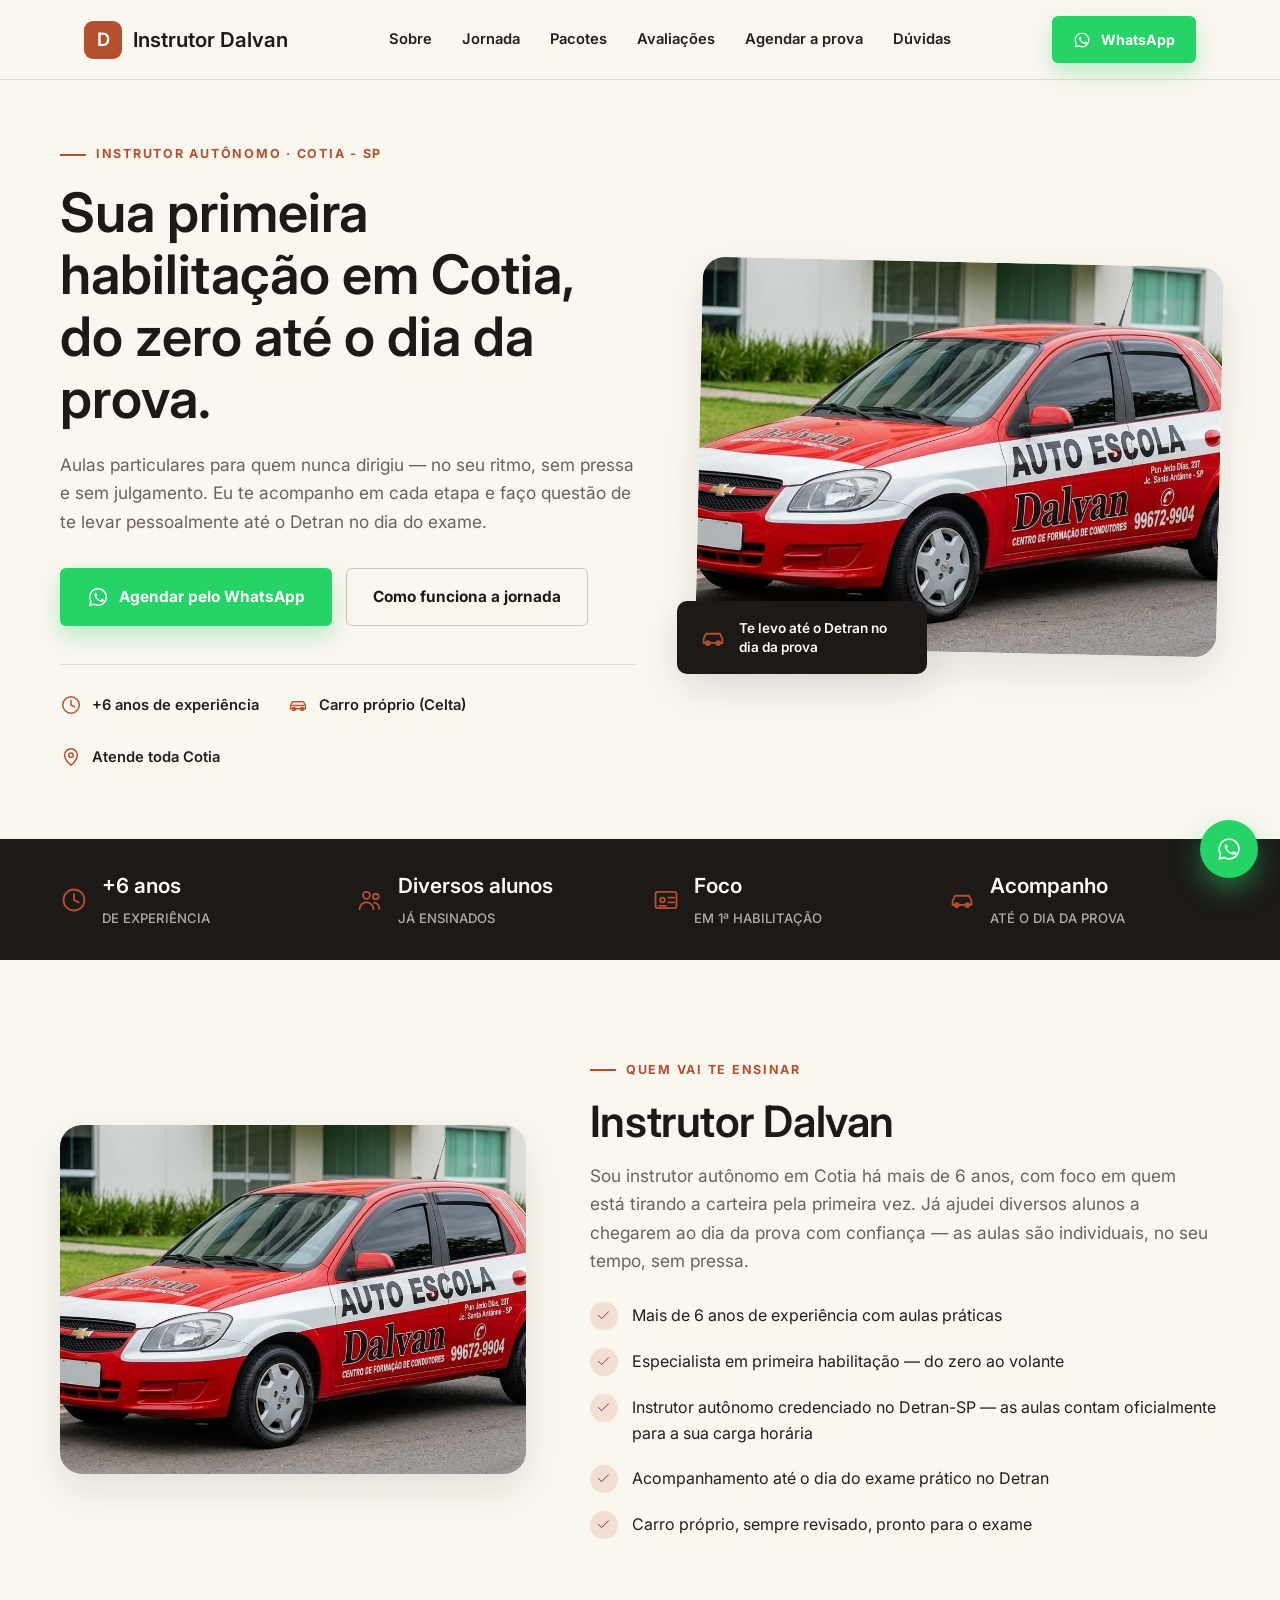
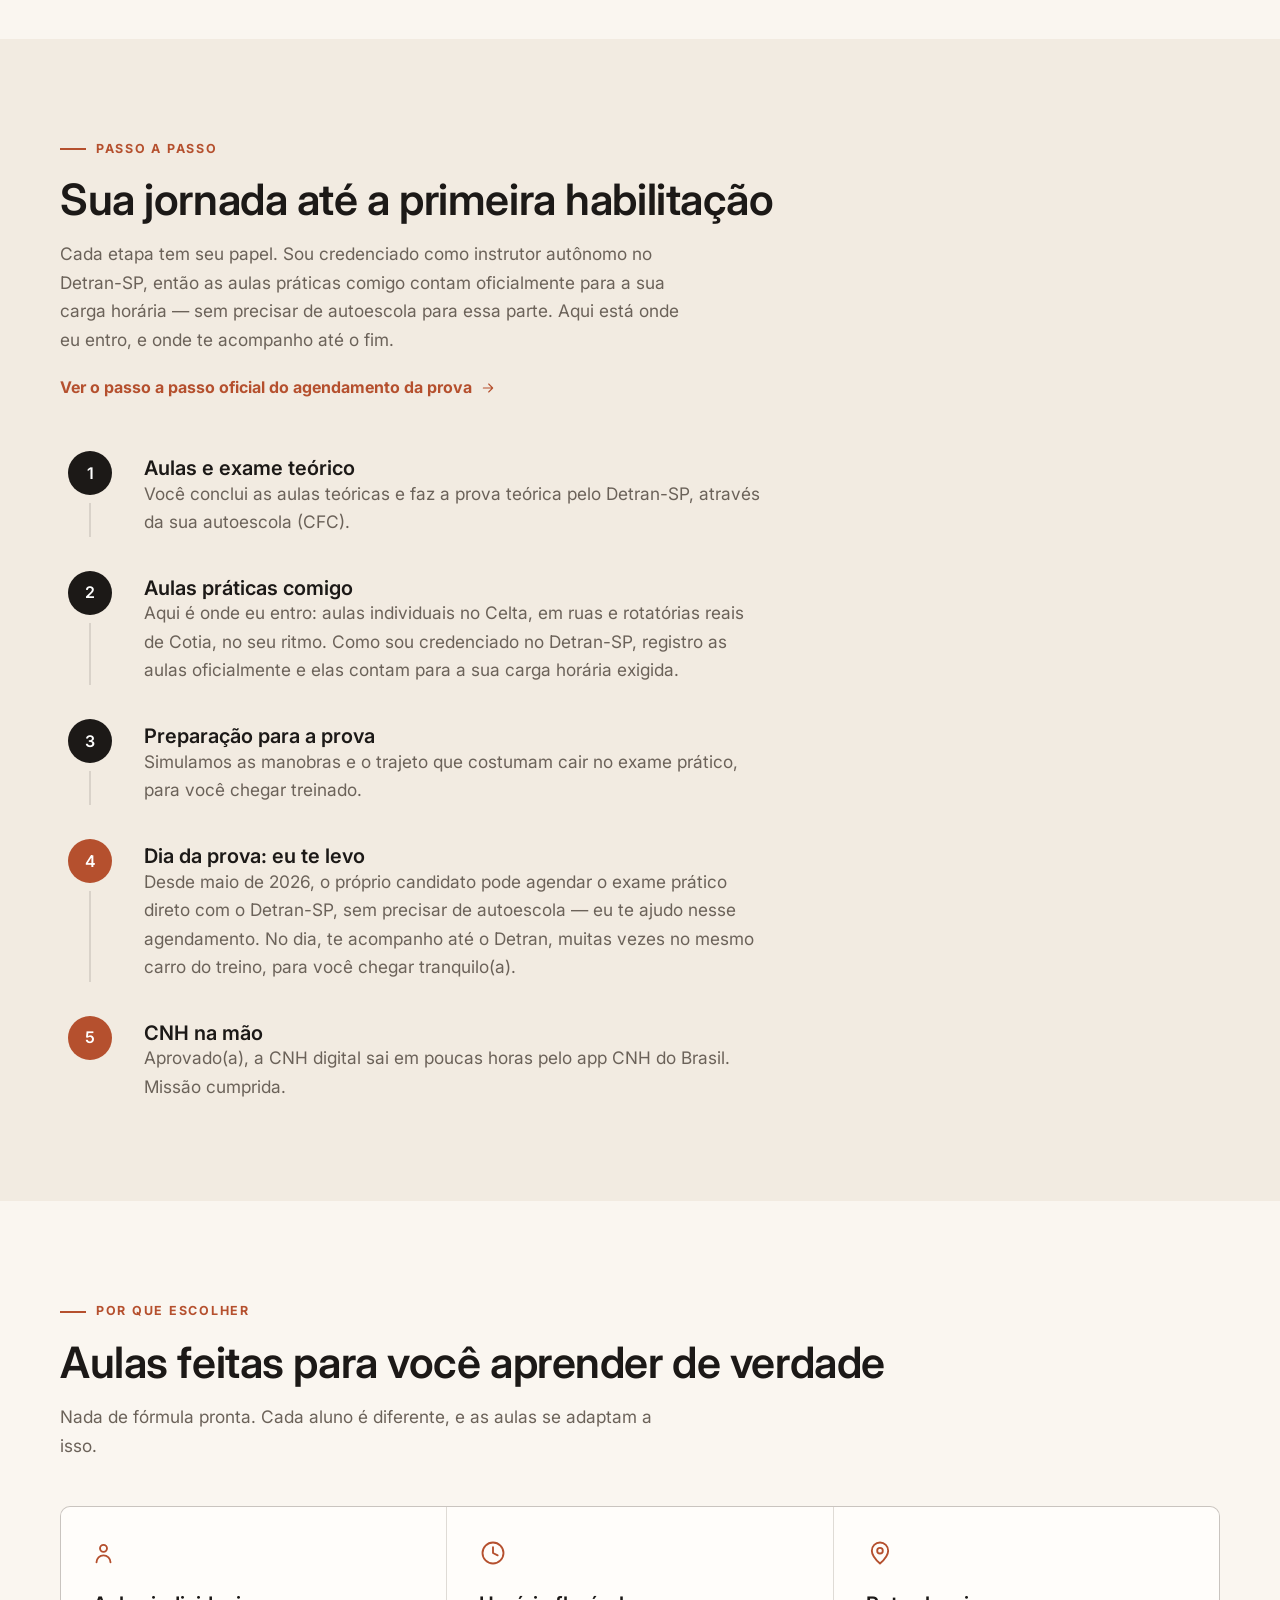
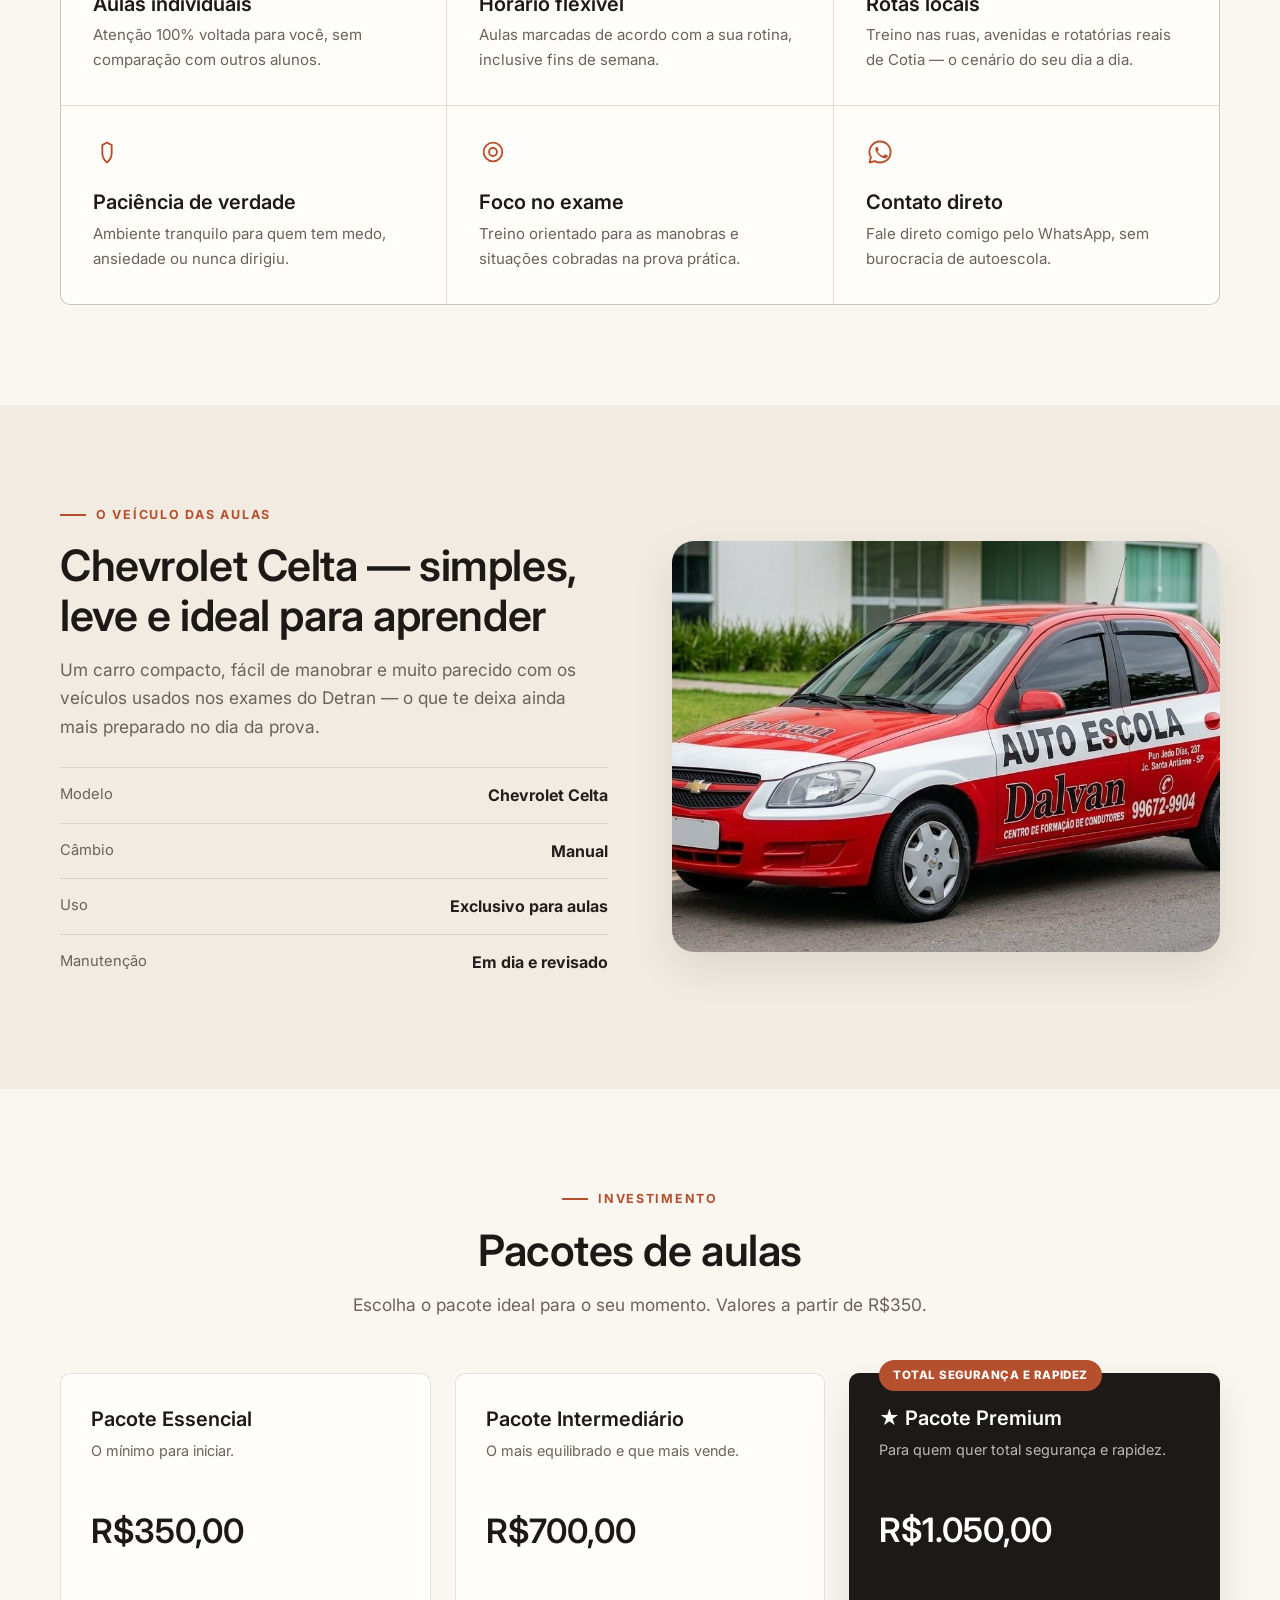
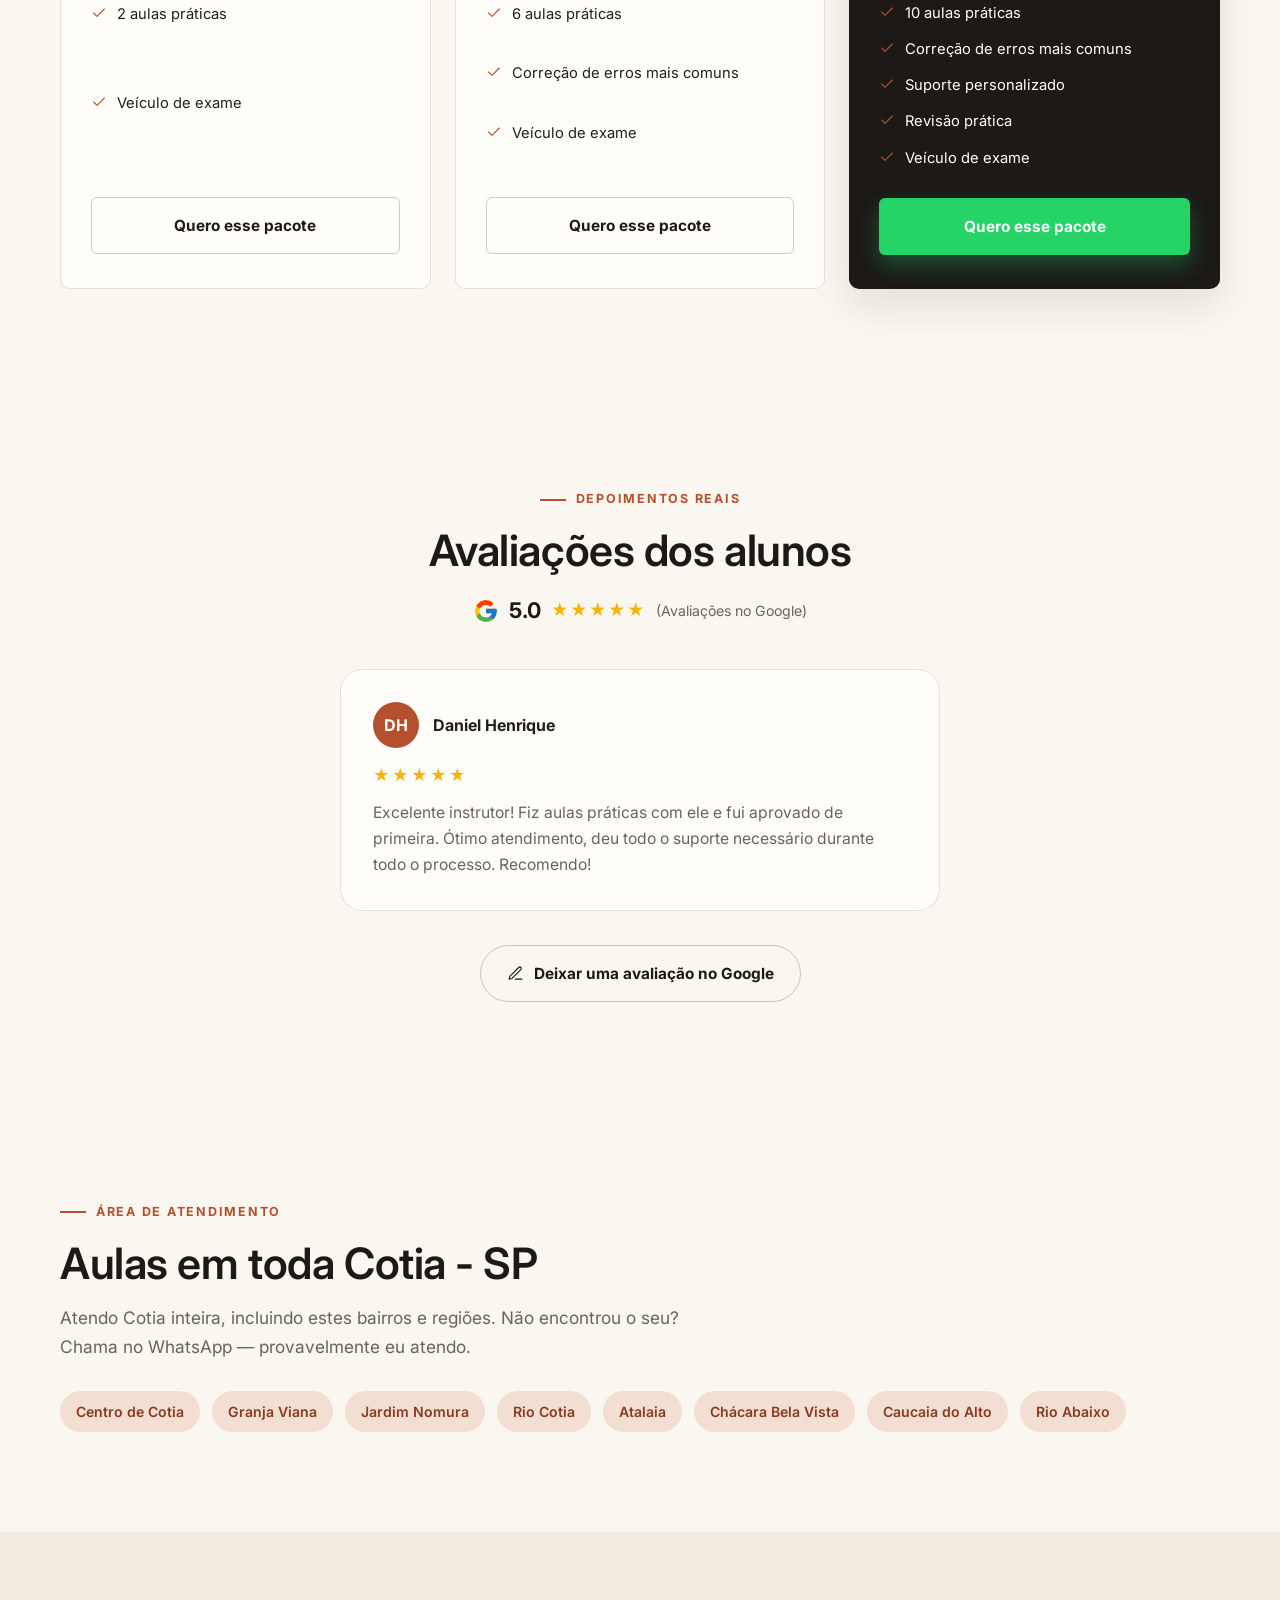
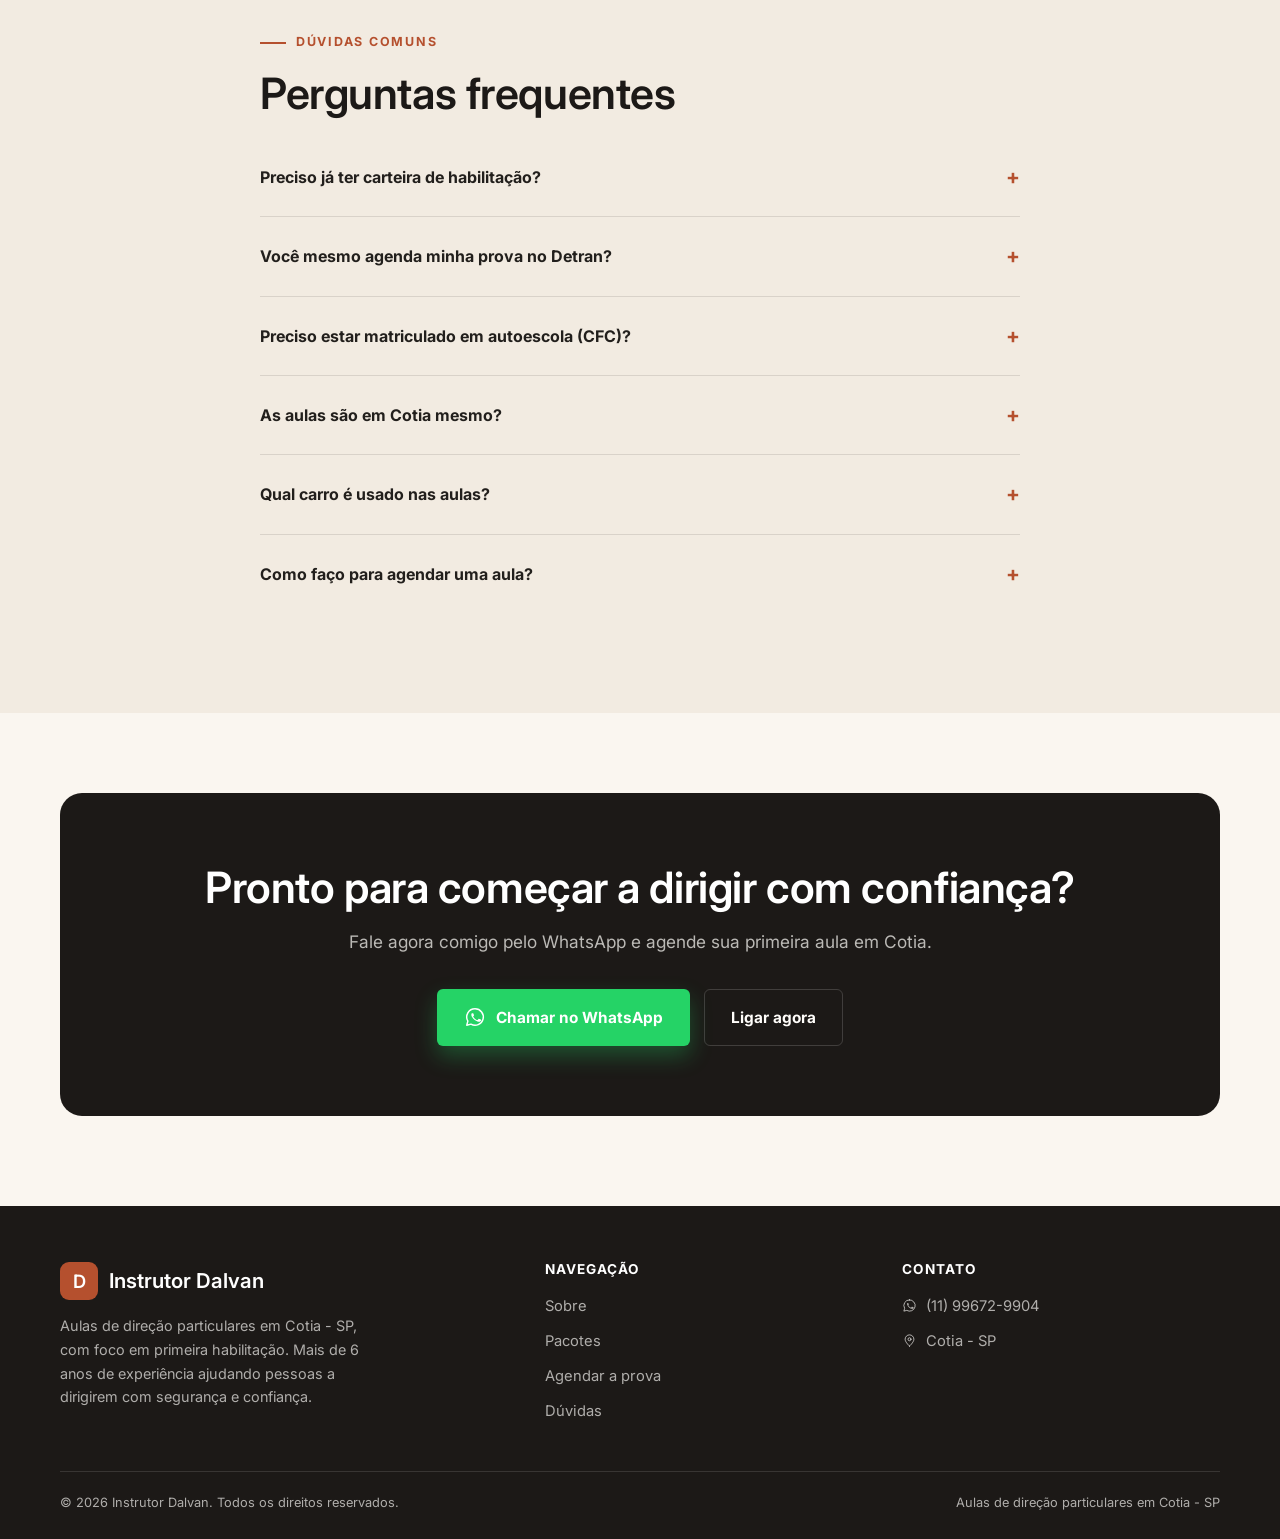
==== index.html @ 65215940 "feat: correção no conteudo" ====
<!DOCTYPE html>
<html lang="pt-BR">
<head>
<meta charset="UTF-8">
<meta name="viewport" content="width=device-width, initial-scale=1.0">

<!-- =========================================================
     SEO — TÍTULO E DESCRIÇÃO
     Troque o texto entre as aspas para alterar o que aparece
     no Google e nas abas do navegador.
     ========================================================= -->
<title>Instrutor Dalvan | Aulas de Direção para 1ª Habilitação em Cotia - SP</title>
<meta name="description" content="Instrutor autônomo credenciado no Detran-SP em Cotia, especializado em primeira habilitação: aulas práticas que contam oficialmente para sua carga horária, carro próprio (Celta) e acompanhamento até o dia da prova no Detran. Pacotes a partir de R$350.">
<meta name="keywords" content="instrutor de direção Cotia, aulas de direção Cotia, primeira habilitação Cotia, aula particular de direção, instrutor autônomo, medo de dirigir Cotia, agendar prova Detran, exame prático Detran SP, autoescola Cotia, instrutor Granja Viana">
<meta name="author" content="Instrutor Dalvan">
<meta name="robots" content="index, follow, max-image-preview:large">
<link rel="canonical" href="https://instrutordalvan.com.br/">

<!-- GEO — SEO Local (ajuda o Google a saber que o negócio é em Cotia/SP) -->
<meta name="geo.region" content="BR-SP">
<meta name="geo.placename" content="Cotia">
<meta name="geo.position" content="-23.6035;-46.9186">
<meta name="ICBM" content="-23.6035, -46.9186">

<!-- Redes sociais -->
<meta property="og:type" content="website">
<meta property="og:site_name" content="Instrutor Dalvan">
<meta property="og:title" content="Instrutor Dalvan | Aulas de Direção para 1ª Habilitação em Cotia - SP">
<meta property="og:description" content="Aulas práticas individuais com quem entende de primeira habilitação. Mais de 6 anos de experiência, carro próprio e acompanhamento até o dia da prova.">
<meta property="og:image" content="https://instrutordalvan.com.br/img/capa-compartilhamento.jpg">
<meta property="og:image:secure_url" content="https://instrutordalvan.com.br/img/capa-compartilhamento.jpg">
<meta property="og:image:width" content="1200">
<meta property="og:image:height" content="630">
<meta property="og:image:type" content="image/jpeg">
<meta property="og:image:alt" content="Carro Celta do Instrutor Dalvan, usado nas aulas de direção para primeira habilitação em Cotia - SP">
<meta property="og:url" content="https://instrutordalvan.com.br/">
<meta property="og:locale" content="pt_BR">
<meta name="twitter:card" content="summary_large_image">
<meta name="twitter:title" content="Instrutor Dalvan | Aulas de Direção para 1ª Habilitação em Cotia - SP">
<meta name="twitter:description" content="Aulas práticas individuais com quem entende de primeira habilitação. Mais de 6 anos de experiência, carro próprio e acompanhamento até o dia da prova.">
<meta name="twitter:image" content="https://instrutordalvan.com.br/img/capa-compartilhamento.jpg">
<meta name="twitter:image:alt" content="Carro Celta do Instrutor Dalvan, usado nas aulas de direção para primeira habilitação em Cotia - SP">
<meta name="theme-color" content="#c1531f">

<link rel="icon" type="image/png" href="img/favicon.png">
<link rel="stylesheet" href="style.css">

<!-- =========================================================
     DADOS ESTRUTURADOS (Schema.org)
     ========================================================= -->
<script type="application/ld+json">
{
  "@context": "https://schema.org",
  "@type": "DrivingSchool",
  "@id": "https://instrutordalvan.com.br/#negocio",
  "name": "Instrutor Dalvan - Aulas de Direção",
  "url": "https://instrutordalvan.com.br/",
  "image": "https://instrutordalvan.com.br/img/capa-compartilhamento.jpg",
  "logo": "https://instrutordalvan.com.br/img/favicon.png",
  "description": "Instrutor autônomo credenciado no Detran-SP em Cotia (SP), especializado em aulas práticas para primeira habilitação, com mais de 6 anos de experiência. As aulas contam oficialmente para a carga horária exigida pelo Detran. Carro próprio (Celta) e acompanhamento até o dia da prova.",
  "telephone": "+5511996729904",
  "priceRange": "R$350 - R$1050",
  "aggregateRating": {
    "@type": "AggregateRating",
    "ratingValue": "5.0",
    "reviewCount": "1"
  },
  "review": [
    {
      "@type": "Review",
      "author": { "@type": "Person", "name": "Daniel Henrique" },
      "reviewRating": { "@type": "Rating", "ratingValue": "5", "bestRating": "5" },
      "reviewBody": "Excelente instrutor! Fiz aulas práticas com ele e fui aprovado de primeira. Ótimo atendimento, deu todo o suporte necessário durante todo o processo. Recomendo!"
    }
  ],
  "address": {
    "@type": "PostalAddress",
    "addressLocality": "Cotia",
    "addressRegion": "SP",
    "addressCountry": "BR"
  },
  "geo": {
    "@type": "GeoCoordinates",
    "latitude": -23.6035,
    "longitude": -46.9186
  },
  "areaServed": [
    { "@type": "City", "name": "Cotia" },
    { "@type": "Place", "name": "Granja Viana" },
    { "@type": "Place", "name": "Jardim Nomura" },
    { "@type": "Place", "name": "Rio Cotia" },
    { "@type": "Place", "name": "Atalaia" },
    { "@type": "Place", "name": "Chácara Bela Vista" },
    { "@type": "Place", "name": "Caucaia do Alto" },
    { "@type": "Place", "name": "Rio Abaixo" }
  ],
  "openingHoursSpecification": {
    "@type": "OpeningHoursSpecification",
    "dayOfWeek": ["Monday","Tuesday","Wednesday","Thursday","Friday","Saturday","Sunday"],
    "opens": "07:00",
    "closes": "20:00"
  },
  "hasOfferCatalog": {
    "@type": "OfferCatalog",
    "name": "Pacotes de aulas de direção",
    "itemListElement": [
      {
        "@type": "Offer",
        "name": "Pacote Essencial",
        "description": "2 aulas práticas e veículo para o exame. O mínimo para iniciar.",
        "price": "350",
        "priceCurrency": "BRL"
      },
      {
        "@type": "Offer",
        "name": "Pacote Intermediário",
        "description": "6 aulas práticas, correção dos erros mais comuns e veículo para o exame. O mais equilibrado e que mais vende.",
        "price": "700",
        "priceCurrency": "BRL"
      },
      {
        "@type": "Offer",
        "name": "Pacote Premium",
        "description": "10 aulas práticas, correção dos erros mais comuns, suporte personalizado, revisão prática e veículo para o exame. Para quem quer total segurança e rapidez.",
        "price": "1050",
        "priceCurrency": "BRL"
      }
    ]
  }
}
</script>

<!-- Dados estruturados: Perguntas Frequentes (ajuda o Google e IAs a responderem direto) -->
<script type="application/ld+json">
{
  "@context": "https://schema.org",
  "@type": "FAQPage",
  "mainEntity": [
    {
      "@type": "Question",
      "name": "Preciso já ter carteira de habilitação?",
      "acceptedAnswer": {
        "@type": "Answer",
        "text": "Não. O foco do Instrutor Dalvan é em quem está aprendendo do zero para tirar a primeira CNH, mas ele também atende quem já tem carteira e quer treinar ou perder o medo de dirigir."
      }
    },
    {
      "@type": "Question",
      "name": "Quem agenda a prova prática no Detran?",
      "acceptedAnswer": {
        "@type": "Answer",
        "text": "Desde maio de 2026, o Detran-SP permite que o próprio candidato agende o exame prático diretamente, sem depender de autoescola. O instrutor Dalvan é credenciado como instrutor autônomo no Detran-SP, então as aulas práticas com ele contam oficialmente para a carga horária do aluno, que é ajudado no agendamento e acompanhado até o Detran no dia do exame."
      }
    },
    {
      "@type": "Question",
      "name": "Preciso estar matriculado em autoescola (CFC)?",
      "acceptedAnswer": {
        "@type": "Answer",
        "text": "Para o curso e a prova teórica, sim, ainda é preciso passar por uma autoescola ou EAD credenciado. Já a parte prática pode ser feita inteiramente com o instrutor Dalvan, que é autônomo credenciado no Detran-SP — as aulas práticas contam oficialmente para a carga horária, sem precisar de CFC para essa etapa."
      }
    },
    {
      "@type": "Question",
      "name": "As aulas são em Cotia mesmo?",
      "acceptedAnswer": {
        "@type": "Answer",
        "text": "Sim, o Instrutor Dalvan é autônomo, baseado em Cotia - SP, e atende a cidade e bairros da região, como Granja Viana, Jardim Nomura, Rio Cotia, Atalaia e Chácara Bela Vista."
      }
    },
    {
      "@type": "Question",
      "name": "Qual carro é usado nas aulas de direção?",
      "acceptedAnswer": {
        "@type": "Answer",
        "text": "As aulas são feitas em um Chevrolet Celta, câmbio manual, de uso exclusivo para as aulas e sempre revisado."
      }
    },
    {
      "@type": "Question",
      "name": "Como faço para agendar uma aula de direção em Cotia?",
      "acceptedAnswer": {
        "@type": "Answer",
        "text": "Basta clicar em qualquer botão de WhatsApp do site e chamar o Instrutor Dalvan diretamente, sem burocracia de autoescola."
      }
    }
  ]
}
</script>
</head>
<body>

<!-- =========================================================
     CABEÇALHO / MENU
     ========================================================= -->
<header>
  <nav class="nav">
    <a href="index.html" class="logo">
      <span class="logo-badge">D</span>
      Instrutor Dalvan
    </a>
    <ul class="nav-links" id="navLinks">
      <li><a href="#sobre">Sobre</a></li>
      <li><a href="#jornada">Jornada</a></li>
      <li><a href="#pacotes">Pacotes</a></li>
      <li><a href="#avaliacoes">Avaliações</a></li>
      <li><a href="prova.html">Agendar a prova</a></li>
      <li><a href="#faq">Dúvidas</a></li>
    </ul>
    <div class="nav-cta">
      <a class="btn btn-primary" href="https://wa.me/5511996729904?text=Ol%C3%A1%2C%20Dalvan!%20Vi%20seu%20site%20e%20quero%20saber%20mais%20sobre%20as%20aulas%20de%20dire%C3%A7%C3%A3o." target="_blank" rel="noopener">
        <svg class="icon" viewBox="0 0 24 24" style="stroke:#fff; width:18px; height:18px;"><path d="M12 3a9 9 0 0 0-7.8 13.5L3 21l4.6-1.2A9 9 0 1 0 12 3z"/><path d="M8.4 8.3c.2-.5.5-.5.7-.5h.5c.2 0 .4 0 .6.4.2.5.7 1.6.7 1.7.1.1.1.3 0 .4-.1.2-.2.3-.3.4-.1.1-.3.3-.4.4-.1.1-.3.3-.1.6.2.3.8 1.3 1.7 2.1 1.2 1 2.1 1.3 2.5 1.5.3.1.5.1.6-.1.2-.2.7-.8.9-1.1.2-.3.4-.2.6-.1.2.1 1.5.7 1.8.8.3.1.5.2.5.3 0 .2 0 .9-.3 1.3-.3.4-1.4 1-2 1-.6 0-1.5-.2-3.4-1.2-2.4-1.3-3.9-3.8-4-4-.1-.2-1-1.3-1-2.5 0-1.2.6-1.8.8-2z" fill="currentColor" stroke="none"/></svg>
        WhatsApp
      </a>
      <button class="menu-toggle" id="menuToggle" aria-label="Abrir menu">&#9776;</button>
    </div>
  </nav>
</header>

<!-- =========================================================
     HERO
     ========================================================= -->
<section style="padding-top:64px; padding-bottom:0;">
  <div class="container grid-2" style="padding-bottom:70px;">
    <div>
      <span class="kicker">Instrutor autônomo · Cotia - SP</span>
      <h1 style="font-size:clamp(2.2rem,4.4vw,3.4rem); margin-bottom:22px;">Sua primeira habilitação em Cotia, do zero até o dia da prova.</h1>
      <p class="lead" style="margin-bottom:32px;">Aulas particulares para quem nunca dirigiu — no seu ritmo, sem pressa e sem julgamento. Eu te acompanho em cada etapa e faço questão de te levar pessoalmente até o Detran no dia do exame.</p>
      <div style="display:flex; flex-wrap:wrap; gap:14px; margin-bottom:38px;">
        <a class="btn btn-primary" href="https://wa.me/5511996729904?text=Ol%C3%A1%2C%20Dalvan!%20Quero%20agendar%20uma%20aula." target="_blank" rel="noopener">
          <svg class="icon" viewBox="0 0 24 24" style="stroke:#fff;"><path d="M12 3a9 9 0 0 0-7.8 13.5L3 21l4.6-1.2A9 9 0 1 0 12 3z"/><path d="M8.4 8.3c.2-.5.5-.5.7-.5h.5c.2 0 .4 0 .6.4.2.5.7 1.6.7 1.7.1.1.1.3 0 .4-.1.2-.2.3-.3.4-.1.1-.3.3-.4.4-.1.1-.3.3-.1.6.2.3.8 1.3 1.7 2.1 1.2 1 2.1 1.3 2.5 1.5.3.1.5.1.6-.1.2-.2.7-.8.9-1.1.2-.3.4-.2.6-.1.2.1 1.5.7 1.8.8.3.1.5.2.5.3 0 .2 0 .9-.3 1.3-.3.4-1.4 1-2 1-.6 0-1.5-.2-3.4-1.2-2.4-1.3-3.9-3.8-4-4-.1-.2-1-1.3-1-2.5 0-1.2.6-1.8.8-2z" fill="currentColor" stroke="none"/></svg>
          Agendar pelo WhatsApp
        </a>
        <a class="btn btn-outline-dark" href="#jornada">Como funciona a jornada</a>
      </div>
      <div style="display:flex; flex-wrap:wrap; gap:28px; padding-top:28px; border-top:1px solid var(--linha);">
        <div style="display:flex; align-items:center; gap:10px;">
          <svg class="icon" style="color:var(--terracota);" viewBox="0 0 24 24"><circle cx="12" cy="12" r="9"/><polyline points="12 7 12 12 16 14"/></svg>
          <span style="font-weight:600; font-size:.92rem;">+6 anos de experiência</span>
        </div>
        <div style="display:flex; align-items:center; gap:10px;">
          <svg class="icon" style="color:var(--terracota);" viewBox="0 0 24 24"><path d="M4 16.2v-3.6L6 8.4h12l2 4.2v3.6"/><path d="M4 16.2h16"/><circle cx="7.5" cy="16.4" r="1.6"/><circle cx="16.5" cy="16.4" r="1.6"/><path d="M6 12.6h12"/></svg>
          <span style="font-weight:600; font-size:.92rem;">Carro próprio (Celta)</span>
        </div>
        <div style="display:flex; align-items:center; gap:10px;">
          <svg class="icon" style="color:var(--terracota);" viewBox="0 0 24 24"><path d="M12 21s-7-6.2-7-11a7 7 0 0 1 14 0c0 4.8-7 11-7 11z"/><circle cx="12" cy="10" r="2.4"/></svg>
          <span style="font-weight:600; font-size:.92rem;">Atende toda Cotia</span>
        </div>
      </div>
    </div>

    <div class="hero-visual-col" style="position:relative;">
      <div style="border-radius: var(--radius-lg); overflow:hidden; box-shadow: var(--sombra); transform: rotate(1.2deg); aspect-ratio:4/3;">
        <img src="img/hero-instrutor.jpg" alt="Carro Chevrolet Celta do Instrutor Dalvan, usado nas aulas de direção para primeira habilitação em Cotia" width="1200" height="900" fetchpriority="high" style="width:100%; height:100%; object-fit:cover; object-position:center;">
      </div>
      <div class="hero-badge" style="position:absolute; bottom:-22px; left:-22px; background: var(--carvao); color:#fff; padding: 18px 22px; border-radius: var(--radius); box-shadow: var(--sombra); display:flex; align-items:center; gap:12px; max-width:250px;">
        <svg class="icon icon-lg" style="color: var(--terracota); flex:none;" viewBox="0 0 24 24"><path d="M4 16.2v-3.6L6 8.4h12l2 4.2v3.6"/><path d="M4 16.2h16"/><circle cx="7.5" cy="16.4" r="1.6"/><circle cx="16.5" cy="16.4" r="1.6"/></svg>
        <span style="font-size:.85rem; font-weight:600; line-height:1.35;">Te levo até o Detran no dia da prova</span>
      </div>
    </div>
  </div>
</section>

<!-- Faixa de confiança -->
<div class="trust-strip">
  <div class="container">
    <div class="trust-item">
      <svg class="icon icon-lg" viewBox="0 0 24 24"><circle cx="12" cy="12" r="9"/><polyline points="12 7 12 12 16 14"/></svg>
      <div><strong>+6 anos</strong><span>DE EXPERIÊNCIA</span></div>
    </div>
    <div class="trust-item">
      <svg class="icon icon-lg" viewBox="0 0 24 24"><circle cx="9" cy="8" r="3"/><path d="M3 20c0-3.3 2.7-6 6-6s6 2.7 6 6"/><circle cx="17" cy="9" r="2.4"/><path d="M15.5 14.2c2.6.4 4.5 2.6 4.5 5.3"/></svg>
      <div><strong>Diversos alunos</strong><span>JÁ ENSINADOS</span></div>
    </div>
    <div class="trust-item">
      <svg class="icon icon-lg" viewBox="0 0 24 24"><rect x="3" y="5" width="18" height="14" rx="2"/><circle cx="9" cy="12" r="2"/><path d="M14 10h5M14 14h5M6 17h6"/></svg>
      <div><strong>Foco</strong><span>EM 1ª HABILITAÇÃO</span></div>
    </div>
    <div class="trust-item">
      <svg class="icon icon-lg" viewBox="0 0 24 24"><path d="M4 16.2v-3.6L6 8.4h12l2 4.2v3.6"/><path d="M4 16.2h16"/><circle cx="7.5" cy="16.4" r="1.6"/><circle cx="16.5" cy="16.4" r="1.6"/></svg>
      <div><strong>Acompanho</strong><span>ATÉ O DIA DA PROVA</span></div>
    </div>
  </div>
</div>

<!-- =========================================================
     SOBRE O INSTRUTOR
     ========================================================= -->
<section id="sobre">
  <div class="container grid-2-rev">
    <div class="reveal" style="border-radius: var(--radius-lg); overflow:hidden; box-shadow: var(--sombra); aspect-ratio:4/3;">
      <img src="img/instrutor-perfil.jpg" alt="Carro de aula do Instrutor Dalvan, Chevrolet Celta identificado, usado nas aulas de direção em Cotia" width="1000" height="750" loading="lazy" style="width:100%; height:100%; object-fit:cover; object-position:center;">
    </div>
    <div class="reveal">
      <span class="kicker">Quem vai te ensinar</span>
      <h2>Instrutor Dalvan</h2>
      <p class="lead" style="margin-bottom:26px;">Sou instrutor autônomo em Cotia há mais de 6 anos, com foco em quem está tirando a carteira pela primeira vez. Já ajudei diversos alunos a chegarem ao dia da prova com confiança — as aulas são individuais, no seu tempo, sem pressa.</p>
      <div style="display:grid; gap:18px;">
        <div style="display:flex; gap:14px; align-items:flex-start;">
          <span style="flex:none; width:28px;height:28px;border-radius:50%; background:var(--terracota-luz); color:var(--terracota-escuro); display:flex; align-items:center; justify-content:center;">
            <svg class="icon" style="width:15px;height:15px;" viewBox="0 0 24 24"><polyline points="20 6 9 17 4 12"/></svg>
          </span>
          <span>Mais de 6 anos de experiência com aulas práticas</span>
        </div>
        <div style="display:flex; gap:14px; align-items:flex-start;">
          <span style="flex:none; width:28px;height:28px;border-radius:50%; background:var(--terracota-luz); color:var(--terracota-escuro); display:flex; align-items:center; justify-content:center;">
            <svg class="icon" style="width:15px;height:15px;" viewBox="0 0 24 24"><polyline points="20 6 9 17 4 12"/></svg>
          </span>
          <span>Especialista em primeira habilitação — do zero ao volante</span>
        </div>
        <div style="display:flex; gap:14px; align-items:flex-start;">
          <span style="flex:none; width:28px;height:28px;border-radius:50%; background:var(--terracota-luz); color:var(--terracota-escuro); display:flex; align-items:center; justify-content:center;">
            <svg class="icon" style="width:15px;height:15px;" viewBox="0 0 24 24"><polyline points="20 6 9 17 4 12"/></svg>
          </span>
          <span>Instrutor autônomo credenciado no Detran-SP — as aulas contam oficialmente para a sua carga horária</span>
        </div>
        <div style="display:flex; gap:14px; align-items:flex-start;">
          <span style="flex:none; width:28px;height:28px;border-radius:50%; background:var(--terracota-luz); color:var(--terracota-escuro); display:flex; align-items:center; justify-content:center;">
            <svg class="icon" style="width:15px;height:15px;" viewBox="0 0 24 24"><polyline points="20 6 9 17 4 12"/></svg>
          </span>
          <span>Acompanhamento até o dia do exame prático no Detran</span>
        </div>
        <div style="display:flex; gap:14px; align-items:flex-start;">
          <span style="flex:none; width:28px;height:28px;border-radius:50%; background:var(--terracota-luz); color:var(--terracota-escuro); display:flex; align-items:center; justify-content:center;">
            <svg class="icon" style="width:15px;height:15px;" viewBox="0 0 24 24"><polyline points="20 6 9 17 4 12"/></svg>
          </span>
          <span>Carro próprio, sempre revisado, pronto para o exame</span>
        </div>
      </div>
    </div>
  </div>
</section>

<!-- =========================================================
     JORNADA — do zero até a CNH
     ========================================================= -->
<section id="jornada" style="background: var(--creme-2);">
  <div class="container">
    <span class="kicker">Passo a passo</span>
    <h2>Sua jornada até a primeira habilitação</h2>
    <p class="lead" style="margin-bottom:20px;">Cada etapa tem seu papel. Sou credenciado como instrutor autônomo no Detran-SP, então as aulas práticas comigo contam oficialmente para a sua carga horária — sem precisar de autoescola para essa parte. Aqui está onde eu entro, e onde te acompanho até o fim.</p>
    <a href="prova.html" style="display:inline-flex; align-items:center; gap:8px; font-weight:700; color:var(--terracota); margin-bottom:50px;">
      Ver o passo a passo oficial do agendamento da prova
      <svg class="icon" style="width:16px;height:16px;" viewBox="0 0 24 24"><path d="M5 12h14M13 6l6 6-6 6"/></svg>
    </a>

    <div style="display:grid; gap:0;">
      <div class="reveal" style="display:grid; grid-template-columns: 60px 1fr; gap:24px; padding-bottom:34px; position:relative;">
        <div style="display:flex; flex-direction:column; align-items:center;">
          <span style="width:44px;height:44px;border-radius:50%; background:var(--carvao); color:#fff; display:flex; align-items:center; justify-content:center; font-family:var(--serif); font-weight:600;">1</span>
          <span style="flex:1; width:2px; background:var(--linha); margin-top:8px;"></span>
        </div>
        <div style="padding-top:6px;">
          <h3>Aulas e exame teórico</h3>
          <p class="lead">Você conclui as aulas teóricas e faz a prova teórica pelo Detran-SP, através da sua autoescola (CFC).</p>
        </div>
      </div>

      <div class="reveal" style="display:grid; grid-template-columns: 60px 1fr; gap:24px; padding-bottom:34px;">
        <div style="display:flex; flex-direction:column; align-items:center;">
          <span style="width:44px;height:44px;border-radius:50%; background:var(--carvao); color:#fff; display:flex; align-items:center; justify-content:center; font-family:var(--serif); font-weight:600;">2</span>
          <span style="flex:1; width:2px; background:var(--linha); margin-top:8px;"></span>
        </div>
        <div style="padding-top:6px;">
          <h3>Aulas práticas comigo</h3>
          <p class="lead">Aqui é onde eu entro: aulas individuais no Celta, em ruas e rotatórias reais de Cotia, no seu ritmo. Como sou credenciado no Detran-SP, registro as aulas oficialmente e elas contam para a sua carga horária exigida.</p>
        </div>
      </div>

      <div class="reveal" style="display:grid; grid-template-columns: 60px 1fr; gap:24px; padding-bottom:34px;">
        <div style="display:flex; flex-direction:column; align-items:center;">
          <span style="width:44px;height:44px;border-radius:50%; background:var(--carvao); color:#fff; display:flex; align-items:center; justify-content:center; font-family:var(--serif); font-weight:600;">3</span>
          <span style="flex:1; width:2px; background:var(--linha); margin-top:8px;"></span>
        </div>
        <div style="padding-top:6px;">
          <h3>Preparação para a prova</h3>
          <p class="lead">Simulamos as manobras e o trajeto que costumam cair no exame prático, para você chegar treinado.</p>
        </div>
      </div>

      <div class="reveal" style="display:grid; grid-template-columns: 60px 1fr; gap:24px; padding-bottom:34px;">
        <div style="display:flex; flex-direction:column; align-items:center;">
          <span style="width:44px;height:44px;border-radius:50%; background:var(--terracota); color:#fff; display:flex; align-items:center; justify-content:center; font-family:var(--serif); font-weight:600;">4</span>
          <span style="flex:1; width:2px; background:var(--linha); margin-top:8px;"></span>
        </div>
        <div style="padding-top:6px;">
          <h3>Dia da prova: eu te levo</h3>
          <p class="lead">Desde maio de 2026, o próprio candidato pode agendar o exame prático direto com o Detran-SP, sem precisar de autoescola — eu te ajudo nesse agendamento. No dia, te acompanho até o Detran, muitas vezes no mesmo carro do treino, para você chegar tranquilo(a).</p>
        </div>
      </div>

      <div class="reveal" style="display:grid; grid-template-columns: 60px 1fr; gap:24px;">
        <div style="display:flex; flex-direction:column; align-items:center;">
          <span style="width:44px;height:44px;border-radius:50%; background:var(--terracota); color:#fff; display:flex; align-items:center; justify-content:center; font-family:var(--serif); font-weight:600;">5</span>
        </div>
        <div style="padding-top:6px;">
          <h3>CNH na mão</h3>
          <p class="lead">Aprovado(a), a CNH digital sai em poucas horas pelo app CNH do Brasil. Missão cumprida.</p>
        </div>
      </div>
    </div>
  </div>
</section>

<!-- =========================================================
     DIFERENCIAIS
     ========================================================= -->
<section id="diferenciais">
  <div class="container">
    <span class="kicker">Por que escolher</span>
    <h2>Aulas feitas para você aprender de verdade</h2>
    <p class="lead" style="margin-bottom:46px;">Nada de fórmula pronta. Cada aluno é diferente, e as aulas se adaptam a isso.</p>

    <div class="cards-3">
      <div class="reveal" style="background:var(--papel); padding:32px;">
        <svg class="icon icon-lg" style="color:var(--terracota); margin-bottom:18px;" viewBox="0 0 24 24"><circle cx="9" cy="8" r="3"/><path d="M3 20c0-3.3 2.7-6 6-6s6 2.7 6 6"/></svg>
        <h3 style="margin-bottom:8px;">Aulas individuais</h3>
        <p class="lead" style="font-size:.94rem;">Atenção 100% voltada para você, sem comparação com outros alunos.</p>
      </div>
      <div class="reveal" style="background:var(--papel); padding:32px;">
        <svg class="icon icon-lg" style="color:var(--terracota); margin-bottom:18px;" viewBox="0 0 24 24"><circle cx="12" cy="12" r="9"/><polyline points="12 7 12 12 16 14"/></svg>
        <h3 style="margin-bottom:8px;">Horário flexível</h3>
        <p class="lead" style="font-size:.94rem;">Aulas marcadas de acordo com a sua rotina, inclusive fins de semana.</p>
      </div>
      <div class="reveal" style="background:var(--papel); padding:32px; ">
        <svg class="icon icon-lg" style="color:var(--terracota); margin-bottom:18px;" viewBox="0 0 24 24"><path d="M12 21s-7-6.2-7-11a7 7 0 0 1 14 0c0 4.8-7 11-7 11z"/><circle cx="12" cy="10" r="2.4"/></svg>
        <h3 style="margin-bottom:8px;">Rotas locais</h3>
        <p class="lead" style="font-size:.94rem;">Treino nas ruas, avenidas e rotatórias reais de Cotia — o cenário do seu dia a dia.</p>
      </div>
      <div class="reveal" style="background:var(--papel); padding:32px; ">
        <svg class="icon icon-lg" style="color:var(--terracota); margin-bottom:18px;" viewBox="0 0 24 24"><path d="M12 21s-4-3.6-4-8V6l4-2 4 2v7c0 4.4-4 8-4 8z"/></svg>
        <h3 style="margin-bottom:8px;">Paciência de verdade</h3>
        <p class="lead" style="font-size:.94rem;">Ambiente tranquilo para quem tem medo, ansiedade ou nunca dirigiu.</p>
      </div>
      <div class="reveal" style="background:var(--papel); padding:32px;">
        <svg class="icon icon-lg" style="color:var(--terracota); margin-bottom:18px;" viewBox="0 0 24 24"><circle cx="12" cy="12" r="8"/><circle cx="12" cy="12" r="3.4"/></svg>
        <h3 style="margin-bottom:8px;">Foco no exame</h3>
        <p class="lead" style="font-size:.94rem;">Treino orientado para as manobras e situações cobradas na prova prática.</p>
      </div>
      <div class="reveal" style="background:var(--papel); padding:32px; ">
        <svg class="icon icon-lg" style="color:var(--terracota); margin-bottom:18px;" viewBox="0 0 24 24"><path d="M12 3a9 9 0 0 0-7.8 13.5L3 21l4.6-1.2A9 9 0 1 0 12 3z"/><path d="M8.4 8.3c.2-.5.5-.5.7-.5h.5c.2 0 .4 0 .6.4.2.5.7 1.6.7 1.7.1.1.1.3 0 .4-.1.2-.2.3-.3.4-.1.1-.3.3-.4.4-.1.1-.3.3-.1.6.2.3.8 1.3 1.7 2.1 1.2 1 2.1 1.3 2.5 1.5.3.1.5.1.6-.1.2-.2.7-.8.9-1.1.2-.3.4-.2.6-.1.2.1 1.5.7 1.8.8.3.1.5.2.5.3 0 .2 0 .9-.3 1.3-.3.4-1.4 1-2 1-.6 0-1.5-.2-3.4-1.2-2.4-1.3-3.9-3.8-4-4-.1-.2-1-1.3-1-2.5 0-1.2.6-1.8.8-2z" fill="currentColor" stroke="none"/></svg>
        <h3 style="margin-bottom:8px;">Contato direto</h3>
        <p class="lead" style="font-size:.94rem;">Fale direto comigo pelo WhatsApp, sem burocracia de autoescola.</p>
      </div>
    </div>
  </div>
</section>

<!-- =========================================================
     O CARRO
     ========================================================= -->
<section style="background: var(--creme-2);">
  <div class="container grid-2-even">
    <div class="reveal">
      <span class="kicker">O veículo das aulas</span>
      <h2>Chevrolet Celta — simples, leve e ideal para aprender</h2>
      <p class="lead" style="margin-bottom:26px;">Um carro compacto, fácil de manobrar e muito parecido com os veículos usados nos exames do Detran — o que te deixa ainda mais preparado no dia da prova.</p>
      <div style="display:grid; gap:0; border-top:1px solid var(--linha);">
        <div style="display:flex; justify-content:space-between; padding:14px 0; border-bottom:1px solid var(--linha);"><span class="lead" style="font-size:.92rem;">Modelo</span><b>Chevrolet Celta</b></div>
        <div style="display:flex; justify-content:space-between; padding:14px 0; border-bottom:1px solid var(--linha);"><span class="lead" style="font-size:.92rem;">Câmbio</span><b>Manual</b></div>
        <div style="display:flex; justify-content:space-between; padding:14px 0; border-bottom:1px solid var(--linha);"><span class="lead" style="font-size:.92rem;">Uso</span><b>Exclusivo para aulas</b></div>
        <div style="display:flex; justify-content:space-between; padding:14px 0;"><span class="lead" style="font-size:.92rem;">Manutenção</span><b>Em dia e revisado</b></div>
      </div>
    </div>
    <div class="reveal" style="border-radius: var(--radius-lg); overflow:hidden; box-shadow: var(--sombra); aspect-ratio:4/3;">
      <img src="img/carro-celta.jpg" alt="Carro Celta usado nas aulas de direção em Cotia" width="1000" height="750" loading="lazy" style="width:100%; height:100%; object-fit:cover; object-position:center;">
    </div>
  </div>
</section>

<!-- =========================================================
     PACOTES / PREÇOS
     Para alterar nome, preço, descrição ou itens de cada
     pacote, edite apenas o texto dentro de cada <div class="plan">.
     ========================================================= -->
<section id="pacotes">
  <div class="container">
    <span class="kicker center">Investimento</span>
    <h2 class="center">Pacotes de aulas</h2>
    <p class="lead center" style="margin-bottom:54px;">Escolha o pacote ideal para o seu momento. Valores a partir de R$350.</p>

    <div class="grid-3">

      <!-- PACOTE 1 -->
      <div class="reveal" style="background:var(--papel); border:1.5px solid var(--linha); border-radius: var(--radius); padding: 34px 30px; display:flex; flex-direction:column;">
        <h3>Pacote Essencial</h3>
        <p class="lead" style="font-size:.9rem; margin: 8px 0 22px; min-height:42px;">O mínimo para iniciar.</p>
        <div style="font-family:var(--serif); font-size:2.1rem; font-weight:600; color:var(--carvao);">R$350,00</div>
        <p class="lead" style="font-size:.8rem; margin-bottom:22px;">&nbsp;</p>
        <ul style="display:grid; gap:12px; margin-bottom:28px; flex:1;">
          <li style="display:flex; gap:10px; font-size:.92rem;"><svg class="icon" style="width:16px;height:16px; color:var(--terracota); flex:none; margin-top:3px;" viewBox="0 0 24 24"><polyline points="20 6 9 17 4 12"/></svg>2 aulas práticas</li>
          <li style="display:flex; gap:10px; font-size:.92rem;"><svg class="icon" style="width:16px;height:16px; color:var(--terracota); flex:none; margin-top:3px;" viewBox="0 0 24 24"><polyline points="20 6 9 17 4 12"/></svg>Veículo de exame</li>
        </ul>
        <a class="btn btn-outline-dark" style="justify-content:center;" href="https://wa.me/5511996729904?text=Ol%C3%A1%2C%20Dalvan!%20Quero%20o%20Pacote%20Essencial." target="_blank" rel="noopener">Quero esse pacote</a>
      </div>

      <!-- PACOTE 2 -->
      <div class="reveal" style="background:var(--papel); border:1.5px solid var(--linha); border-radius: var(--radius); padding: 34px 30px; display:flex; flex-direction:column;">
        <h3>Pacote Intermediário</h3>
        <p class="lead" style="font-size:.9rem; margin: 8px 0 22px; min-height:42px;">O mais equilibrado e que mais vende.</p>
        <div style="font-family:var(--serif); font-size:2.1rem; font-weight:600; color:var(--carvao);">R$700,00</div>
        <p class="lead" style="font-size:.8rem; margin-bottom:22px;">&nbsp;</p>
        <ul style="display:grid; gap:12px; margin-bottom:28px; flex:1;">
          <li style="display:flex; gap:10px; font-size:.92rem;"><svg class="icon" style="width:16px;height:16px; color:var(--terracota); flex:none; margin-top:3px;" viewBox="0 0 24 24"><polyline points="20 6 9 17 4 12"/></svg>6 aulas práticas</li>
          <li style="display:flex; gap:10px; font-size:.92rem;"><svg class="icon" style="width:16px;height:16px; color:var(--terracota); flex:none; margin-top:3px;" viewBox="0 0 24 24"><polyline points="20 6 9 17 4 12"/></svg>Correção de erros mais comuns</li>
          <li style="display:flex; gap:10px; font-size:.92rem;"><svg class="icon" style="width:16px;height:16px; color:var(--terracota); flex:none; margin-top:3px;" viewBox="0 0 24 24"><polyline points="20 6 9 17 4 12"/></svg>Veículo de exame</li>
        </ul>
        <a class="btn btn-outline-dark" style="justify-content:center;" href="https://wa.me/5511996729904?text=Ol%C3%A1%2C%20Dalvan!%20Quero%20o%20Pacote%20Intermedi%C3%A1rio." target="_blank" rel="noopener">Quero esse pacote</a>
      </div>

      <!-- PACOTE 3 (destaque) -->
      <div class="reveal plan-featured" style="background:var(--carvao); color:#fff; border-radius: var(--radius); padding: 34px 30px; display:flex; flex-direction:column; position:relative; box-shadow: var(--sombra);">
        <span style="position:absolute; top:-13px; left:30px; background: var(--terracota); color:#fff; font-size:.72rem; font-weight:800; padding: 6px 14px; border-radius:999px; letter-spacing:.04em; text-transform:uppercase;">Total segurança e rapidez</span>
        <h3 style="color:#fff;">★ Pacote Premium</h3>
        <p style="font-size:.9rem; margin: 8px 0 22px; min-height:42px; color:rgba(255,253,250,0.7);">Para quem quer total segurança e rapidez.</p>
        <div style="font-family:var(--serif); font-size:2.1rem; font-weight:600;">R$1.050,00</div>
        <p style="font-size:.8rem; margin-bottom:22px; color:rgba(255,253,250,0.7);">&nbsp;</p>
        <ul style="display:grid; gap:12px; margin-bottom:28px; flex:1;">
          <li style="display:flex; gap:10px; font-size:.92rem;"><svg class="icon" style="width:16px;height:16px; color:var(--terracota); flex:none; margin-top:3px;" viewBox="0 0 24 24"><polyline points="20 6 9 17 4 12"/></svg>10 aulas práticas</li>
          <li style="display:flex; gap:10px; font-size:.92rem;"><svg class="icon" style="width:16px;height:16px; color:var(--terracota); flex:none; margin-top:3px;" viewBox="0 0 24 24"><polyline points="20 6 9 17 4 12"/></svg>Correção de erros mais comuns</li>
          <li style="display:flex; gap:10px; font-size:.92rem;"><svg class="icon" style="width:16px;height:16px; color:var(--terracota); flex:none; margin-top:3px;" viewBox="0 0 24 24"><polyline points="20 6 9 17 4 12"/></svg>Suporte personalizado</li>
          <li style="display:flex; gap:10px; font-size:.92rem;"><svg class="icon" style="width:16px;height:16px; color:var(--terracota); flex:none; margin-top:3px;" viewBox="0 0 24 24"><polyline points="20 6 9 17 4 12"/></svg>Revisão prática</li>
          <li style="display:flex; gap:10px; font-size:.92rem;"><svg class="icon" style="width:16px;height:16px; color:var(--terracota); flex:none; margin-top:3px;" viewBox="0 0 24 24"><polyline points="20 6 9 17 4 12"/></svg>Veículo de exame</li>
        </ul>
        <a class="btn btn-primary" style="justify-content:center;" href="https://wa.me/5511996729904?text=Ol%C3%A1%2C%20Dalvan!%20Quero%20o%20Pacote%20Premium." target="_blank" rel="noopener">Quero esse pacote</a>
      </div>

    </div>
  </div>
</section>

<!-- =========================================================
     AVALIAÇÕES DOS ALUNOS (Google)
     Para adicionar uma avaliação real nova, copie um bloco
     <div class="review-card reveal">...</div> dentro de
     #reviewsTrack e ajuste nome, iniciais, nota e texto.
     As setas do carrossel aparecem sozinhas quando houver mais
     de uma avaliação. NÃO adicione avaliações fictícias aqui —
     isso é propaganda enganosa (Art. 37 do CDC) e viola as
     políticas de avaliações do Google.
     ========================================================= -->
<section id="avaliacoes">
  <div class="container-narrow">
    <span class="kicker center">Depoimentos reais</span>
    <h2 class="center">Avaliações dos alunos</h2>

    <div style="display:flex; align-items:center; justify-content:center; flex-wrap:wrap; gap:10px; margin: 18px 0 40px;">
      <svg width="26" height="26" viewBox="0 0 48 48" style="flex:none;"><path fill="#FFC107" d="M43.6 20.5H42V20H24v8h11.3C33.7 32.9 29.3 36 24 36c-6.6 0-12-5.4-12-12s5.4-12 12-12c3.1 0 5.9 1.2 8 3.1l5.7-5.7C34.5 6.1 29.5 4 24 4 12.9 4 4 12.9 4 24s8.9 20 20 20 20-8.9 20-20c0-1.3-.1-2.7-.4-3.5z"/><path fill="#FF3D00" d="M6.3 14.7l6.6 4.8C14.6 15.9 18.9 13 24 13c3.1 0 5.9 1.2 8 3.1l5.7-5.7C34.5 6.1 29.5 4 24 4 16.3 4 9.7 8.3 6.3 14.7z"/><path fill="#4CAF50" d="M24 44c5.4 0 10.3-2.1 14-5.5l-6.5-5.5C29.5 34.9 26.9 36 24 36c-5.3 0-9.7-3.1-11.3-7.6l-6.5 5c3.3 6.6 10 10.6 17.8 10.6z"/><path fill="#1976D2" d="M43.6 20.5H42V20H24v8h11.3c-.8 2.3-2.3 4.2-4.2 5.6l6.5 5.5C39.9 37 44 31.4 44 24c0-1.3-.1-2.7-.4-3.5z"/></svg>
      <strong style="font-size:1.35rem; color:var(--carvao); font-family:var(--serif);">5.0</strong>
      <span style="color:#f5b400; font-size:1.05rem; letter-spacing:2px;" aria-hidden="true">★★★★★</span>
      <span style="color:var(--tinta-suave); font-size:.88rem;">(Avaliações no Google)</span>
    </div>

    <div style="position:relative; max-width:600px; margin:0 auto;">
      <button id="reviewPrev" class="review-arrow prev" aria-label="Avaliação anterior" style="display:none;">
        <svg class="icon" style="width:18px;height:18px;" viewBox="0 0 24 24"><path d="M15 6l-6 6 6 6"/></svg>
      </button>

      <div class="reviews-track" id="reviewsTrack">
        <div class="review-card reveal" style="background:var(--papel); border:1px solid var(--linha); border-radius:var(--radius-lg); box-shadow:var(--sombra); padding:32px;">
          <div style="display:flex; align-items:center; gap:14px; margin-bottom:14px;">
            <div style="width:46px;height:46px;border-radius:50%; background:var(--terracota); color:#fff; display:flex; align-items:center; justify-content:center; font-weight:700; flex:none;">DH</div>
            <div style="font-weight:700;">Daniel Henrique</div>
          </div>
          <div style="color:#f5b400; font-size:1rem; letter-spacing:2px; margin-bottom:12px;" aria-hidden="true">★★★★★</div>
          <p style="color:var(--tinta-suave); font-size:.98rem;">Excelente instrutor! Fiz aulas práticas com ele e fui aprovado de primeira. Ótimo atendimento, deu todo o suporte necessário durante todo o processo. Recomendo!</p>
        </div>
      </div>

      <button id="reviewNext" class="review-arrow next" aria-label="Próxima avaliação" style="display:none;">
        <svg class="icon" style="width:18px;height:18px;" viewBox="0 0 24 24"><path d="M9 6l6 6-6 6"/></svg>
      </button>
    </div>

    <div style="text-align:center; margin-top:34px;">
      <a class="btn btn-outline-dark" style="border-radius:999px;" href="https://search.google.com/local/writereview?placeid=ChIJmR_40eZjMoAR1JDRV_7Nqr4" target="_blank" rel="noopener">
        <svg class="icon" style="width:17px;height:17px;" viewBox="0 0 24 24"><path d="M12 20h9"/><path d="M16.5 3.5a2.1 2.1 0 0 1 3 3L7 19l-4 1 1-4z"/></svg>
        Deixar uma avaliação no Google
      </a>
    </div>
  </div>
</section>

<!-- =========================================================
     ÁREA DE ATENDIMENTO
     ========================================================= -->
<section>
  <div class="container">
    <span class="kicker">Área de atendimento</span>
    <h2>Aulas em toda Cotia - SP</h2>
    <p class="lead" style="margin-bottom:30px;">Atendo Cotia inteira, incluindo estes bairros e regiões. Não encontrou o seu? Chama no WhatsApp — provavelmente eu atendo.</p>
    <div style="display:flex; flex-wrap:wrap; gap:12px;">
      <span style="background:var(--terracota-luz); color:var(--terracota-escuro); font-weight:600; font-size:.88rem; padding:9px 16px; border-radius:999px;">Centro de Cotia</span>
      <span style="background:var(--terracota-luz); color:var(--terracota-escuro); font-weight:600; font-size:.88rem; padding:9px 16px; border-radius:999px;">Granja Viana</span>
      <span style="background:var(--terracota-luz); color:var(--terracota-escuro); font-weight:600; font-size:.88rem; padding:9px 16px; border-radius:999px;">Jardim Nomura</span>
      <span style="background:var(--terracota-luz); color:var(--terracota-escuro); font-weight:600; font-size:.88rem; padding:9px 16px; border-radius:999px;">Rio Cotia</span>
      <span style="background:var(--terracota-luz); color:var(--terracota-escuro); font-weight:600; font-size:.88rem; padding:9px 16px; border-radius:999px;">Atalaia</span>
      <span style="background:var(--terracota-luz); color:var(--terracota-escuro); font-weight:600; font-size:.88rem; padding:9px 16px; border-radius:999px;">Chácara Bela Vista</span>
      <span style="background:var(--terracota-luz); color:var(--terracota-escuro); font-weight:600; font-size:.88rem; padding:9px 16px; border-radius:999px;">Caucaia do Alto</span>
      <span style="background:var(--terracota-luz); color:var(--terracota-escuro); font-weight:600; font-size:.88rem; padding:9px 16px; border-radius:999px;">Rio Abaixo</span>
    </div>
  </div>
</section>

<!-- =========================================================
     PERGUNTAS FREQUENTES
     ========================================================= -->
<section id="faq" style="background: var(--creme-2);">
  <div class="container-narrow">
    <span class="kicker">Dúvidas comuns</span>
    <h2>Perguntas frequentes</h2>

    <div class="faq-list" style="margin-top:20px;">
      <div class="faq-item" style="border-bottom:1px solid var(--linha); padding:22px 0;">
        <div class="faq-q" style="display:flex; justify-content:space-between; align-items:center; cursor:pointer; font-weight:700;">Preciso já ter carteira de habilitação? <span style="color:var(--terracota); font-size:1.3rem;">+</span></div>
        <div class="faq-a" style="max-height:0; overflow:hidden; transition:max-height .25s ease; color:var(--tinta-suave); font-size:.95rem;">Não. Meu foco é justamente em quem está aprendendo do zero para tirar a primeira CNH — mas também atendo quem já tem carteira e quer treinar ou perder o medo de dirigir.</div>
      </div>
      <div class="faq-item" style="border-bottom:1px solid var(--linha); padding:22px 0;">
        <div class="faq-q" style="display:flex; justify-content:space-between; align-items:center; cursor:pointer; font-weight:700;">Você mesmo agenda minha prova no Detran? <span style="color:var(--terracota); font-size:1.3rem;">+</span></div>
        <div class="faq-a" style="max-height:0; overflow:hidden; transition:max-height .25s ease; color:var(--tinta-suave); font-size:.95rem;">Desde maio de 2026, o Detran-SP permite que o próprio candidato agende o exame prático diretamente, sem depender de autoescola. Sou credenciado como instrutor autônomo no Detran-SP, então as aulas práticas comigo contam oficialmente para a sua carga horária, te ajudo no agendamento e te acompanho até o Detran no dia do exame. <a href="prova.html" style="color:var(--terracota); font-weight:700;">Veja o passo a passo completo aqui.</a></div>
      </div>
      <div class="faq-item" style="border-bottom:1px solid var(--linha); padding:22px 0;">
        <div class="faq-q" style="display:flex; justify-content:space-between; align-items:center; cursor:pointer; font-weight:700;">Preciso estar matriculado em autoescola (CFC)? <span style="color:var(--terracota); font-size:1.3rem;">+</span></div>
        <div class="faq-a" style="max-height:0; overflow:hidden; transition:max-height .25s ease; color:var(--tinta-suave); font-size:.95rem;">Para o curso e a prova teórica, sim, ainda é preciso passar por uma autoescola ou EAD credenciado. Já a parte prática pode ser feita inteiramente comigo — sou instrutor autônomo credenciado no Detran-SP, e as aulas práticas contam oficialmente para a sua carga horária, sem precisar de CFC para essa etapa.</div>
      </div>
      <div class="faq-item" style="border-bottom:1px solid var(--linha); padding:22px 0;">
        <div class="faq-q" style="display:flex; justify-content:space-between; align-items:center; cursor:pointer; font-weight:700;">As aulas são em Cotia mesmo? <span style="color:var(--terracota); font-size:1.3rem;">+</span></div>
        <div class="faq-a" style="max-height:0; overflow:hidden; transition:max-height .25s ease; color:var(--tinta-suave); font-size:.95rem;">Sim, sou instrutor autônomo baseado em Cotia - SP e atendo a cidade e a região próxima.</div>
      </div>
      <div class="faq-item" style="border-bottom:1px solid var(--linha); padding:22px 0;">
        <div class="faq-q" style="display:flex; justify-content:space-between; align-items:center; cursor:pointer; font-weight:700;">Qual carro é usado nas aulas? <span style="color:var(--terracota); font-size:1.3rem;">+</span></div>
        <div class="faq-a" style="max-height:0; overflow:hidden; transition:max-height .25s ease; color:var(--tinta-suave); font-size:.95rem;">As aulas são feitas em um Chevrolet Celta, câmbio manual, de uso exclusivo para as aulas.</div>
      </div>
      <div class="faq-item" style="padding:22px 0;">
        <div class="faq-q" style="display:flex; justify-content:space-between; align-items:center; cursor:pointer; font-weight:700;">Como faço para agendar uma aula? <span style="color:var(--terracota); font-size:1.3rem;">+</span></div>
        <div class="faq-a" style="max-height:0; overflow:hidden; transition:max-height .25s ease; color:var(--tinta-suave); font-size:.95rem;">Basta clicar em qualquer botão de WhatsApp do site e me chamar. Respondo o mais rápido possível.</div>
      </div>
    </div>
  </div>
</section>

<!-- =========================================================
     CTA FINAL
     ========================================================= -->
<section style="padding-top:80px; padding-bottom:90px;">
  <div class="container" style="background: var(--carvao); border-radius: var(--radius-lg); padding: 70px 40px; text-align:center;">
    <h2 style="color:#fff;">Pronto para começar a dirigir com confiança?</h2>
    <p class="lead center" style="color:rgba(255,253,250,0.7); margin-bottom:32px;">Fale agora comigo pelo WhatsApp e agende sua primeira aula em Cotia.</p>
    <div style="display:flex; flex-wrap:wrap; gap:14px; justify-content:center;">
      <a class="btn btn-primary" href="https://wa.me/5511996729904?text=Ol%C3%A1%2C%20Dalvan!%20Quero%20agendar%20uma%20aula." target="_blank" rel="noopener">
        <svg class="icon" viewBox="0 0 24 24" style="stroke:#fff;"><path d="M12 3a9 9 0 0 0-7.8 13.5L3 21l4.6-1.2A9 9 0 1 0 12 3z"/><path d="M8.4 8.3c.2-.5.5-.5.7-.5h.5c.2 0 .4 0 .6.4.2.5.7 1.6.7 1.7.1.1.1.3 0 .4-.1.2-.2.3-.3.4-.1.1-.3.3-.4.4-.1.1-.3.3-.1.6.2.3.8 1.3 1.7 2.1 1.2 1 2.1 1.3 2.5 1.5.3.1.5.1.6-.1.2-.2.7-.8.9-1.1.2-.3.4-.2.6-.1.2.1 1.5.7 1.8.8.3.1.5.2.5.3 0 .2 0 .9-.3 1.3-.3.4-1.4 1-2 1-.6 0-1.5-.2-3.4-1.2-2.4-1.3-3.9-3.8-4-4-.1-.2-1-1.3-1-2.5 0-1.2.6-1.8.8-2z" fill="currentColor" stroke="none"/></svg>
        Chamar no WhatsApp
      </a>
      <a class="btn btn-outline-light" href="tel:+5511996729904">Ligar agora</a>
    </div>
  </div>
</section>

<!-- =========================================================
     RODAPÉ
     ========================================================= -->
<footer>
  <div class="container footer-grid">
    <div>
      <div class="logo" style="margin-bottom:14px;">
        <span class="logo-badge">D</span> Instrutor Dalvan
      </div>
      <p style="max-width:320px; font-size:.9rem;">Aulas de direção particulares em Cotia - SP, com foco em primeira habilitação. Mais de 6 anos de experiência ajudando pessoas a dirigirem com segurança e confiança.</p>
    </div>
    <div>
      <h4>Navegação</h4>
      <ul>
        <li><a href="#sobre">Sobre</a></li>
        <li><a href="#pacotes">Pacotes</a></li>
        <li><a href="prova.html">Agendar a prova</a></li>
        <li><a href="#faq">Dúvidas</a></li>
      </ul>
    </div>
    <div>
      <h4>Contato</h4>
      <ul>
        <li><a href="https://wa.me/5511996729904" target="_blank" rel="noopener"><svg class="icon" style="width:15px;height:15px;" viewBox="0 0 24 24"><path d="M12 3a9 9 0 0 0-7.8 13.5L3 21l4.6-1.2A9 9 0 1 0 12 3z"/><path d="M8.4 8.3c.2-.5.5-.5.7-.5h.5c.2 0 .4 0 .6.4.2.5.7 1.6.7 1.7.1.1.1.3 0 .4-.1.2-.2.3-.3.4-.1.1-.3.3-.4.4-.1.1-.3.3-.1.6.2.3.8 1.3 1.7 2.1 1.2 1 2.1 1.3 2.5 1.5.3.1.5.1.6-.1.2-.2.7-.8.9-1.1.2-.3.4-.2.6-.1.2.1 1.5.7 1.8.8.3.1.5.2.5.3 0 .2 0 .9-.3 1.3-.3.4-1.4 1-2 1-.6 0-1.5-.2-3.4-1.2-2.4-1.3-3.9-3.8-4-4-.1-.2-1-1.3-1-2.5 0-1.2.6-1.8.8-2z" fill="currentColor" stroke="none"/></svg>(11) 99672-9904</a></li>
        <li><svg class="icon" style="width:15px;height:15px;" viewBox="0 0 24 24"><path d="M12 21s-7-6.2-7-11a7 7 0 0 1 14 0c0 4.8-7 11-7 11z"/><circle cx="12" cy="10" r="2.4"/></svg>Cotia - SP</li>
      </ul>
    </div>
  </div>
  <div class="container footer-bottom">
    <span>© <span id="ano"></span> Instrutor Dalvan. Todos os direitos reservados.</span>
    <span>Aulas de direção particulares em Cotia - SP</span>
  </div>
</footer>

<a class="whatsapp-float" href="https://wa.me/5511996729904?text=Ol%C3%A1%2C%20Dalvan!%20Vi%20seu%20site%20e%20quero%20saber%20mais." target="_blank" rel="noopener" aria-label="Chamar no WhatsApp">
  <svg class="icon" viewBox="0 0 24 24"><path d="M12 3a9 9 0 0 0-7.8 13.5L3 21l4.6-1.2A9 9 0 1 0 12 3z"/><path d="M8.4 8.3c.2-.5.5-.5.7-.5h.5c.2 0 .4 0 .6.4.2.5.7 1.6.7 1.7.1.1.1.3 0 .4-.1.2-.2.3-.3.4-.1.1-.3.3-.4.4-.1.1-.3.3-.1.6.2.3.8 1.3 1.7 2.1 1.2 1 2.1 1.3 2.5 1.5.3.1.5.1.6-.1.2-.2.7-.8.9-1.1.2-.3.4-.2.6-.1.2.1 1.5.7 1.8.8.3.1.5.2.5.3 0 .2 0 .9-.3 1.3-.3.4-1.4 1-2 1-.6 0-1.5-.2-3.4-1.2-2.4-1.3-3.9-3.8-4-4-.1-.2-1-1.3-1-2.5 0-1.2.6-1.8.8-2z" fill="currentColor" stroke="none"/></svg>
</a>

<script src="script.js"></script>
</body>
</html>
---- style.css ----
/* =============================================================
   INSTRUTOR DALVAN — FOLHA DE ESTILO COMPARTILHADA
   Usada por index.html e prova.html.

   Para trocar as CORES do site inteiro, mexa apenas no bloco
   ":root" logo abaixo.
   ============================================================= */

@import url('https://fonts.googleapis.com/css2?family=Inter:wght@400;500;600;700;800&display=swap');

:root{
  /* Paleta: tons quentes e sóbrios (terracota + carvão) em vez de
     azul genérico de "SaaS" — passa mais confiança e identidade
     de negócio local. */
  --carvao: #1c1917;
  --carvao-2: #2b2622;
  --creme: #faf6f0;
  --creme-2: #f2ebe1;
  --papel: #fffdfa;
  --terracota: #b5502e;
  --terracota-escuro: #8a3a1f;
  --terracota-luz: #f2ded3;
  --verde-zap: #25D366;
  --tinta: #221f1c;
  --tinta-suave: #6b6259;
  --linha: rgba(34,31,28,0.12);
  --linha-clara: rgba(255,255,255,0.16);
  --radius-sm: 6px;
  --radius: 10px;
  --radius-lg: 22px;
  --sombra: 0 16px 40px rgba(28,25,23,0.10);
  /* Era uma serifada (Fraunces) — trocada por sans-serif comum a
     pedido: visual mais direto, menos "editorial/premium". Mantida
     como variável separada porque títulos, preços e números da
     jornada continuam referenciando var(--serif) no CSS e no HTML. */
  --serif: 'Inter', system-ui, -apple-system, Roboto, Arial, sans-serif;
  --sans: 'Inter', system-ui, -apple-system, Roboto, Arial, sans-serif;
}

*{box-sizing:border-box; margin:0; padding:0;}
html{scroll-behavior:smooth;}
body{
  font-family: var(--sans);
  color: var(--tinta);
  background: var(--creme);
  line-height: 1.65;
  overflow-x:hidden;
  -webkit-font-smoothing:antialiased;
}
img{max-width:100%; display:block;}
a{color:inherit; text-decoration:none;}
ul{list-style:none;}
section{padding: 100px 24px;}
.container{max-width: 1160px; margin: 0 auto;}
.container-narrow{max-width: 760px; margin: 0 auto;}

h1,h2,h3,h4{font-family: var(--serif); font-weight:600; line-height:1.14; color: var(--carvao);}
h2{font-size: clamp(1.9rem, 3.4vw, 2.7rem); margin-bottom: 16px; letter-spacing:-0.01em;}
h3{font-size: 1.25rem;}
.lead{color: var(--tinta-suave); font-size: 1.08rem; max-width: 620px;}
.center{text-align:center; margin-left:auto; margin-right:auto;}

.kicker{
  display:flex;
  align-items:center;
  gap:10px;
  color: var(--terracota);
  font-weight:700;
  font-size: 0.78rem;
  letter-spacing: 0.14em;
  text-transform: uppercase;
  margin-bottom: 16px;
}
.kicker::before{
  content:"";
  width:26px; height:2px;
  background: var(--terracota);
  display:inline-block;
}
.kicker.center{justify-content:center;}

/* ---------- BOTÕES ---------- */
.btn{
  display:inline-flex;
  align-items:center;
  gap:10px;
  padding: 15px 26px;
  border-radius: var(--radius-sm);
  font-weight:700;
  font-size: 0.96rem;
  border: 1.5px solid transparent;
  cursor:pointer;
  transition: transform .15s ease, box-shadow .15s ease, background .15s ease, border-color .15s ease;
  white-space:nowrap;
}
.btn svg{flex:none;}
.btn:hover{transform: translateY(-2px);}
.btn-primary{background: var(--verde-zap); color:#fff; box-shadow: 0 10px 22px rgba(37,211,102,0.3);}
.btn-dark{background: var(--carvao); color:#fff;}
.btn-terracota{background: var(--terracota); color:#fff; box-shadow: 0 10px 22px rgba(181,80,46,0.28);}
.btn-outline-light{background: transparent; color: var(--papel); border-color: var(--linha-clara);}
.btn-outline-dark{background: transparent; color: var(--carvao); border-color: rgba(28,25,23,0.22);}
.btn-outline-dark:hover{border-color: var(--carvao);}

/* ---------- CABEÇALHO ---------- */
header{
  position: sticky; top:0; left:0; right:0;
  z-index: 999;
  background: rgba(250,246,240,0.92);
  backdrop-filter: blur(10px);
  border-bottom: 1px solid var(--linha);
}
.nav{
  max-width:1160px; margin:0 auto;
  display:flex; align-items:center; justify-content:space-between;
  padding: 16px 24px;
}
.logo{font-family:var(--serif); font-weight:600; font-size:1.28rem; display:flex; align-items:center; gap:11px; color:var(--carvao);}
.logo-badge{
  width:38px;height:38px;border-radius:9px;
  background: var(--terracota);
  color:#fff; display:flex; align-items:center; justify-content:center;
  font-family: var(--serif); font-size:1.15rem;
}
.nav-links{display:flex; gap: 30px; font-weight:600; font-size:.92rem; color: var(--tinta);}
.nav-links a{position:relative; padding: 4px 0;}
.nav-links a:hover{color:var(--terracota);}
.nav-cta{display:flex; align-items:center; gap:18px;}
.nav-cta .btn{padding:11px 20px; font-size:.88rem;}
.menu-toggle{display:none; background:none; border:none; font-size:1.5rem; cursor:pointer; color:var(--carvao);}

@media (max-width: 860px){
  .nav-links{
    position:absolute; top:100%; left:0; right:0;
    background: var(--papel); flex-direction:column; gap:0;
    max-height:0; overflow:hidden;
    transition: max-height .25s ease;
    border-bottom: 1px solid var(--linha);
  }
  .nav-links.open{max-height:360px;}
  .nav-links a{display:block; padding:16px 24px; border-top:1px solid var(--linha);}
  .menu-toggle{display:block;}
}

/* Abaixo de ~480px o logo + botão WhatsApp + menu não cabem numa
   linha só com o tamanho padrão — encolhe para evitar quebra de
   linha no nome e corte do ícone do menu. */
@media (max-width: 480px){
  .nav{ padding: 14px 16px; }
  .logo{ font-size: 1.02rem; gap: 8px; white-space: nowrap; }
  .logo-badge{ width:32px; height:32px; font-size:1rem; }
  .nav-cta{ gap: 8px; }
  .nav-cta .btn{ padding: 9px 12px; font-size: .76rem; }
}

/* ---------- ÍCONES (SVG simples e consistentes) ---------- */
.icon{width:22px; height:22px; stroke: currentColor; fill:none; stroke-width:1.6; stroke-linecap:round; stroke-linejoin:round;}
.icon-lg{width:28px; height:28px;}

/* ---------- FAIXA DE CONFIANÇA ---------- */
.trust-strip{
  background: var(--carvao);
  color: var(--papel);
  padding: 30px 24px;
}
.trust-strip .container{
  display:flex; flex-wrap:wrap; justify-content:space-between; gap:24px;
}
.trust-item{display:flex; align-items:center; gap:14px; flex:1; min-width:200px;}
.trust-item .icon{color: var(--terracota); flex:none;}
.trust-item strong{display:block; font-family:var(--serif); font-size:1.3rem; font-weight:600;}
.trust-item span{font-size:.82rem; color: rgba(255,253,250,0.65); font-weight:500;}

/* ---------- RODAPÉ FLUTUANTE WHATSAPP ---------- */
.whatsapp-float{
  position:fixed; bottom:22px; right:22px; z-index:998;
  background: var(--verde-zap); color:#fff;
  width:58px;height:58px;border-radius:50%;
  display:flex; align-items:center; justify-content:center;
  box-shadow: 0 12px 28px rgba(37,211,102,0.45);
}
.whatsapp-float .icon{width:26px; height:26px; stroke:#fff;}

/* ---------- RODAPÉ ---------- */
footer{ padding: 56px 24px 26px; background: var(--carvao); color: rgba(255,253,250,0.65); }
.footer-grid{
  display:grid; grid-template-columns: 1.4fr 1fr 1fr; gap:40px; margin-bottom:36px;
}
.footer-grid .logo{color:#fff;}
.footer-grid h4{color:#fff; margin-bottom:16px; font-size:.85rem; font-family:var(--sans); text-transform:uppercase; letter-spacing:.08em; font-weight:700;}
.footer-grid li{margin-bottom:11px; font-size:.92rem; display:flex; align-items:center; gap:9px;}
/* O gap do li só vale para filhos diretos: como os links de telefone/
   Instagram têm ícone+texto dentro do <a>, sem isso o espaçamento
   dependia do desenho de cada ícone (ficava colado no Instagram). */
.footer-grid a{display:flex; align-items:center; gap:9px;}
.footer-grid a:hover{color:#fff;}
.footer-bottom{
  border-top:1px solid rgba(255,255,255,0.12); padding-top:20px;
  display:flex; flex-wrap:wrap; justify-content:space-between; gap:10px; font-size:.8rem;
}
@media (max-width:860px){ .footer-grid{grid-template-columns:1fr;} }

/* ---------- GRIDS RESPONSIVOS ---------- */
/* Usados no lugar de grid inline, para que tudo empilhe em 1
   coluna corretamente no celular. */
.grid-2{ display:grid; grid-template-columns: 1.05fr 0.95fr; gap:64px; align-items:center; }
.grid-2-rev{ display:grid; grid-template-columns: 0.85fr 1.15fr; gap:64px; align-items:center; }
.grid-2-even{ display:grid; grid-template-columns: 1fr 1fr; gap:64px; align-items:center; }
.grid-3{ display:grid; grid-template-columns: repeat(3,1fr); gap:24px; align-items:stretch; }
.cards-3{ display:grid; grid-template-columns: repeat(3,1fr); gap:1px; background:var(--linha); border:1px solid var(--linha); border-radius:var(--radius); overflow:hidden; }
.plan-featured{ transform: translateY(-10px); }

@media (max-width: 900px){
  .grid-2, .grid-2-rev, .grid-2-even, .grid-3, .cards-3{ grid-template-columns: 1fr; }
  .hero-visual-col{ order:-1; }
  .plan-featured{ transform:none; }
  section{ padding: 64px 20px; }
}

@media (max-width: 480px){
  /* offset negativo original (-22px) encostava na borda da tela nos
     celulares mais estreitos; reduz o quanto o selo "escapa" da foto. */
  .hero-badge{ left:-8px; bottom:-16px; max-width:210px; padding:14px 16px; }
}

/* Botões com texto longo (ex: CTA final de prova.html) estouram a
   largura da tela em aparelhos bem estreitos (~320px) porque o texto
   não pode quebrar linha. Abaixo desse ponto, deixa quebrar e centraliza. */
@media (max-width: 400px){
  .btn{ white-space: normal; justify-content:center; text-align:center; }
}

.reveal{transition: opacity .6s ease, transform .6s ease;}
.js-ready .reveal{opacity:0; transform: translateY(20px);}
.js-ready .reveal.visible{opacity:1; transform:none;}

/* ---------- FAQ (accordion) ---------- */
.faq-q span{transition: transform .2s ease; display:inline-block;}
.faq-item.open .faq-q span{transform: rotate(45deg);}
.faq-item.open .faq-a{max-height:260px !important; margin-top:12px;}

/* ---------- Links dentro de parágrafos (ex: dentro do FAQ) ---------- */
.faq-a a{text-decoration: underline;}

/* ---------- CARROSSEL DE AVALIAÇÕES (Google) ---------- */
.reviews-track{ display:flex; overflow:hidden; border-radius: var(--radius-lg); }
.review-card{ flex: 0 0 100%; }
.review-arrow{
  position:absolute; top:50%; transform:translateY(-50%);
  width:44px; height:44px; border-radius:50%;
  background: var(--papel); border:1px solid var(--linha);
  display:flex; align-items:center; justify-content:center;
  cursor:pointer; box-shadow: var(--sombra); z-index:2; color:var(--carvao);
}
.review-arrow:hover{ border-color: var(--terracota); color: var(--terracota); }
.review-arrow.prev{ left:-22px; }
.review-arrow.next{ right:-22px; }
@media (max-width: 680px){
  .review-arrow.prev{ left:-8px; }
  .review-arrow.next{ right:-8px; }
}
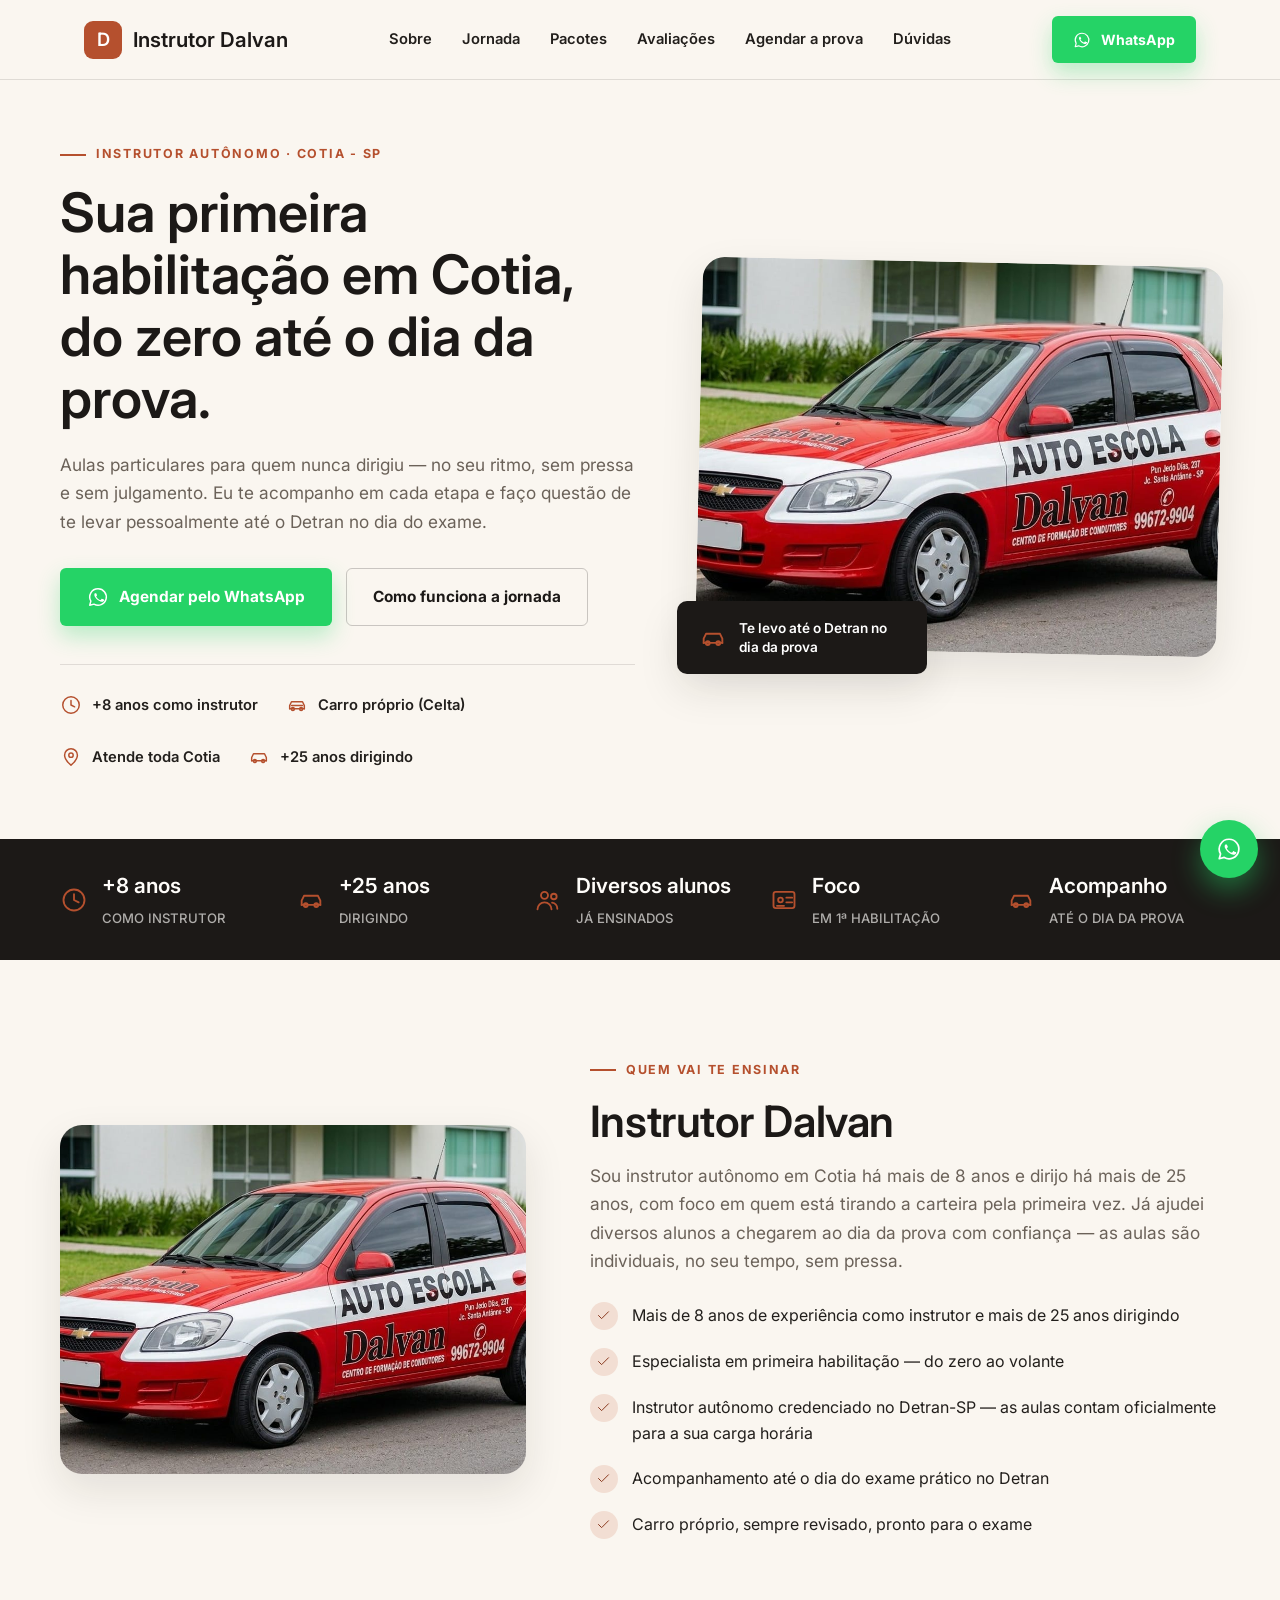
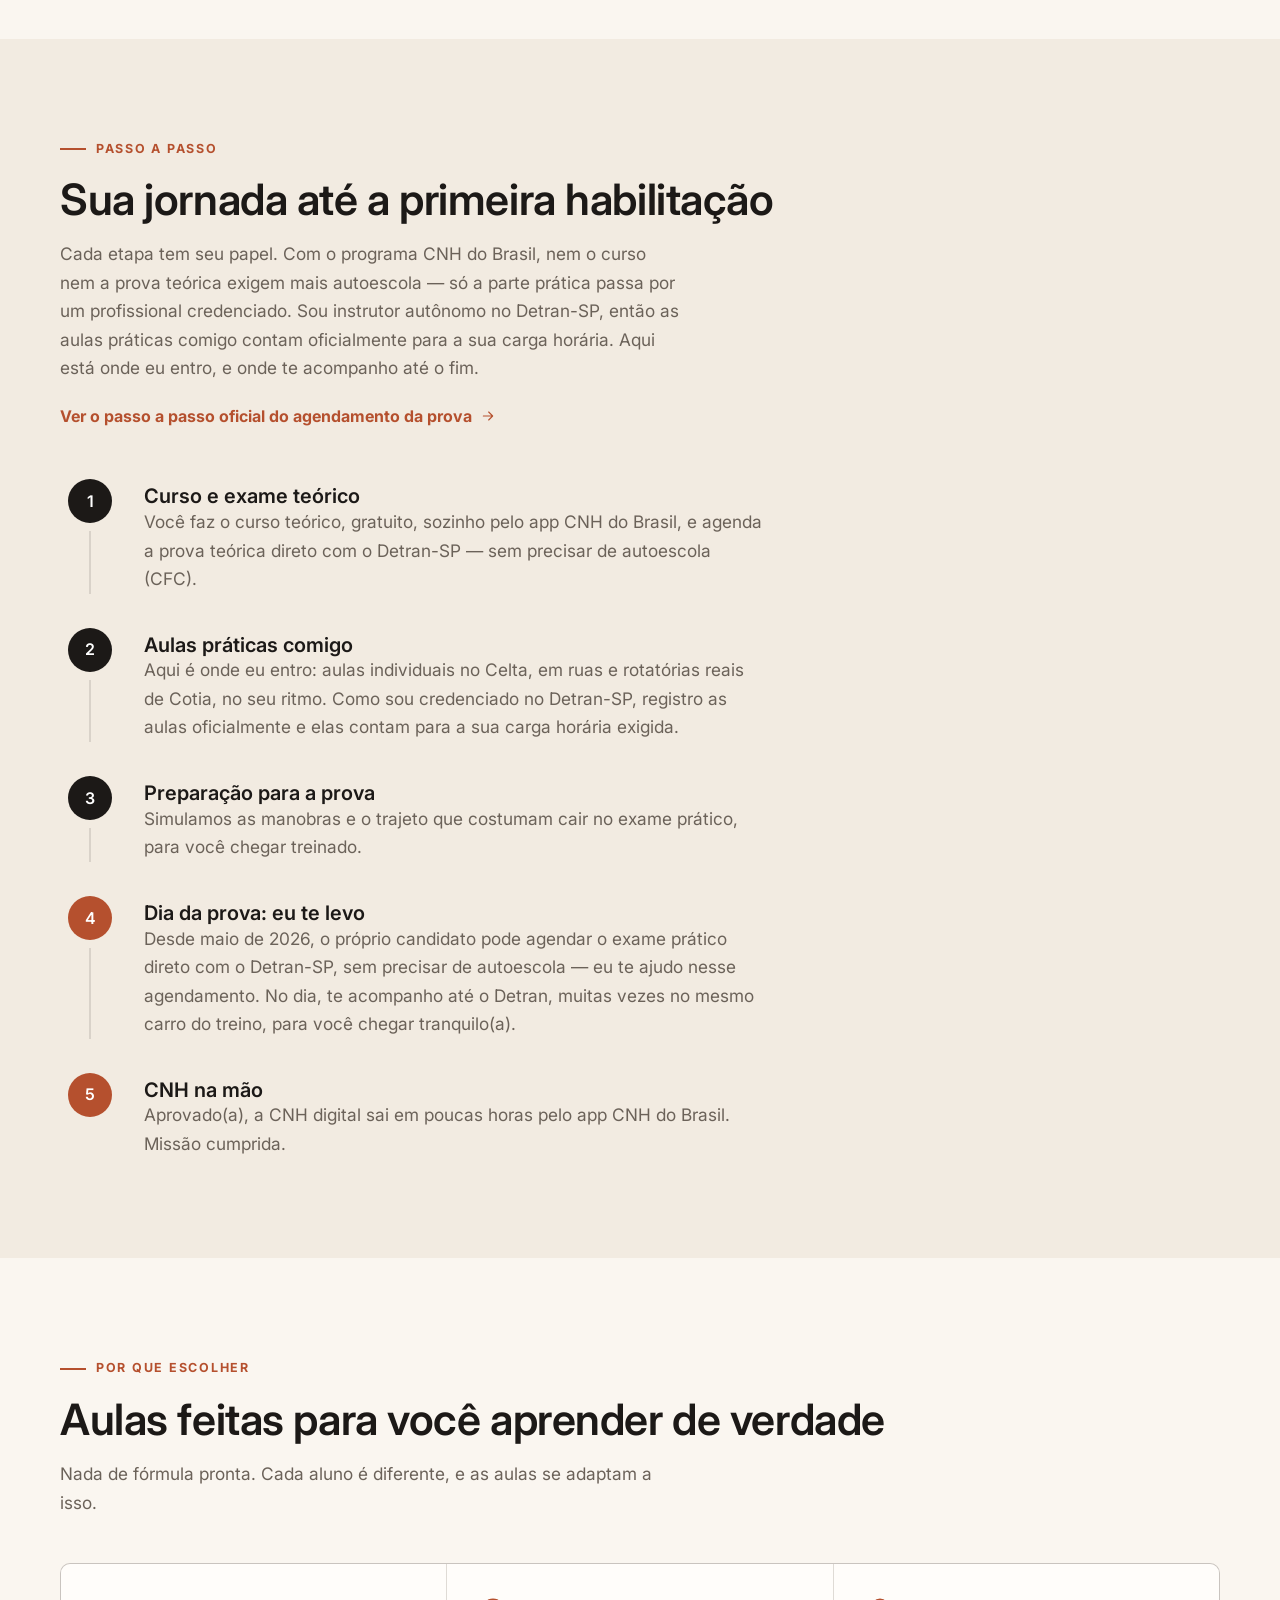
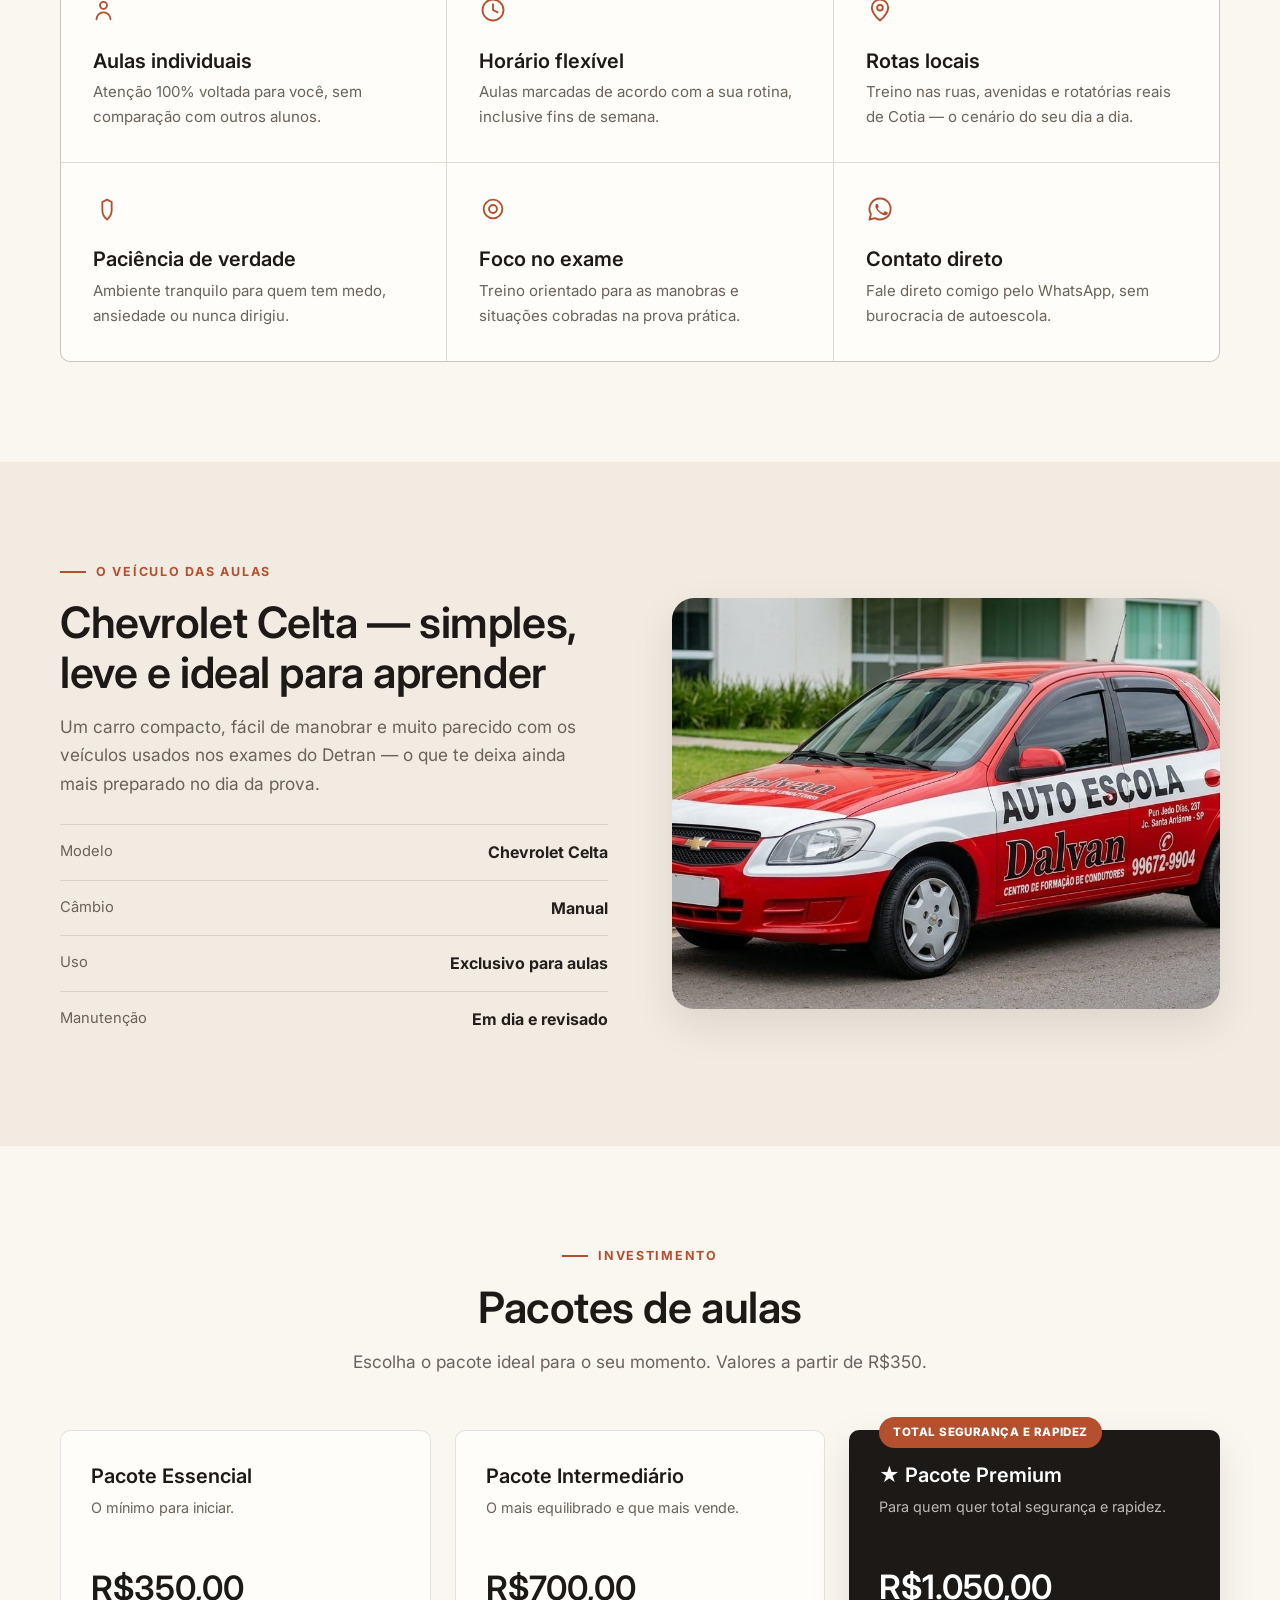
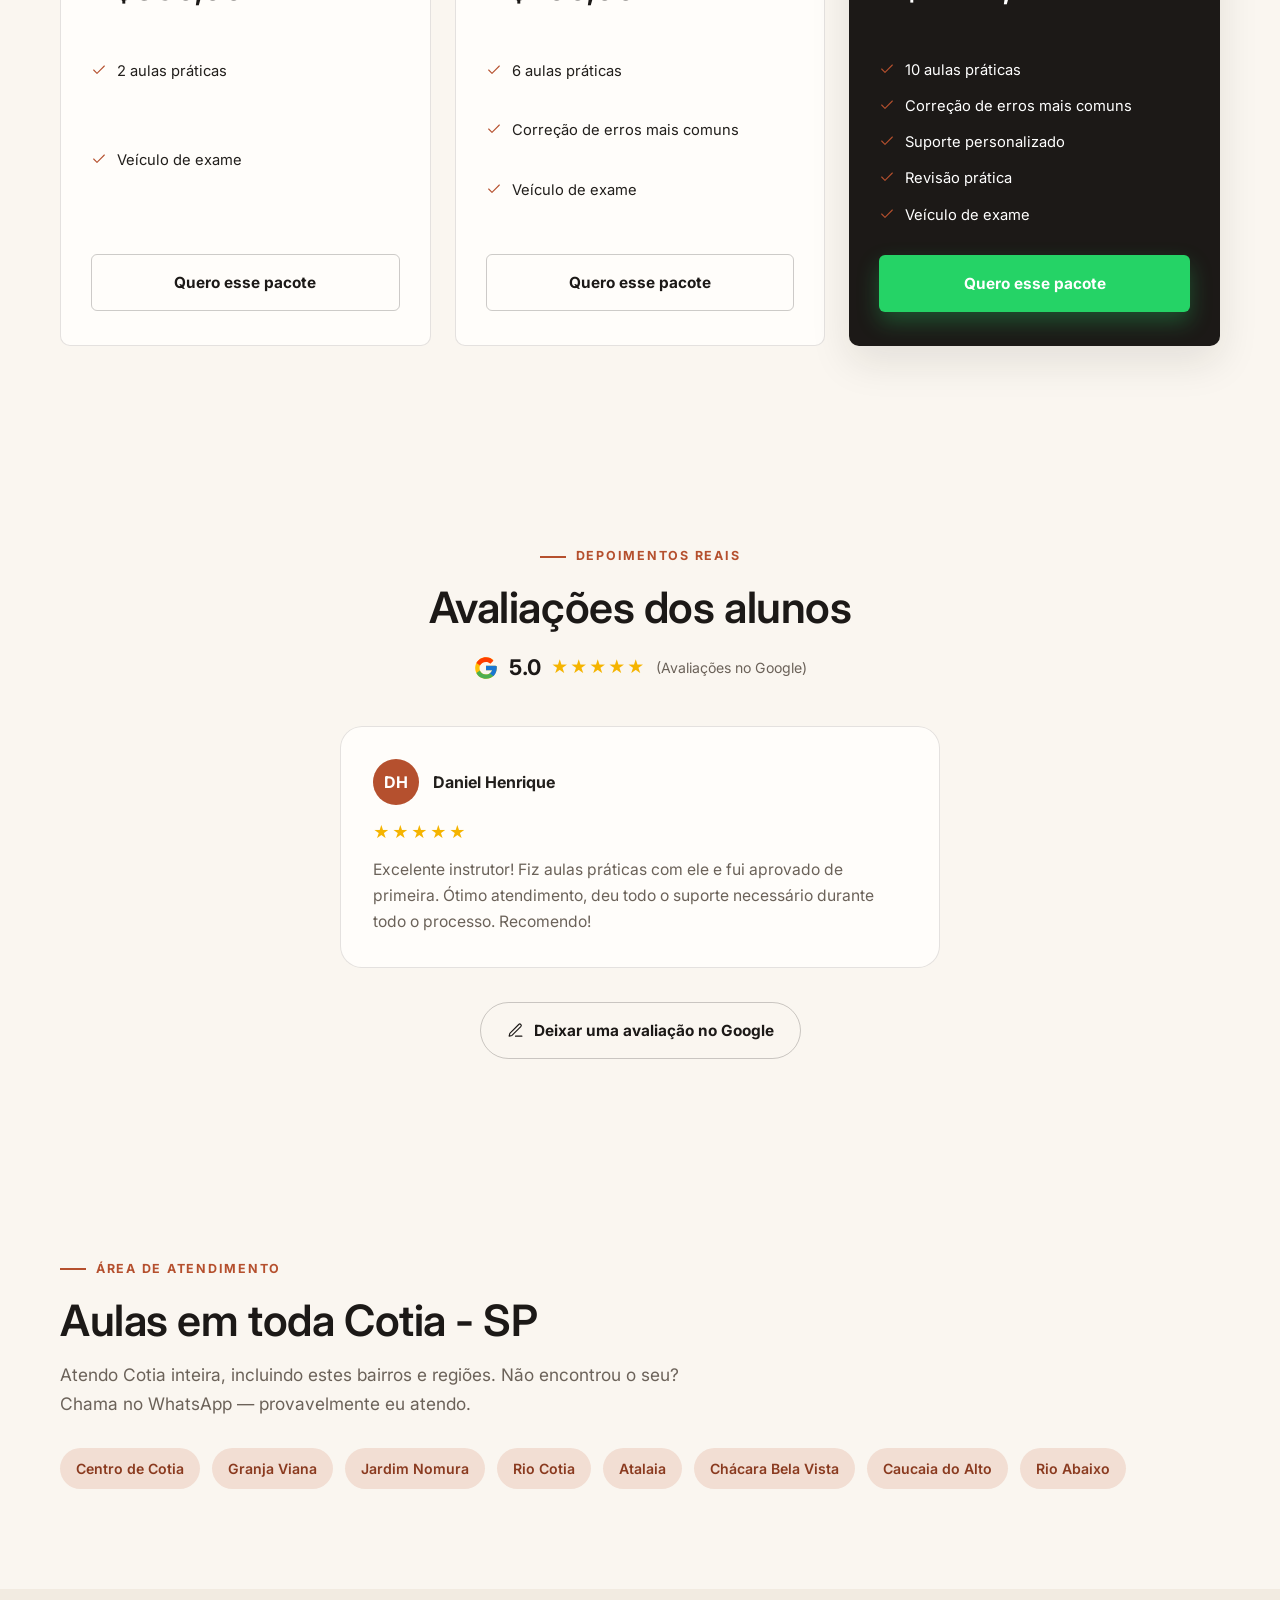
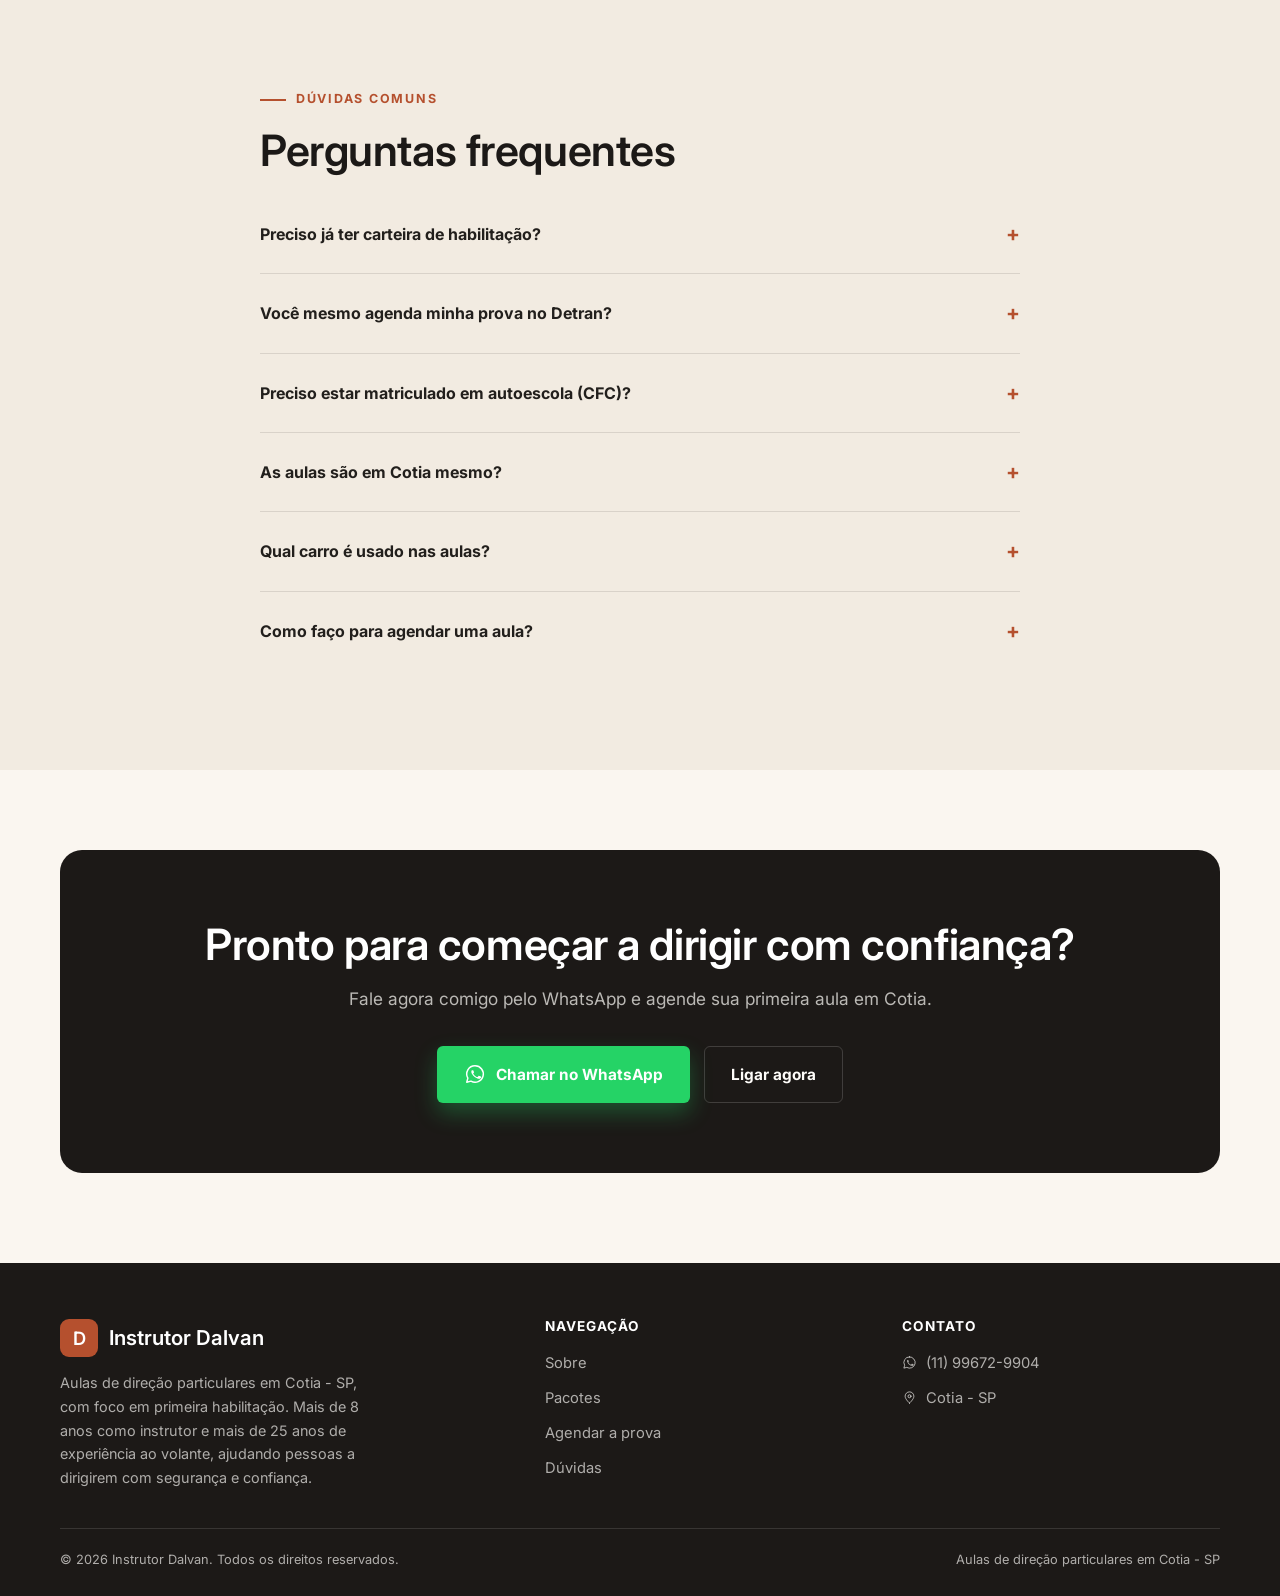
==== commit e371f1b8: "Update index.html" ====
--- a/index.html
+++ b/index.html
@@ -3,6 +3,16 @@
 <head>
 <meta charset="UTF-8">
 <meta name="viewport" content="width=device-width, initial-scale=1.0">
+
+<!-- Google tag (gtag.js) -->
+<script async src="https://www.googletagmanager.com/gtag/js?id=G-EEBPNEE341"></script>
+<script>
+  window.dataLayer = window.dataLayer || [];
+  function gtag(){dataLayer.push(arguments);}
+  gtag('js', new Date());
+
+  gtag('config', 'G-EEBPNEE341');
+</script>
 
 <!-- =========================================================
      SEO — TÍTULO E DESCRIÇÃO
@@ -26,19 +36,19 @@
 <meta property="og:type" content="website">
 <meta property="og:site_name" content="Instrutor Dalvan">
 <meta property="og:title" content="Instrutor Dalvan | Aulas de Direção para 1ª Habilitação em Cotia - SP">
-<meta property="og:description" content="Aulas práticas individuais com quem entende de primeira habilitação. Mais de 6 anos de experiência, carro próprio e acompanhamento até o dia da prova.">
-<meta property="og:image" content="https://instrutordalvan.com.br/img/capa-compartilhamento.jpg">
-<meta property="og:image:secure_url" content="https://instrutordalvan.com.br/img/capa-compartilhamento.jpg">
+<meta property="og:description" content="Aulas práticas individuais com quem entende de primeira habilitação. +8 anos como instrutor e mais de 25 anos de experiência ao volante, carro próprio e acompanhamento até o dia da prova.">
+<meta property="og:image" content="https://instrutordalvan.com.br/img/nova-capa-compartilhamento.png">
+<meta property="og:image:secure_url" content="https://instrutordalvan.com.br/img/nova-capa-compartilhamento.png">
 <meta property="og:image:width" content="1200">
 <meta property="og:image:height" content="630">
-<meta property="og:image:type" content="image/jpeg">
+<meta property="og:image:type" content="image/png">
 <meta property="og:image:alt" content="Carro Celta do Instrutor Dalvan, usado nas aulas de direção para primeira habilitação em Cotia - SP">
 <meta property="og:url" content="https://instrutordalvan.com.br/">
 <meta property="og:locale" content="pt_BR">
 <meta name="twitter:card" content="summary_large_image">
 <meta name="twitter:title" content="Instrutor Dalvan | Aulas de Direção para 1ª Habilitação em Cotia - SP">
-<meta name="twitter:description" content="Aulas práticas individuais com quem entende de primeira habilitação. Mais de 6 anos de experiência, carro próprio e acompanhamento até o dia da prova.">
-<meta name="twitter:image" content="https://instrutordalvan.com.br/img/capa-compartilhamento.jpg">
+<meta name="twitter:description" content="Aulas práticas individuais com quem entende de primeira habilitação. +8 anos como instrutor e mais de 25 anos de experiência ao volante, carro próprio e acompanhamento até o dia da prova.">
+<meta name="twitter:image" content="https://instrutordalvan.com.br/img/nova-capa-compartilhamento.png">
 <meta name="twitter:image:alt" content="Carro Celta do Instrutor Dalvan, usado nas aulas de direção para primeira habilitação em Cotia - SP">
 <meta name="theme-color" content="#c1531f">
 
@@ -55,9 +65,9 @@
   "@id": "https://instrutordalvan.com.br/#negocio",
   "name": "Instrutor Dalvan - Aulas de Direção",
   "url": "https://instrutordalvan.com.br/",
-  "image": "https://instrutordalvan.com.br/img/capa-compartilhamento.jpg",
+  "image": "https://instrutordalvan.com.br/img/nova-capa-compartilhamento.png",
   "logo": "https://instrutordalvan.com.br/img/favicon.png",
-  "description": "Instrutor autônomo credenciado no Detran-SP em Cotia (SP), especializado em aulas práticas para primeira habilitação, com mais de 6 anos de experiência. As aulas contam oficialmente para a carga horária exigida pelo Detran. Carro próprio (Celta) e acompanhamento até o dia da prova.",
+  "description": "Instrutor autônomo credenciado no Detran-SP em Cotia (SP), especializado em aulas práticas para primeira habilitação, com mais de 8 anos como instrutor e mais de 25 anos de experiência como motorista. As aulas contam oficialmente para a carga horária exigida pelo Detran. Carro próprio (Celta) e acompanhamento até o dia da prova.",
   "telephone": "+5511996729904",
   "priceRange": "R$350 - R$1050",
   "aggregateRating": {
@@ -157,7 +167,7 @@
       "name": "Preciso estar matriculado em autoescola (CFC)?",
       "acceptedAnswer": {
         "@type": "Answer",
-        "text": "Para o curso e a prova teórica, sim, ainda é preciso passar por uma autoescola ou EAD credenciado. Já a parte prática pode ser feita inteiramente com o instrutor Dalvan, que é autônomo credenciado no Detran-SP — as aulas práticas contam oficialmente para a carga horária, sem precisar de CFC para essa etapa."
+        "text": "Não. Com o programa CNH do Brasil, o curso teórico é gratuito e feito sozinho pelo app CNH do Brasil, e a prova teórica é agendada direto no Detran-SP — sem precisar de autoescola ou CFC. A única etapa que passa por um profissional credenciado é a prática, com o instrutor Dalvan, que é autônomo credenciado no Detran-SP e cujas aulas contam oficialmente para a carga horária do aluno."
       }
     },
     {
@@ -195,7 +205,7 @@
      ========================================================= -->
 <header>
   <nav class="nav">
-    <a href="index.html" class="logo">
+    <a href="/" class="logo">
       <span class="logo-badge">D</span>
       Instrutor Dalvan
     </a>
@@ -204,7 +214,7 @@
       <li><a href="#jornada">Jornada</a></li>
       <li><a href="#pacotes">Pacotes</a></li>
       <li><a href="#avaliacoes">Avaliações</a></li>
-      <li><a href="prova.html">Agendar a prova</a></li>
+      <li><a href="/prova/">Agendar a prova</a></li>
       <li><a href="#faq">Dúvidas</a></li>
     </ul>
     <div class="nav-cta">
@@ -236,7 +246,7 @@
       <div style="display:flex; flex-wrap:wrap; gap:28px; padding-top:28px; border-top:1px solid var(--linha);">
         <div style="display:flex; align-items:center; gap:10px;">
           <svg class="icon" style="color:var(--terracota);" viewBox="0 0 24 24"><circle cx="12" cy="12" r="9"/><polyline points="12 7 12 12 16 14"/></svg>
-          <span style="font-weight:600; font-size:.92rem;">+6 anos de experiência</span>
+          <span style="font-weight:600; font-size:.92rem;">+8 anos como instrutor</span>
         </div>
         <div style="display:flex; align-items:center; gap:10px;">
           <svg class="icon" style="color:var(--terracota);" viewBox="0 0 24 24"><path d="M4 16.2v-3.6L6 8.4h12l2 4.2v3.6"/><path d="M4 16.2h16"/><circle cx="7.5" cy="16.4" r="1.6"/><circle cx="16.5" cy="16.4" r="1.6"/><path d="M6 12.6h12"/></svg>
@@ -245,6 +255,10 @@
         <div style="display:flex; align-items:center; gap:10px;">
           <svg class="icon" style="color:var(--terracota);" viewBox="0 0 24 24"><path d="M12 21s-7-6.2-7-11a7 7 0 0 1 14 0c0 4.8-7 11-7 11z"/><circle cx="12" cy="10" r="2.4"/></svg>
           <span style="font-weight:600; font-size:.92rem;">Atende toda Cotia</span>
+        </div>
+        <div style="display:flex; align-items:center; gap:10px;">
+          <svg class="icon" style="color:var(--terracota);" viewBox="0 0 24 24"><path d="M4 16.2v-3.6L6 8.4h12l2 4.2v3.6"/><path d="M4 16.2h16"/><circle cx="7.5" cy="16.4" r="1.6"/><circle cx="16.5" cy="16.4" r="1.6"/></svg>
+          <span style="font-weight:600; font-size:.92rem;">+25 anos dirigindo</span>
         </div>
       </div>
     </div>
@@ -266,7 +280,11 @@
   <div class="container">
     <div class="trust-item">
       <svg class="icon icon-lg" viewBox="0 0 24 24"><circle cx="12" cy="12" r="9"/><polyline points="12 7 12 12 16 14"/></svg>
-      <div><strong>+6 anos</strong><span>DE EXPERIÊNCIA</span></div>
+      <div><strong>+8 anos</strong><span>COMO INSTRUTOR</span></div>
+    </div>
+    <div class="trust-item">
+      <svg class="icon icon-lg" viewBox="0 0 24 24"><path d="M4 16.2v-3.6L6 8.4h12l2 4.2v3.6"/><path d="M4 16.2h16"/><circle cx="7.5" cy="16.4" r="1.6"/><circle cx="16.5" cy="16.4" r="1.6"/></svg>
+      <div><strong>+25 anos</strong><span>DIRIGINDO</span></div>
     </div>
     <div class="trust-item">
       <svg class="icon icon-lg" viewBox="0 0 24 24"><circle cx="9" cy="8" r="3"/><path d="M3 20c0-3.3 2.7-6 6-6s6 2.7 6 6"/><circle cx="17" cy="9" r="2.4"/><path d="M15.5 14.2c2.6.4 4.5 2.6 4.5 5.3"/></svg>
@@ -294,13 +312,13 @@
     <div class="reveal">
       <span class="kicker">Quem vai te ensinar</span>
       <h2>Instrutor Dalvan</h2>
-      <p class="lead" style="margin-bottom:26px;">Sou instrutor autônomo em Cotia há mais de 6 anos, com foco em quem está tirando a carteira pela primeira vez. Já ajudei diversos alunos a chegarem ao dia da prova com confiança — as aulas são individuais, no seu tempo, sem pressa.</p>
+      <p class="lead" style="margin-bottom:26px;">Sou instrutor autônomo em Cotia há mais de 8 anos e dirijo há mais de 25 anos, com foco em quem está tirando a carteira pela primeira vez. Já ajudei diversos alunos a chegarem ao dia da prova com confiança — as aulas são individuais, no seu tempo, sem pressa.</p>
       <div style="display:grid; gap:18px;">
         <div style="display:flex; gap:14px; align-items:flex-start;">
           <span style="flex:none; width:28px;height:28px;border-radius:50%; background:var(--terracota-luz); color:var(--terracota-escuro); display:flex; align-items:center; justify-content:center;">
             <svg class="icon" style="width:15px;height:15px;" viewBox="0 0 24 24"><polyline points="20 6 9 17 4 12"/></svg>
           </span>
-          <span>Mais de 6 anos de experiência com aulas práticas</span>
+          <span>Mais de 8 anos de experiência como instrutor e mais de 25 anos dirigindo</span>
         </div>
         <div style="display:flex; gap:14px; align-items:flex-start;">
           <span style="flex:none; width:28px;height:28px;border-radius:50%; background:var(--terracota-luz); color:var(--terracota-escuro); display:flex; align-items:center; justify-content:center;">
@@ -338,8 +356,8 @@
   <div class="container">
     <span class="kicker">Passo a passo</span>
     <h2>Sua jornada até a primeira habilitação</h2>
-    <p class="lead" style="margin-bottom:20px;">Cada etapa tem seu papel. Sou credenciado como instrutor autônomo no Detran-SP, então as aulas práticas comigo contam oficialmente para a sua carga horária — sem precisar de autoescola para essa parte. Aqui está onde eu entro, e onde te acompanho até o fim.</p>
-    <a href="prova.html" style="display:inline-flex; align-items:center; gap:8px; font-weight:700; color:var(--terracota); margin-bottom:50px;">
+    <p class="lead" style="margin-bottom:20px;">Cada etapa tem seu papel. Com o programa CNH do Brasil, nem o curso nem a prova teórica exigem mais autoescola — só a parte prática passa por um profissional credenciado. Sou instrutor autônomo no Detran-SP, então as aulas práticas comigo contam oficialmente para a sua carga horária. Aqui está onde eu entro, e onde te acompanho até o fim.</p>
+    <a href="/prova/" style="display:inline-flex; align-items:center; gap:8px; font-weight:700; color:var(--terracota); margin-bottom:50px;">
       Ver o passo a passo oficial do agendamento da prova
       <svg class="icon" style="width:16px;height:16px;" viewBox="0 0 24 24"><path d="M5 12h14M13 6l6 6-6 6"/></svg>
     </a>
@@ -351,8 +369,8 @@
           <span style="flex:1; width:2px; background:var(--linha); margin-top:8px;"></span>
         </div>
         <div style="padding-top:6px;">
-          <h3>Aulas e exame teórico</h3>
-          <p class="lead">Você conclui as aulas teóricas e faz a prova teórica pelo Detran-SP, através da sua autoescola (CFC).</p>
+          <h3>Curso e exame teórico</h3>
+          <p class="lead">Você faz o curso teórico, gratuito, sozinho pelo app CNH do Brasil, e agenda a prova teórica direto com o Detran-SP — sem precisar de autoescola (CFC).</p>
         </div>
       </div>
 
@@ -617,11 +635,11 @@
       </div>
       <div class="faq-item" style="border-bottom:1px solid var(--linha); padding:22px 0;">
         <div class="faq-q" style="display:flex; justify-content:space-between; align-items:center; cursor:pointer; font-weight:700;">Você mesmo agenda minha prova no Detran? <span style="color:var(--terracota); font-size:1.3rem;">+</span></div>
-        <div class="faq-a" style="max-height:0; overflow:hidden; transition:max-height .25s ease; color:var(--tinta-suave); font-size:.95rem;">Desde maio de 2026, o Detran-SP permite que o próprio candidato agende o exame prático diretamente, sem depender de autoescola. Sou credenciado como instrutor autônomo no Detran-SP, então as aulas práticas comigo contam oficialmente para a sua carga horária, te ajudo no agendamento e te acompanho até o Detran no dia do exame. <a href="prova.html" style="color:var(--terracota); font-weight:700;">Veja o passo a passo completo aqui.</a></div>
+        <div class="faq-a" style="max-height:0; overflow:hidden; transition:max-height .25s ease; color:var(--tinta-suave); font-size:.95rem;">Desde maio de 2026, o Detran-SP permite que o próprio candidato agende o exame prático diretamente, sem depender de autoescola. Sou credenciado como instrutor autônomo no Detran-SP, então as aulas práticas comigo contam oficialmente para a sua carga horária, te ajudo no agendamento e te acompanho até o Detran no dia do exame. <a href="/prova/" style="color:var(--terracota); font-weight:700;">Veja o passo a passo completo aqui.</a></div>
       </div>
       <div class="faq-item" style="border-bottom:1px solid var(--linha); padding:22px 0;">
         <div class="faq-q" style="display:flex; justify-content:space-between; align-items:center; cursor:pointer; font-weight:700;">Preciso estar matriculado em autoescola (CFC)? <span style="color:var(--terracota); font-size:1.3rem;">+</span></div>
-        <div class="faq-a" style="max-height:0; overflow:hidden; transition:max-height .25s ease; color:var(--tinta-suave); font-size:.95rem;">Para o curso e a prova teórica, sim, ainda é preciso passar por uma autoescola ou EAD credenciado. Já a parte prática pode ser feita inteiramente comigo — sou instrutor autônomo credenciado no Detran-SP, e as aulas práticas contam oficialmente para a sua carga horária, sem precisar de CFC para essa etapa.</div>
+        <div class="faq-a" style="max-height:0; overflow:hidden; transition:max-height .25s ease; color:var(--tinta-suave); font-size:.95rem;">Não. Com o programa CNH do Brasil, o curso teórico é gratuito e feito sozinho pelo app CNH do Brasil, e a prova teórica é agendada direto no Detran-SP — sem precisar de autoescola ou CFC. A única etapa que passa por um profissional credenciado é a prática, comigo — sou instrutor autônomo credenciado no Detran-SP, e as aulas práticas contam oficialmente para a sua carga horária.</div>
       </div>
       <div class="faq-item" style="border-bottom:1px solid var(--linha); padding:22px 0;">
         <div class="faq-q" style="display:flex; justify-content:space-between; align-items:center; cursor:pointer; font-weight:700;">As aulas são em Cotia mesmo? <span style="color:var(--terracota); font-size:1.3rem;">+</span></div>
@@ -665,14 +683,14 @@
       <div class="logo" style="margin-bottom:14px;">
         <span class="logo-badge">D</span> Instrutor Dalvan
       </div>
-      <p style="max-width:320px; font-size:.9rem;">Aulas de direção particulares em Cotia - SP, com foco em primeira habilitação. Mais de 6 anos de experiência ajudando pessoas a dirigirem com segurança e confiança.</p>
+      <p style="max-width:320px; font-size:.9rem;">Aulas de direção particulares em Cotia - SP, com foco em primeira habilitação. Mais de 8 anos como instrutor e mais de 25 anos de experiência ao volante, ajudando pessoas a dirigirem com segurança e confiança.</p>
     </div>
     <div>
       <h4>Navegação</h4>
       <ul>
         <li><a href="#sobre">Sobre</a></li>
         <li><a href="#pacotes">Pacotes</a></li>
-        <li><a href="prova.html">Agendar a prova</a></li>
+        <li><a href="/prova/">Agendar a prova</a></li>
         <li><a href="#faq">Dúvidas</a></li>
       </ul>
     </div>
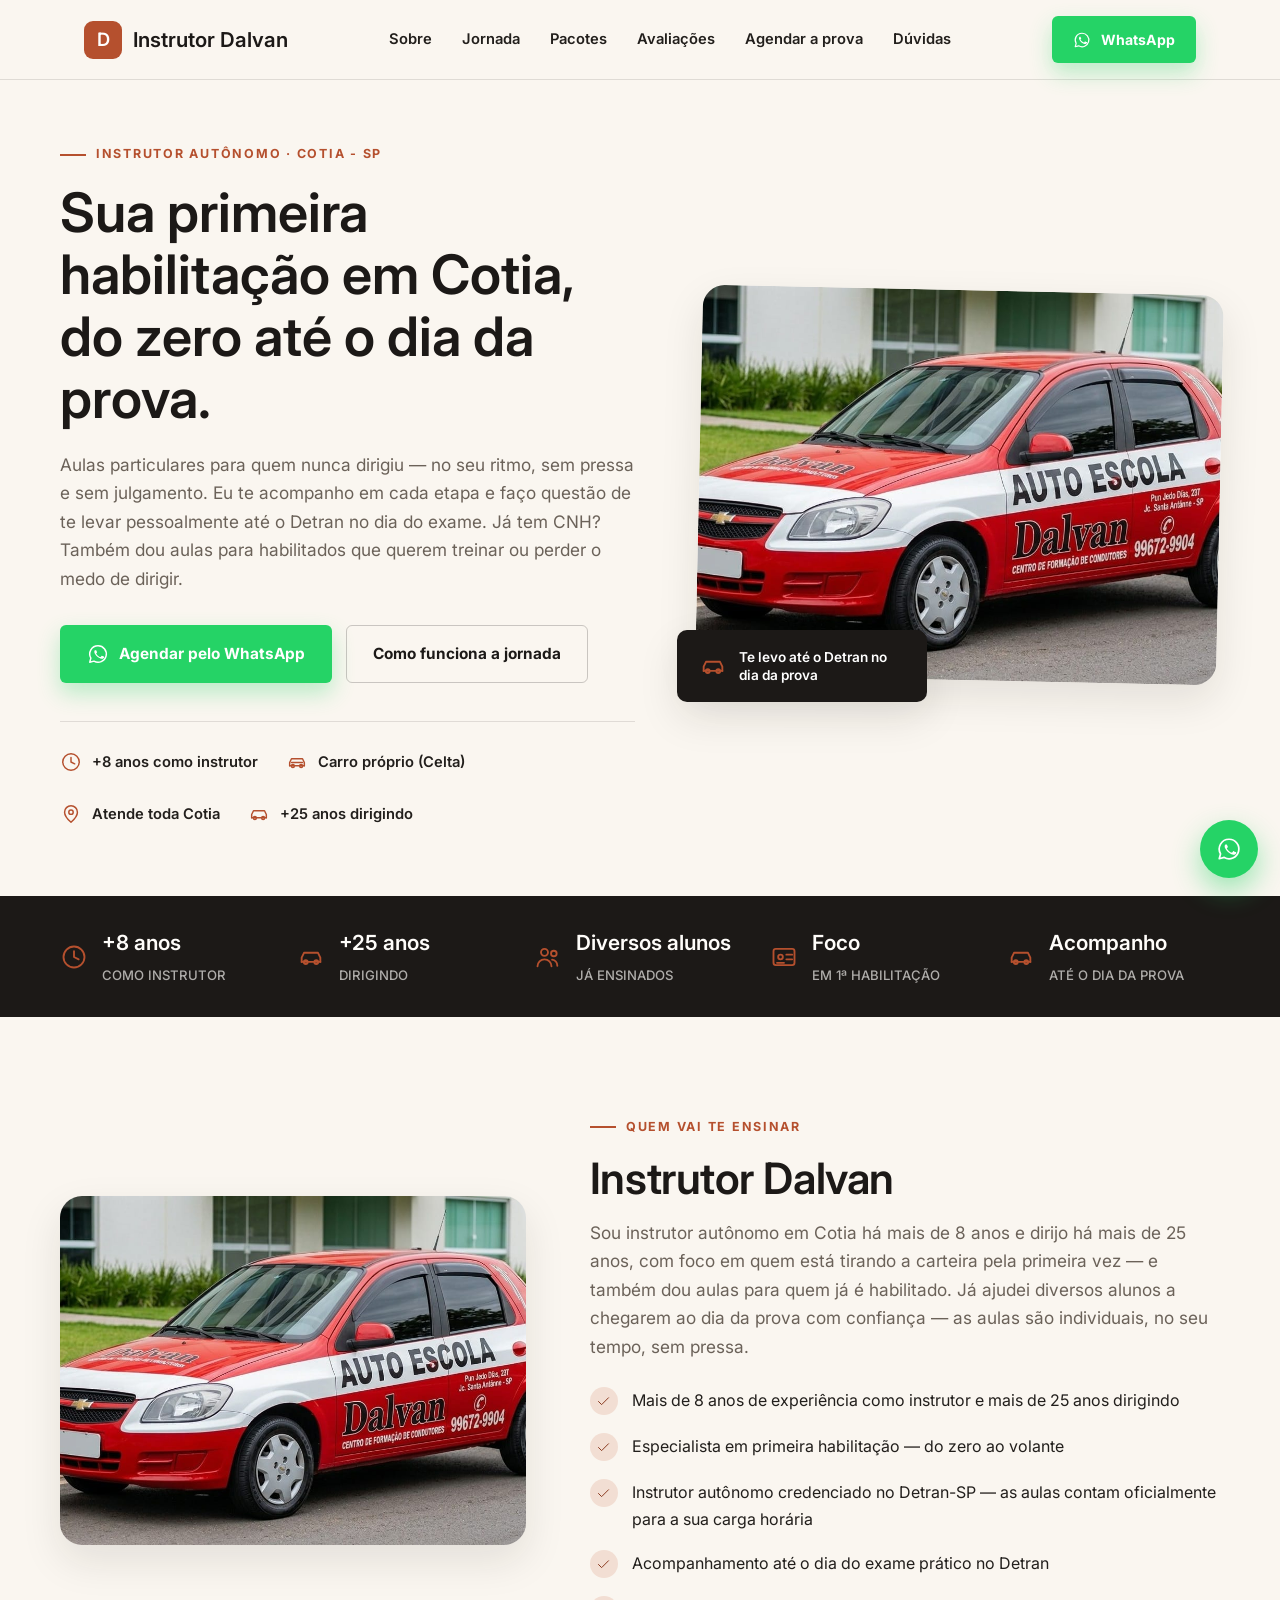
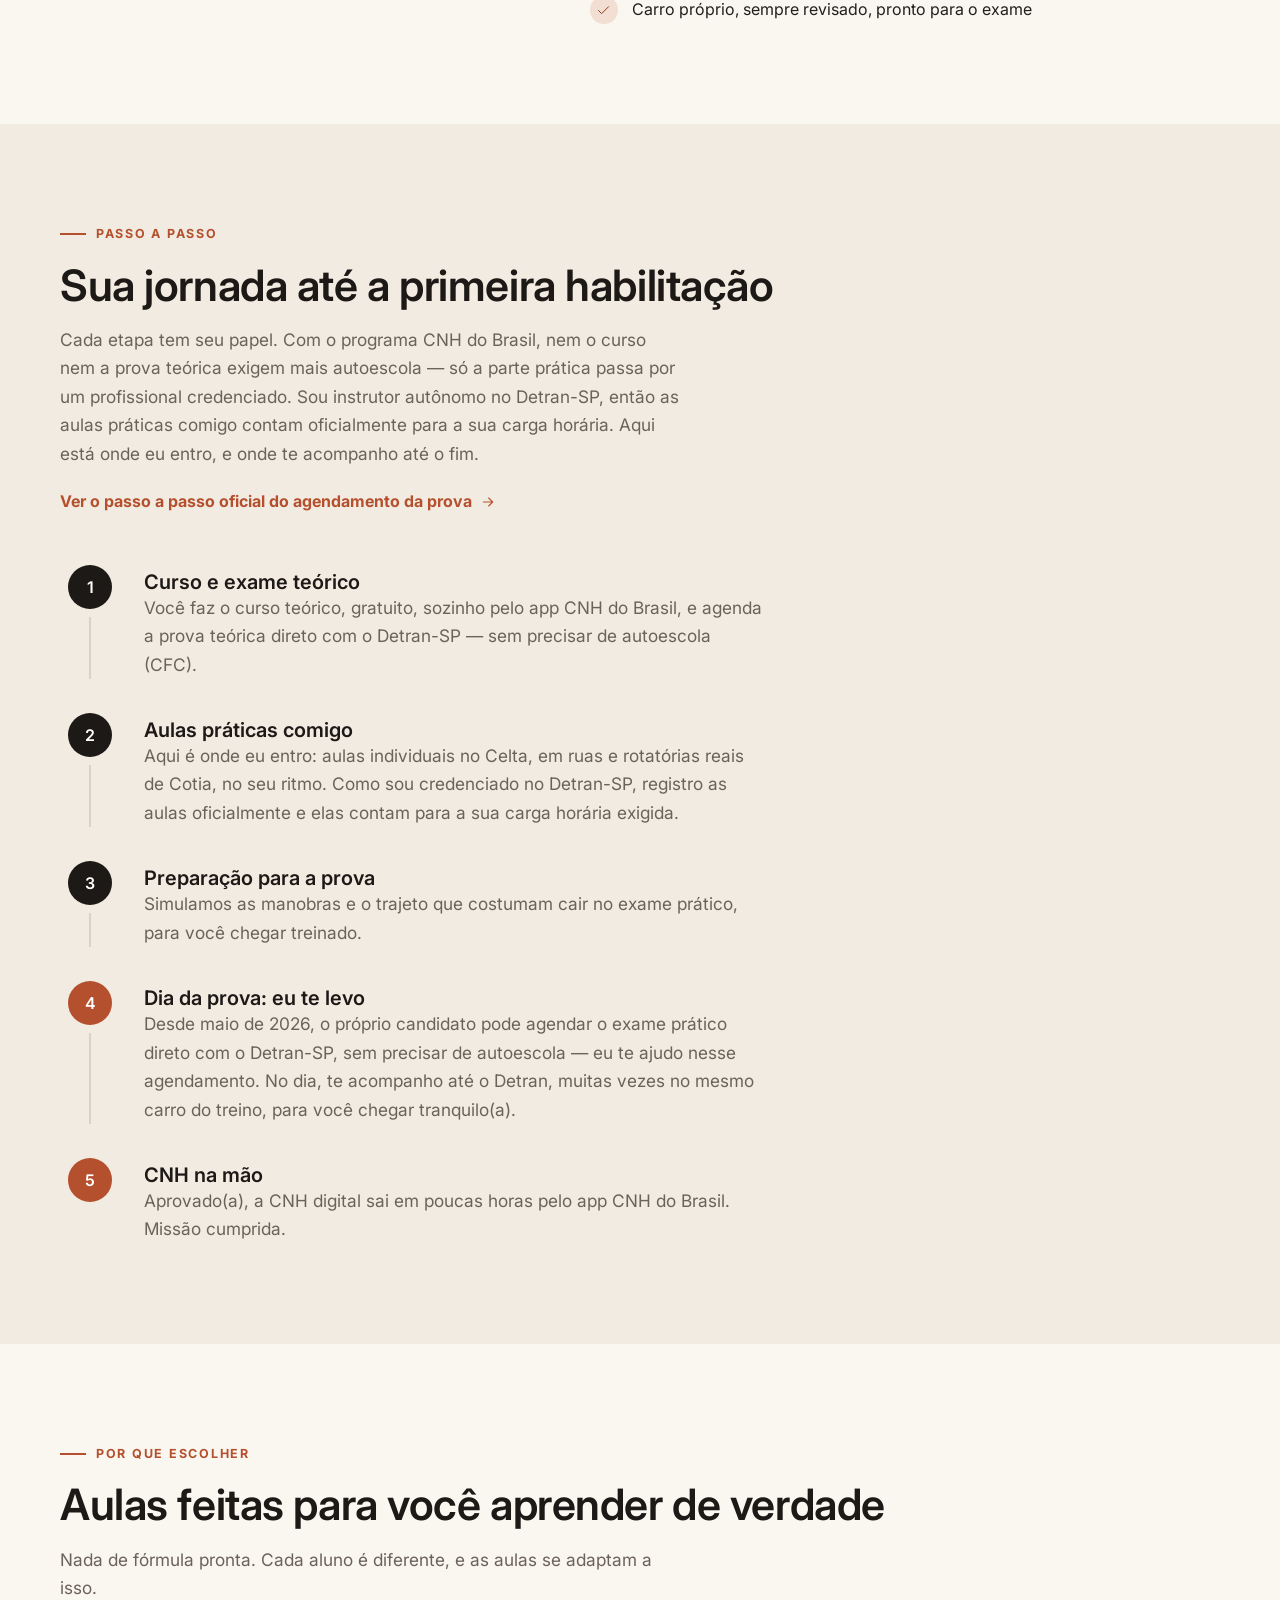
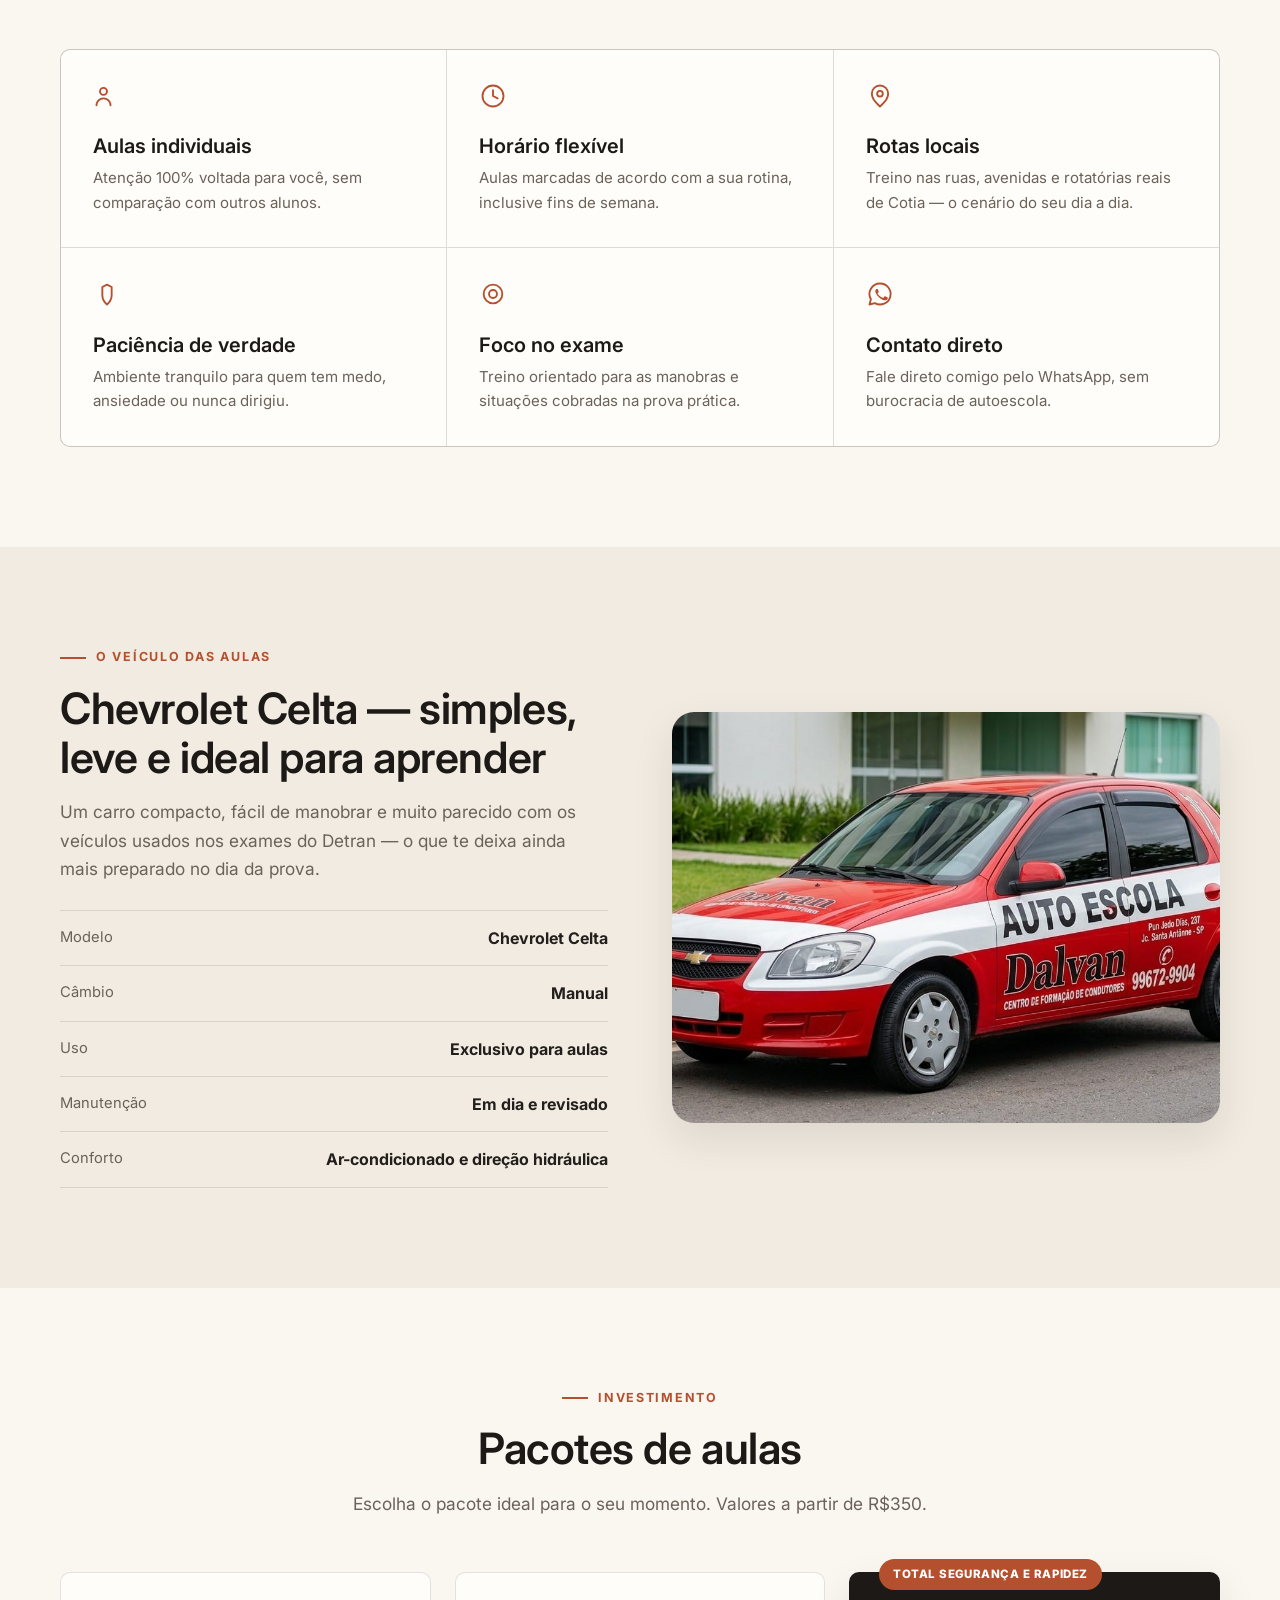
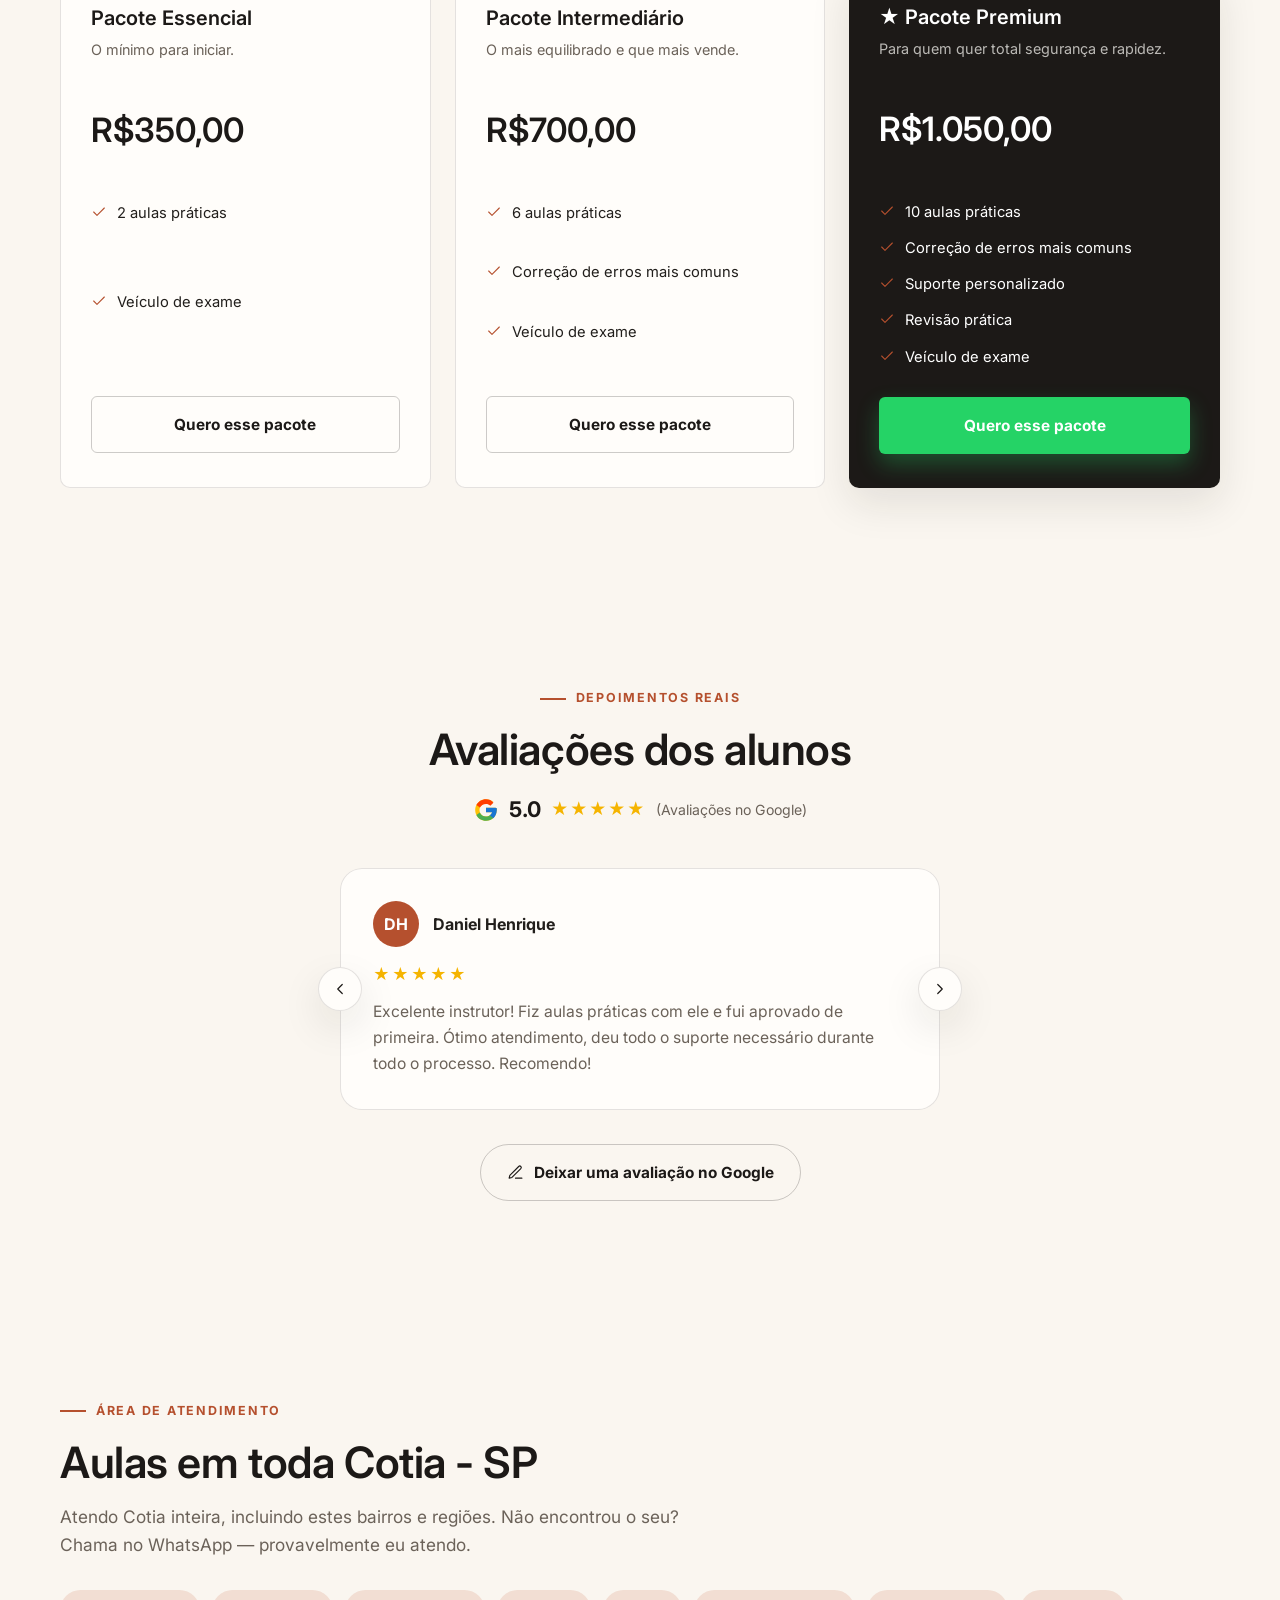
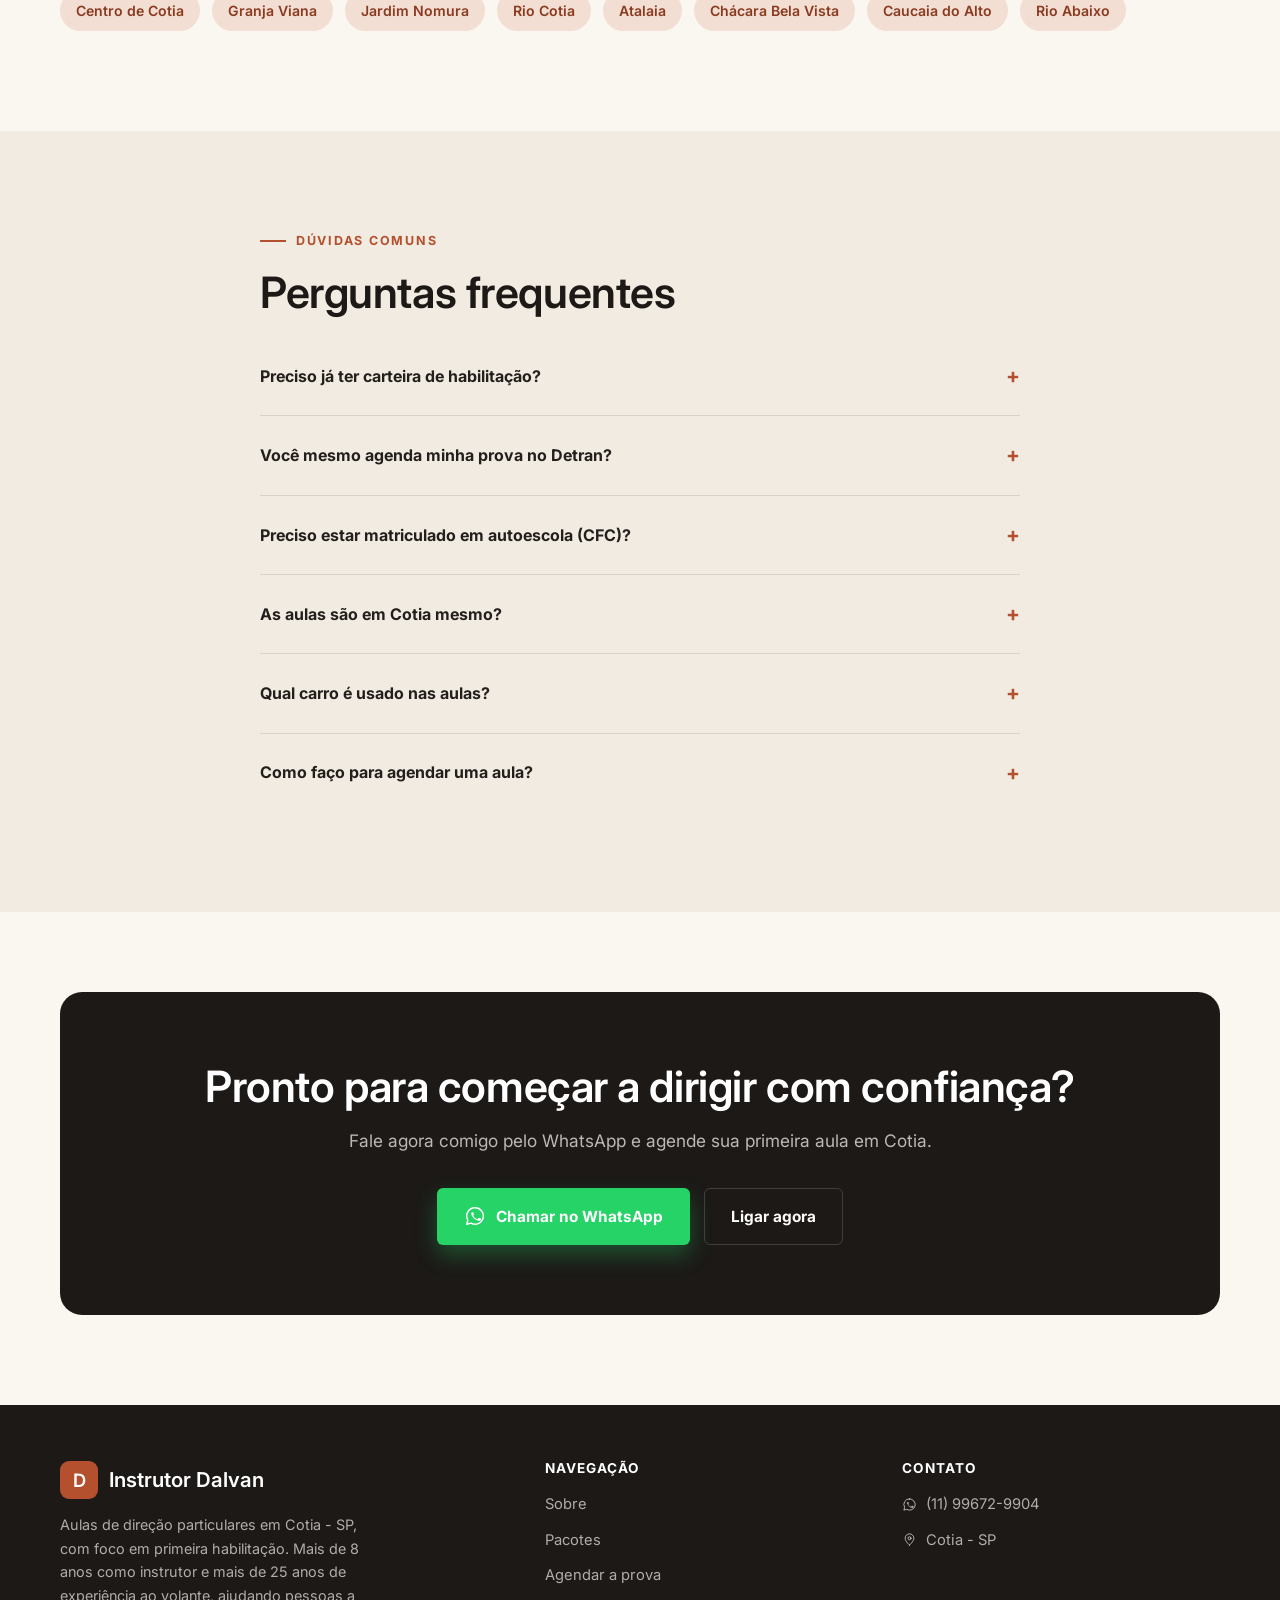
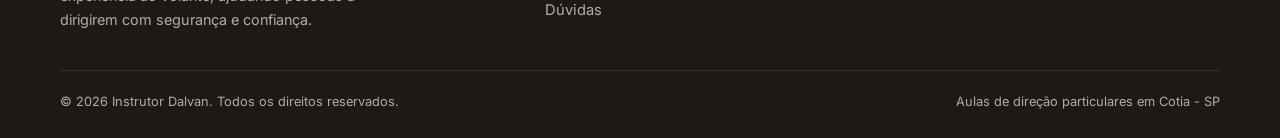
==== commit 1e785559: "Update index.html" ====
--- a/index.html
+++ b/index.html
@@ -20,7 +20,7 @@
      no Google e nas abas do navegador.
      ========================================================= -->
 <title>Instrutor Dalvan | Aulas de Direção para 1ª Habilitação em Cotia - SP</title>
-<meta name="description" content="Instrutor autônomo credenciado no Detran-SP em Cotia, especializado em primeira habilitação: aulas práticas que contam oficialmente para sua carga horária, carro próprio (Celta) e acompanhamento até o dia da prova no Detran. Pacotes a partir de R$350.">
+<meta name="description" content="Instrutor autônomo credenciado no Detran-SP em Cotia, especializado em primeira habilitação: aulas práticas que contam oficialmente para sua carga horária, carro próprio (Celta) e acompanhamento até o dia da prova no Detran. Também aulas para habilitados. Pacotes a partir de R$350.">
 <meta name="keywords" content="instrutor de direção Cotia, aulas de direção Cotia, primeira habilitação Cotia, aula particular de direção, instrutor autônomo, medo de dirigir Cotia, agendar prova Detran, exame prático Detran SP, autoescola Cotia, instrutor Granja Viana">
 <meta name="author" content="Instrutor Dalvan">
 <meta name="robots" content="index, follow, max-image-preview:large">
@@ -37,18 +37,18 @@
 <meta property="og:site_name" content="Instrutor Dalvan">
 <meta property="og:title" content="Instrutor Dalvan | Aulas de Direção para 1ª Habilitação em Cotia - SP">
 <meta property="og:description" content="Aulas práticas individuais com quem entende de primeira habilitação. +8 anos como instrutor e mais de 25 anos de experiência ao volante, carro próprio e acompanhamento até o dia da prova.">
-<meta property="og:image" content="https://instrutordalvan.com.br/img/nova-capa-compartilhamento.png">
-<meta property="og:image:secure_url" content="https://instrutordalvan.com.br/img/nova-capa-compartilhamento.png">
+<meta property="og:image" content="https://instrutordalvan.com.br/img/nova-capa-compartilhamento.jpg">
+<meta property="og:image:secure_url" content="https://instrutordalvan.com.br/img/nova-capa-compartilhamento.jpg">
 <meta property="og:image:width" content="1200">
 <meta property="og:image:height" content="630">
-<meta property="og:image:type" content="image/png">
+<meta property="og:image:type" content="image/jpeg">
 <meta property="og:image:alt" content="Carro Celta do Instrutor Dalvan, usado nas aulas de direção para primeira habilitação em Cotia - SP">
 <meta property="og:url" content="https://instrutordalvan.com.br/">
 <meta property="og:locale" content="pt_BR">
 <meta name="twitter:card" content="summary_large_image">
 <meta name="twitter:title" content="Instrutor Dalvan | Aulas de Direção para 1ª Habilitação em Cotia - SP">
 <meta name="twitter:description" content="Aulas práticas individuais com quem entende de primeira habilitação. +8 anos como instrutor e mais de 25 anos de experiência ao volante, carro próprio e acompanhamento até o dia da prova.">
-<meta name="twitter:image" content="https://instrutordalvan.com.br/img/nova-capa-compartilhamento.png">
+<meta name="twitter:image" content="https://instrutordalvan.com.br/img/nova-capa-compartilhamento.jpg">
 <meta name="twitter:image:alt" content="Carro Celta do Instrutor Dalvan, usado nas aulas de direção para primeira habilitação em Cotia - SP">
 <meta name="theme-color" content="#c1531f">
 
@@ -65,24 +65,11 @@
   "@id": "https://instrutordalvan.com.br/#negocio",
   "name": "Instrutor Dalvan - Aulas de Direção",
   "url": "https://instrutordalvan.com.br/",
-  "image": "https://instrutordalvan.com.br/img/nova-capa-compartilhamento.png",
+  "image": "https://instrutordalvan.com.br/img/nova-capa-compartilhamento.jpg",
   "logo": "https://instrutordalvan.com.br/img/favicon.png",
   "description": "Instrutor autônomo credenciado no Detran-SP em Cotia (SP), especializado em aulas práticas para primeira habilitação, com mais de 8 anos como instrutor e mais de 25 anos de experiência como motorista. As aulas contam oficialmente para a carga horária exigida pelo Detran. Carro próprio (Celta) e acompanhamento até o dia da prova.",
   "telephone": "+5511996729904",
   "priceRange": "R$350 - R$1050",
-  "aggregateRating": {
-    "@type": "AggregateRating",
-    "ratingValue": "5.0",
-    "reviewCount": "1"
-  },
-  "review": [
-    {
-      "@type": "Review",
-      "author": { "@type": "Person", "name": "Daniel Henrique" },
-      "reviewRating": { "@type": "Rating", "ratingValue": "5", "bestRating": "5" },
-      "reviewBody": "Excelente instrutor! Fiz aulas práticas com ele e fui aprovado de primeira. Ótimo atendimento, deu todo o suporte necessário durante todo o processo. Recomendo!"
-    }
-  ],
   "address": {
     "@type": "PostalAddress",
     "addressLocality": "Cotia",
@@ -235,7 +222,7 @@
     <div>
       <span class="kicker">Instrutor autônomo · Cotia - SP</span>
       <h1 style="font-size:clamp(2.2rem,4.4vw,3.4rem); margin-bottom:22px;">Sua primeira habilitação em Cotia, do zero até o dia da prova.</h1>
-      <p class="lead" style="margin-bottom:32px;">Aulas particulares para quem nunca dirigiu — no seu ritmo, sem pressa e sem julgamento. Eu te acompanho em cada etapa e faço questão de te levar pessoalmente até o Detran no dia do exame.</p>
+      <p class="lead" style="margin-bottom:32px;">Aulas particulares para quem nunca dirigiu — no seu ritmo, sem pressa e sem julgamento. Eu te acompanho em cada etapa e faço questão de te levar pessoalmente até o Detran no dia do exame. Já tem CNH? Também dou aulas para habilitados que querem treinar ou perder o medo de dirigir.</p>
       <div style="display:flex; flex-wrap:wrap; gap:14px; margin-bottom:38px;">
         <a class="btn btn-primary" href="https://wa.me/5511996729904?text=Ol%C3%A1%2C%20Dalvan!%20Quero%20agendar%20uma%20aula." target="_blank" rel="noopener">
           <svg class="icon" viewBox="0 0 24 24" style="stroke:#fff;"><path d="M12 3a9 9 0 0 0-7.8 13.5L3 21l4.6-1.2A9 9 0 1 0 12 3z"/><path d="M8.4 8.3c.2-.5.5-.5.7-.5h.5c.2 0 .4 0 .6.4.2.5.7 1.6.7 1.7.1.1.1.3 0 .4-.1.2-.2.3-.3.4-.1.1-.3.3-.4.4-.1.1-.3.3-.1.6.2.3.8 1.3 1.7 2.1 1.2 1 2.1 1.3 2.5 1.5.3.1.5.1.6-.1.2-.2.7-.8.9-1.1.2-.3.4-.2.6-.1.2.1 1.5.7 1.8.8.3.1.5.2.5.3 0 .2 0 .9-.3 1.3-.3.4-1.4 1-2 1-.6 0-1.5-.2-3.4-1.2-2.4-1.3-3.9-3.8-4-4-.1-.2-1-1.3-1-2.5 0-1.2.6-1.8.8-2z" fill="currentColor" stroke="none"/></svg>
@@ -312,7 +299,7 @@
     <div class="reveal">
       <span class="kicker">Quem vai te ensinar</span>
       <h2>Instrutor Dalvan</h2>
-      <p class="lead" style="margin-bottom:26px;">Sou instrutor autônomo em Cotia há mais de 8 anos e dirijo há mais de 25 anos, com foco em quem está tirando a carteira pela primeira vez. Já ajudei diversos alunos a chegarem ao dia da prova com confiança — as aulas são individuais, no seu tempo, sem pressa.</p>
+      <p class="lead" style="margin-bottom:26px;">Sou instrutor autônomo em Cotia há mais de 8 anos e dirijo há mais de 25 anos, com foco em quem está tirando a carteira pela primeira vez — e também dou aulas para quem já é habilitado. Já ajudei diversos alunos a chegarem ao dia da prova com confiança — as aulas são individuais, no seu tempo, sem pressa.</p>
       <div style="display:grid; gap:18px;">
         <div style="display:flex; gap:14px; align-items:flex-start;">
           <span style="flex:none; width:28px;height:28px;border-radius:50%; background:var(--terracota-luz); color:var(--terracota-escuro); display:flex; align-items:center; justify-content:center;">
@@ -477,7 +464,8 @@
         <div style="display:flex; justify-content:space-between; padding:14px 0; border-bottom:1px solid var(--linha);"><span class="lead" style="font-size:.92rem;">Modelo</span><b>Chevrolet Celta</b></div>
         <div style="display:flex; justify-content:space-between; padding:14px 0; border-bottom:1px solid var(--linha);"><span class="lead" style="font-size:.92rem;">Câmbio</span><b>Manual</b></div>
         <div style="display:flex; justify-content:space-between; padding:14px 0; border-bottom:1px solid var(--linha);"><span class="lead" style="font-size:.92rem;">Uso</span><b>Exclusivo para aulas</b></div>
-        <div style="display:flex; justify-content:space-between; padding:14px 0;"><span class="lead" style="font-size:.92rem;">Manutenção</span><b>Em dia e revisado</b></div>
+        <div style="display:flex; justify-content:space-between; padding:14px 0; border-bottom:1px solid var(--linha);"><span class="lead" style="font-size:.92rem;">Manutenção</span><b>Em dia e revisado</b></div>
+        <div style="display:flex; justify-content:space-between; gap:16px; padding:14px 0; border-bottom:1px solid var(--linha);"><span class="lead" style="font-size:.92rem;">Conforto</span><b style="text-align:right;">Ar-condicionado e direção hidráulica</b></div>
       </div>
     </div>
     <div class="reveal" style="border-radius: var(--radius-lg); overflow:hidden; box-shadow: var(--sombra); aspect-ratio:4/3;">
@@ -583,6 +571,22 @@
           <div style="color:#f5b400; font-size:1rem; letter-spacing:2px; margin-bottom:12px;" aria-hidden="true">★★★★★</div>
           <p style="color:var(--tinta-suave); font-size:.98rem;">Excelente instrutor! Fiz aulas práticas com ele e fui aprovado de primeira. Ótimo atendimento, deu todo o suporte necessário durante todo o processo. Recomendo!</p>
         </div>
+        <div class="review-card reveal" style="background:var(--papel); border:1px solid var(--linha); border-radius:var(--radius-lg); box-shadow:var(--sombra); padding:32px;">
+          <div style="display:flex; align-items:center; gap:14px; margin-bottom:14px;">
+            <div style="width:46px;height:46px;border-radius:50%; background:var(--carvao); color:#fff; display:flex; align-items:center; justify-content:center; font-weight:700; flex:none;">GG</div>
+            <div style="font-weight:700;">Gustavo Guedes</div>
+          </div>
+          <div style="color:#f5b400; font-size:1rem; letter-spacing:2px; margin-bottom:12px;" aria-hidden="true">★★★★★</div>
+          <p style="color:var(--tinta-suave); font-size:.98rem;">Instrutor muito bom, tirei minha habilitação com ele recentemente e me ajudou muito, explicou bem cada etapa e consegui passar sem errar nada na prova, recomendo!</p>
+        </div>
+        <div class="review-card reveal" style="background:var(--papel); border:1px solid var(--linha); border-radius:var(--radius-lg); box-shadow:var(--sombra); padding:32px;">
+          <div style="display:flex; align-items:center; gap:14px; margin-bottom:14px;">
+            <div style="width:46px;height:46px;border-radius:50%; background:var(--terracota); color:#fff; display:flex; align-items:center; justify-content:center; font-weight:700; flex:none;">IR</div>
+            <div style="font-weight:700;">Isabelly Rivitti</div>
+          </div>
+          <div style="color:#f5b400; font-size:1rem; letter-spacing:2px; margin-bottom:12px;" aria-hidden="true">★★★★★</div>
+          <p style="color:var(--tinta-suave); font-size:.98rem;">Dalvan é muito prestativo, ensina muito bem e tem valores excelentes!</p>
+        </div>
       </div>
 
       <button id="reviewNext" class="review-arrow next" aria-label="Próxima avaliação" style="display:none;">
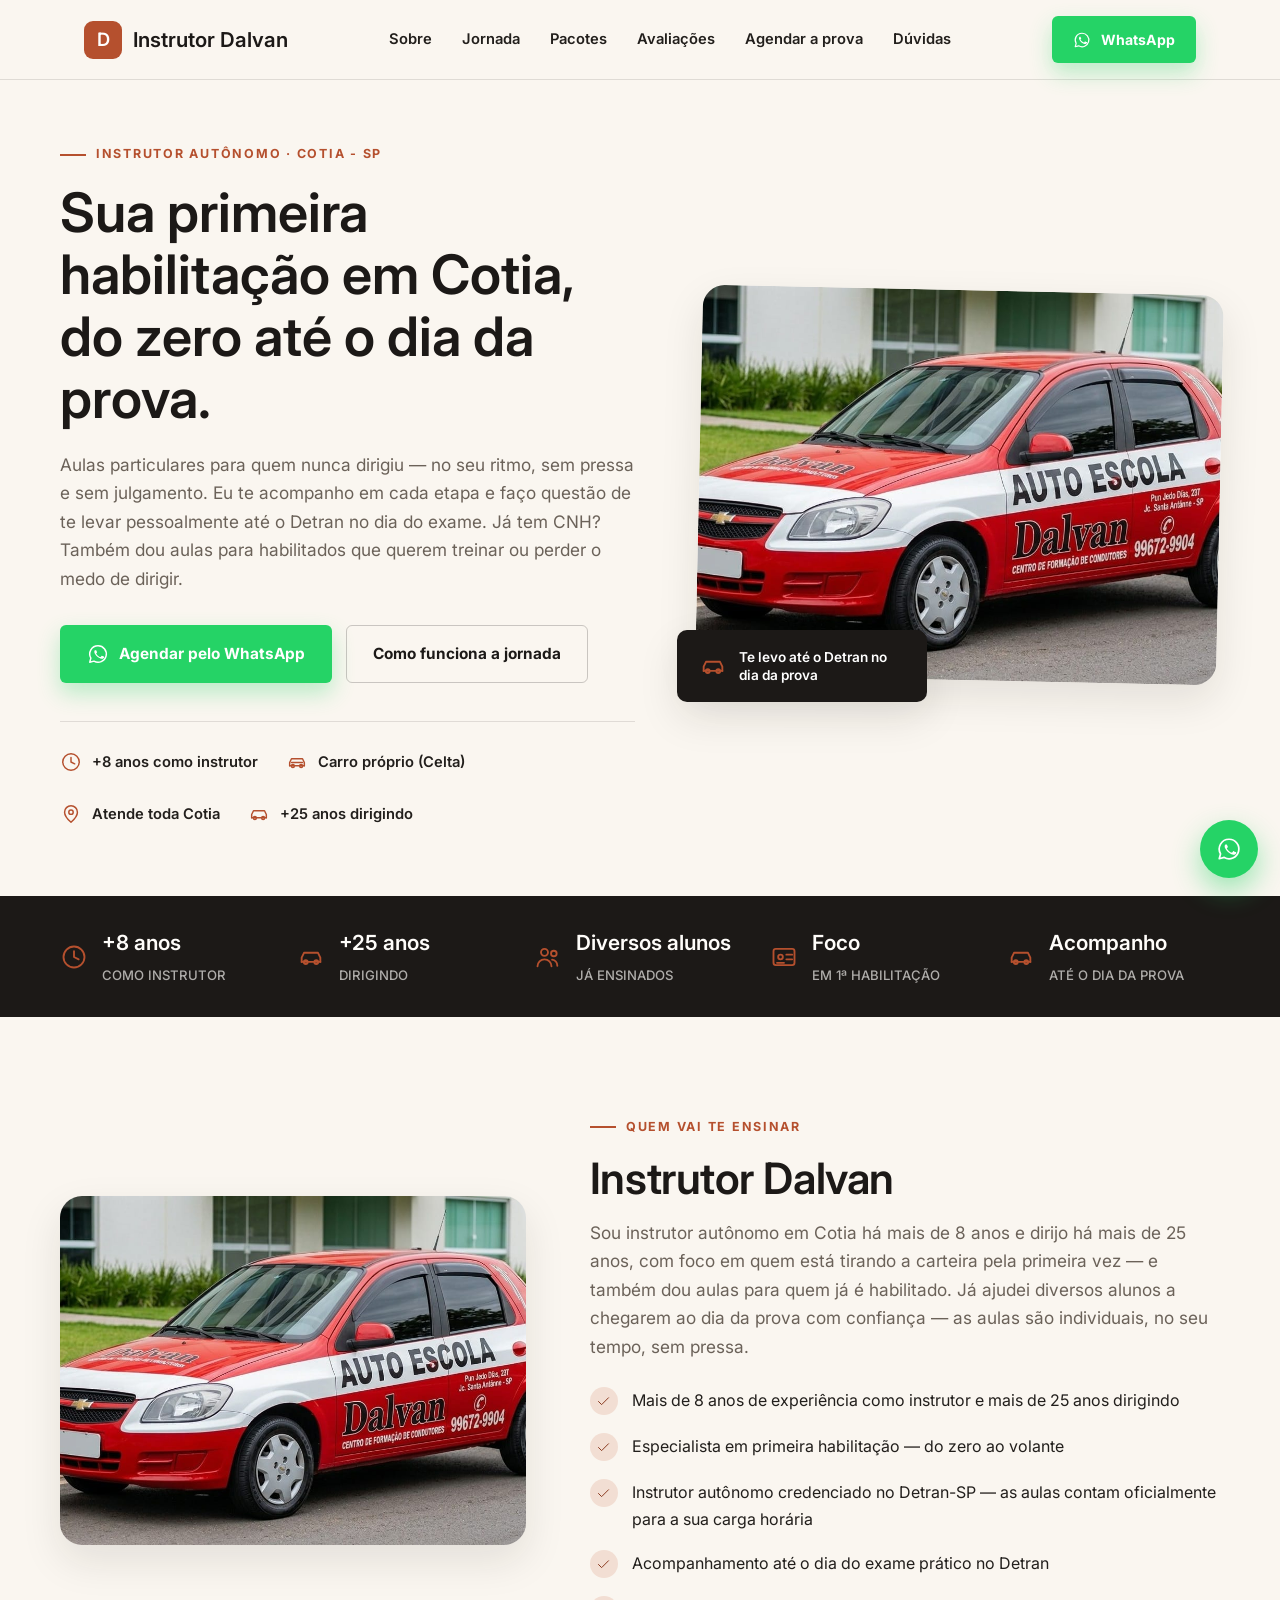
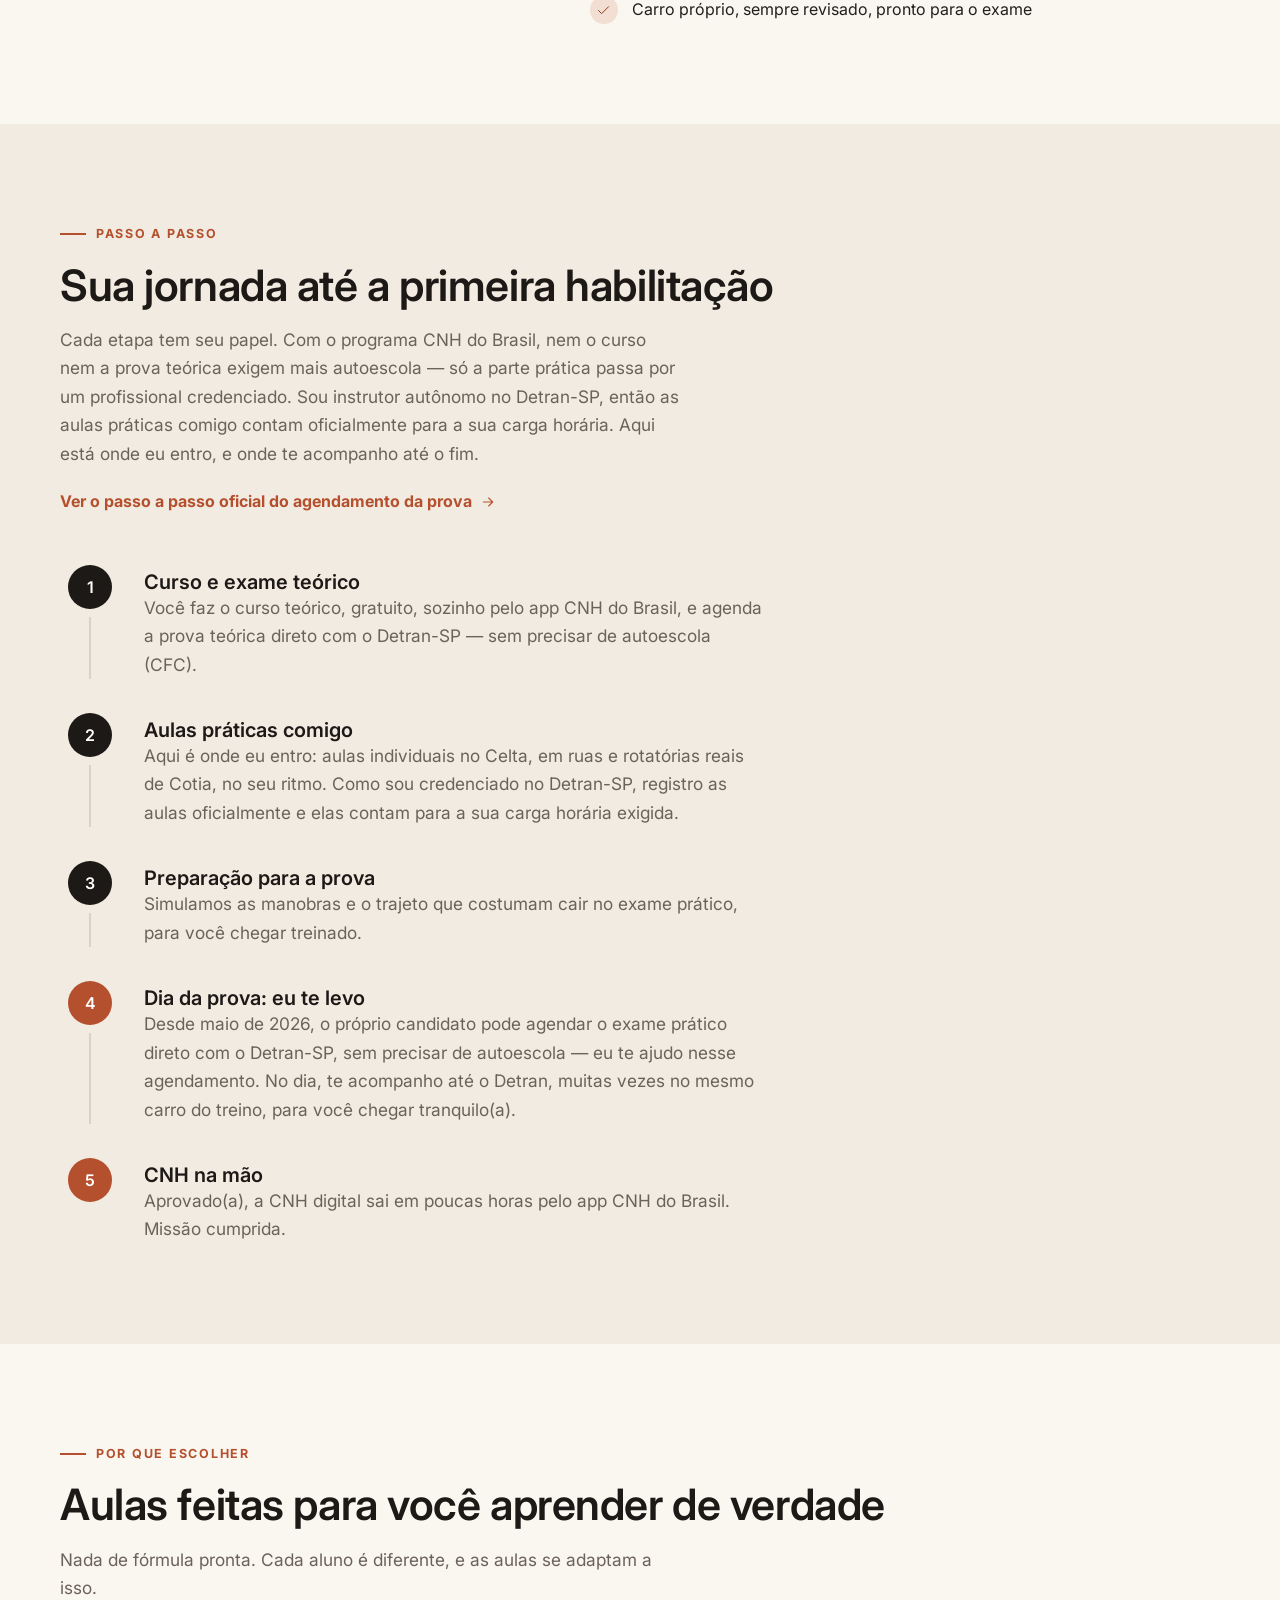
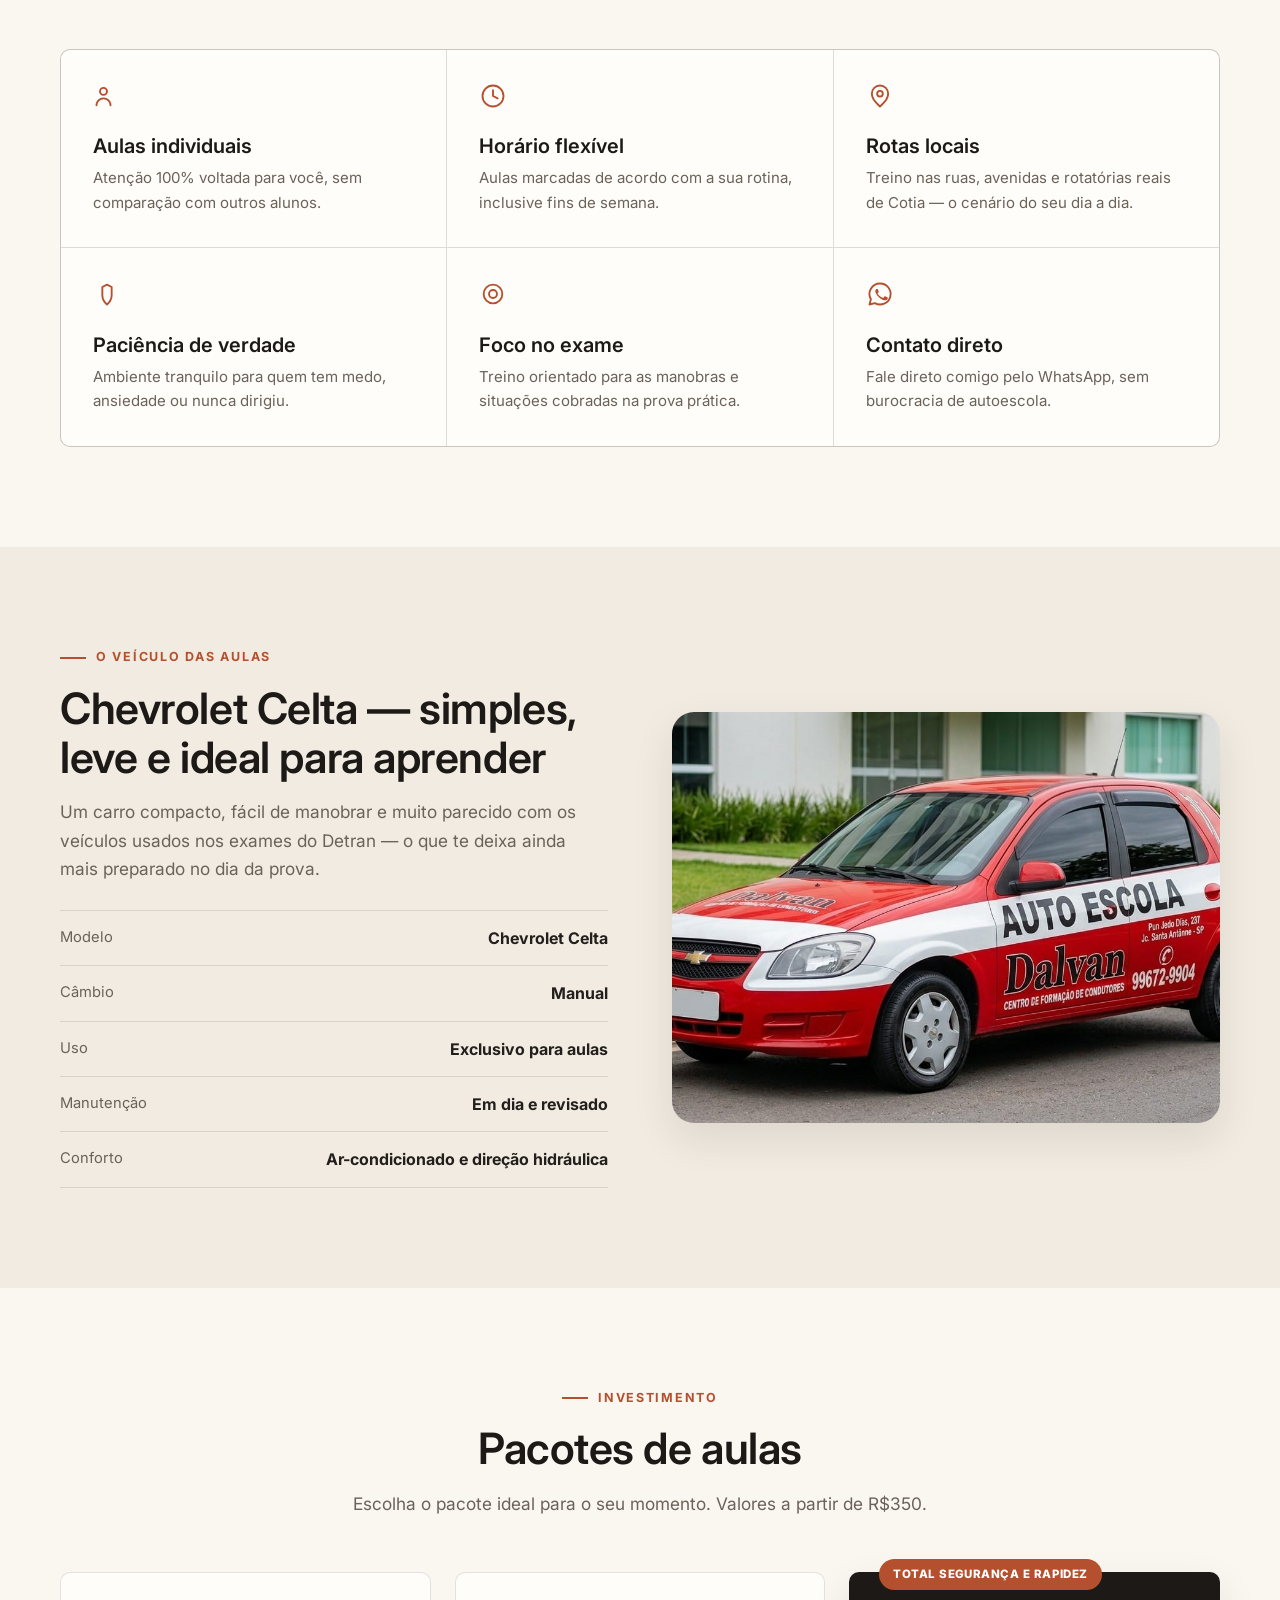
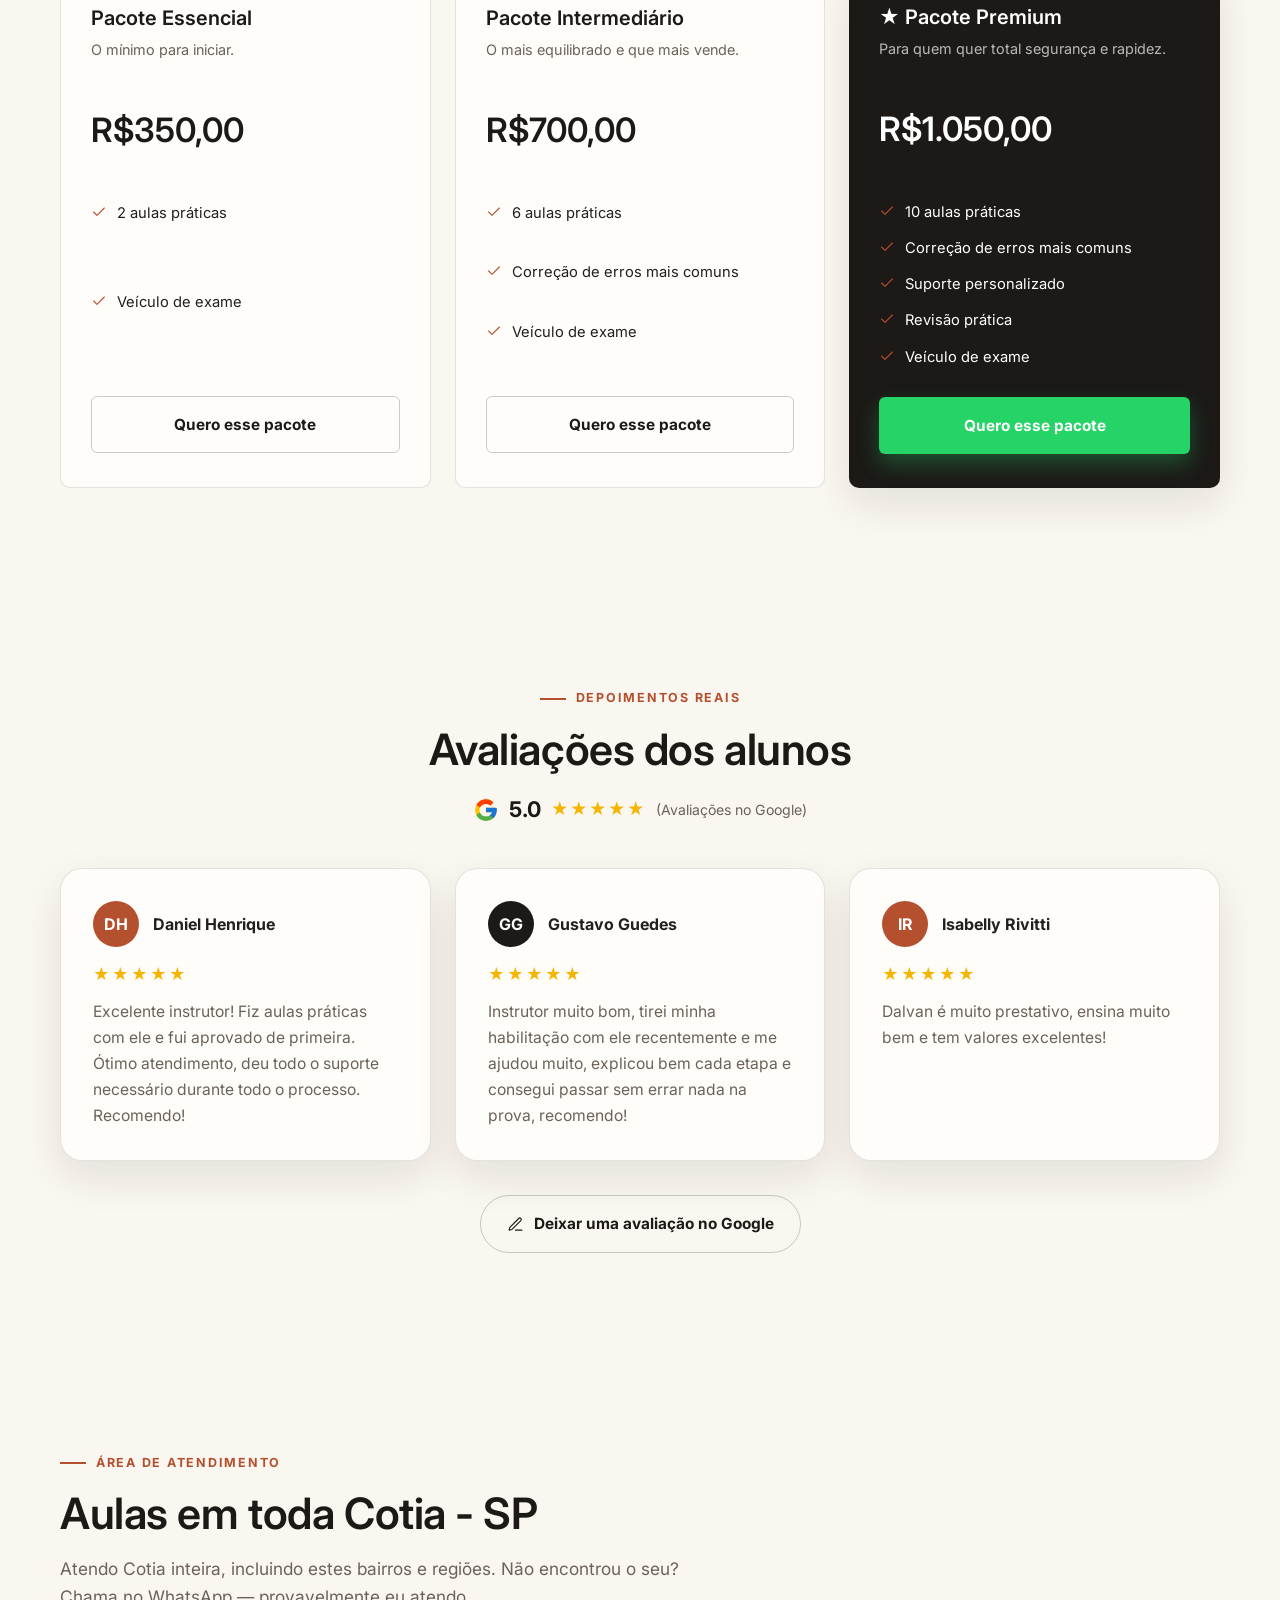
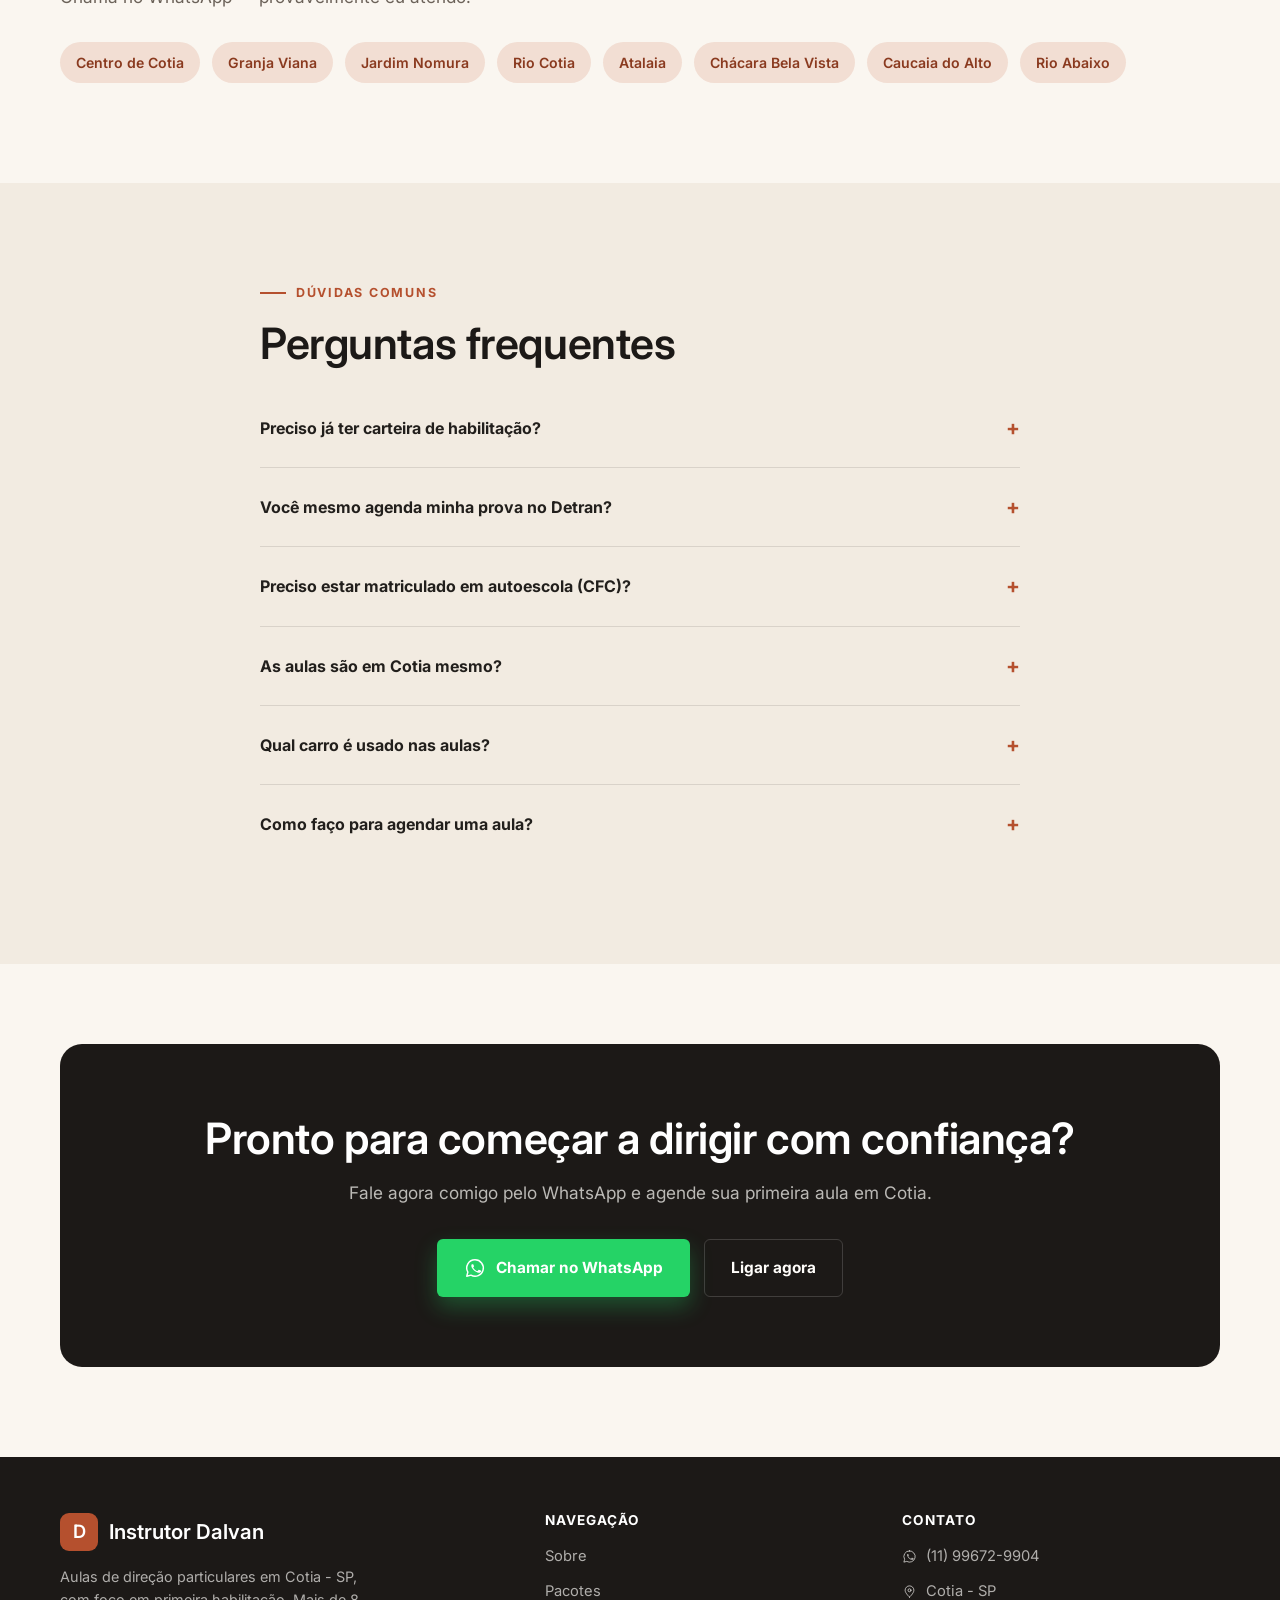
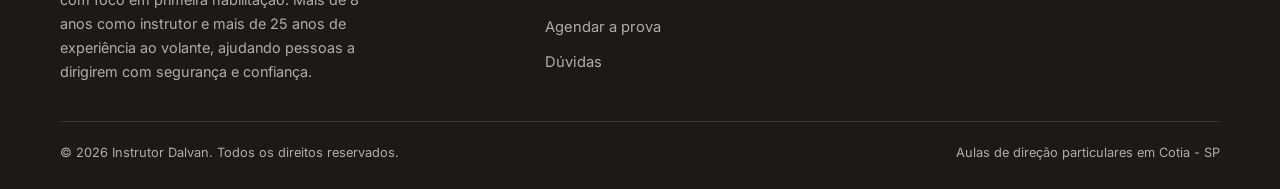
==== commit d66fff38: "feat: avaliações" ====
--- a/index.html
+++ b/index.html
@@ -540,13 +540,13 @@
      Para adicionar uma avaliação real nova, copie um bloco
      <div class="review-card reveal">...</div> dentro de
      #reviewsTrack e ajuste nome, iniciais, nota e texto.
-     As setas do carrossel aparecem sozinhas quando houver mais
-     de uma avaliação. NÃO adicione avaliações fictícias aqui —
+     As avaliações ficam lado a lado (3 por linha no desktop, 1 por
+     linha no celular). NÃO adicione avaliações fictícias aqui —
      isso é propaganda enganosa (Art. 37 do CDC) e viola as
      políticas de avaliações do Google.
      ========================================================= -->
 <section id="avaliacoes">
-  <div class="container-narrow">
+  <div class="container">
     <span class="kicker center">Depoimentos reais</span>
     <h2 class="center">Avaliações dos alunos</h2>
 
@@ -557,12 +557,7 @@
       <span style="color:var(--tinta-suave); font-size:.88rem;">(Avaliações no Google)</span>
     </div>
 
-    <div style="position:relative; max-width:600px; margin:0 auto;">
-      <button id="reviewPrev" class="review-arrow prev" aria-label="Avaliação anterior" style="display:none;">
-        <svg class="icon" style="width:18px;height:18px;" viewBox="0 0 24 24"><path d="M15 6l-6 6 6 6"/></svg>
-      </button>
-
-      <div class="reviews-track" id="reviewsTrack">
+    <div class="grid-3" id="reviewsTrack">
         <div class="review-card reveal" style="background:var(--papel); border:1px solid var(--linha); border-radius:var(--radius-lg); box-shadow:var(--sombra); padding:32px;">
           <div style="display:flex; align-items:center; gap:14px; margin-bottom:14px;">
             <div style="width:46px;height:46px;border-radius:50%; background:var(--terracota); color:#fff; display:flex; align-items:center; justify-content:center; font-weight:700; flex:none;">DH</div>
@@ -587,11 +582,6 @@
           <div style="color:#f5b400; font-size:1rem; letter-spacing:2px; margin-bottom:12px;" aria-hidden="true">★★★★★</div>
           <p style="color:var(--tinta-suave); font-size:.98rem;">Dalvan é muito prestativo, ensina muito bem e tem valores excelentes!</p>
         </div>
-      </div>
-
-      <button id="reviewNext" class="review-arrow next" aria-label="Próxima avaliação" style="display:none;">
-        <svg class="icon" style="width:18px;height:18px;" viewBox="0 0 24 24"><path d="M9 6l6 6-6 6"/></svg>
-      </button>
     </div>
 
     <div style="text-align:center; margin-top:34px;">
--- a/style.css
+++ b/style.css
@@ -242,21 +242,4 @@
 /* ---------- Links dentro de parágrafos (ex: dentro do FAQ) ---------- */
 .faq-a a{text-decoration: underline;}
 
-/* ---------- CARROSSEL DE AVALIAÇÕES (Google) ---------- */
-.reviews-track{ display:flex; overflow:hidden; border-radius: var(--radius-lg); }
-.review-card{ flex: 0 0 100%; }
-.review-arrow{
-  position:absolute; top:50%; transform:translateY(-50%);
-  width:44px; height:44px; border-radius:50%;
-  background: var(--papel); border:1px solid var(--linha);
-  display:flex; align-items:center; justify-content:center;
-  cursor:pointer; box-shadow: var(--sombra); z-index:2; color:var(--carvao);
-}
-.review-arrow:hover{ border-color: var(--terracota); color: var(--terracota); }
-.review-arrow.prev{ left:-22px; }
-.review-arrow.next{ right:-22px; }
-@media (max-width: 680px){
-  .review-arrow.prev{ left:-8px; }
-  .review-arrow.next{ right:-8px; }
-}
-
+
